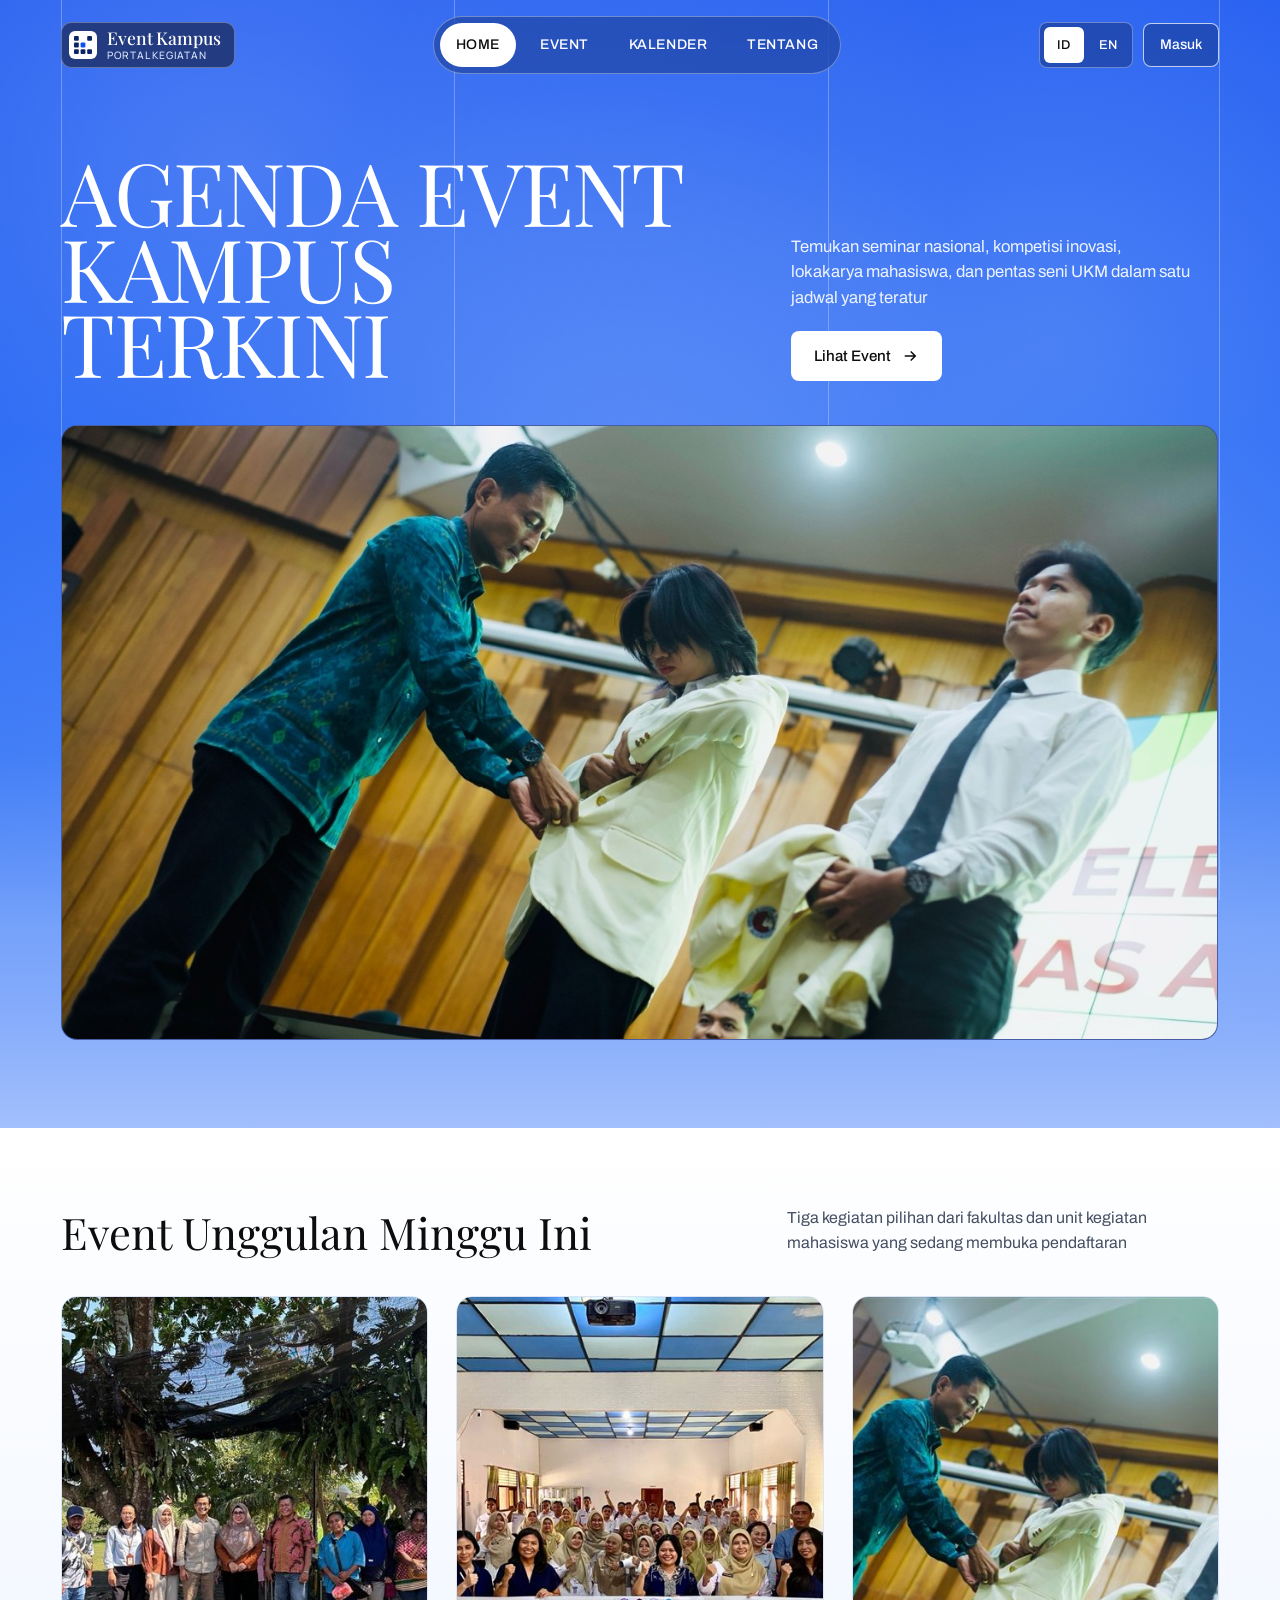
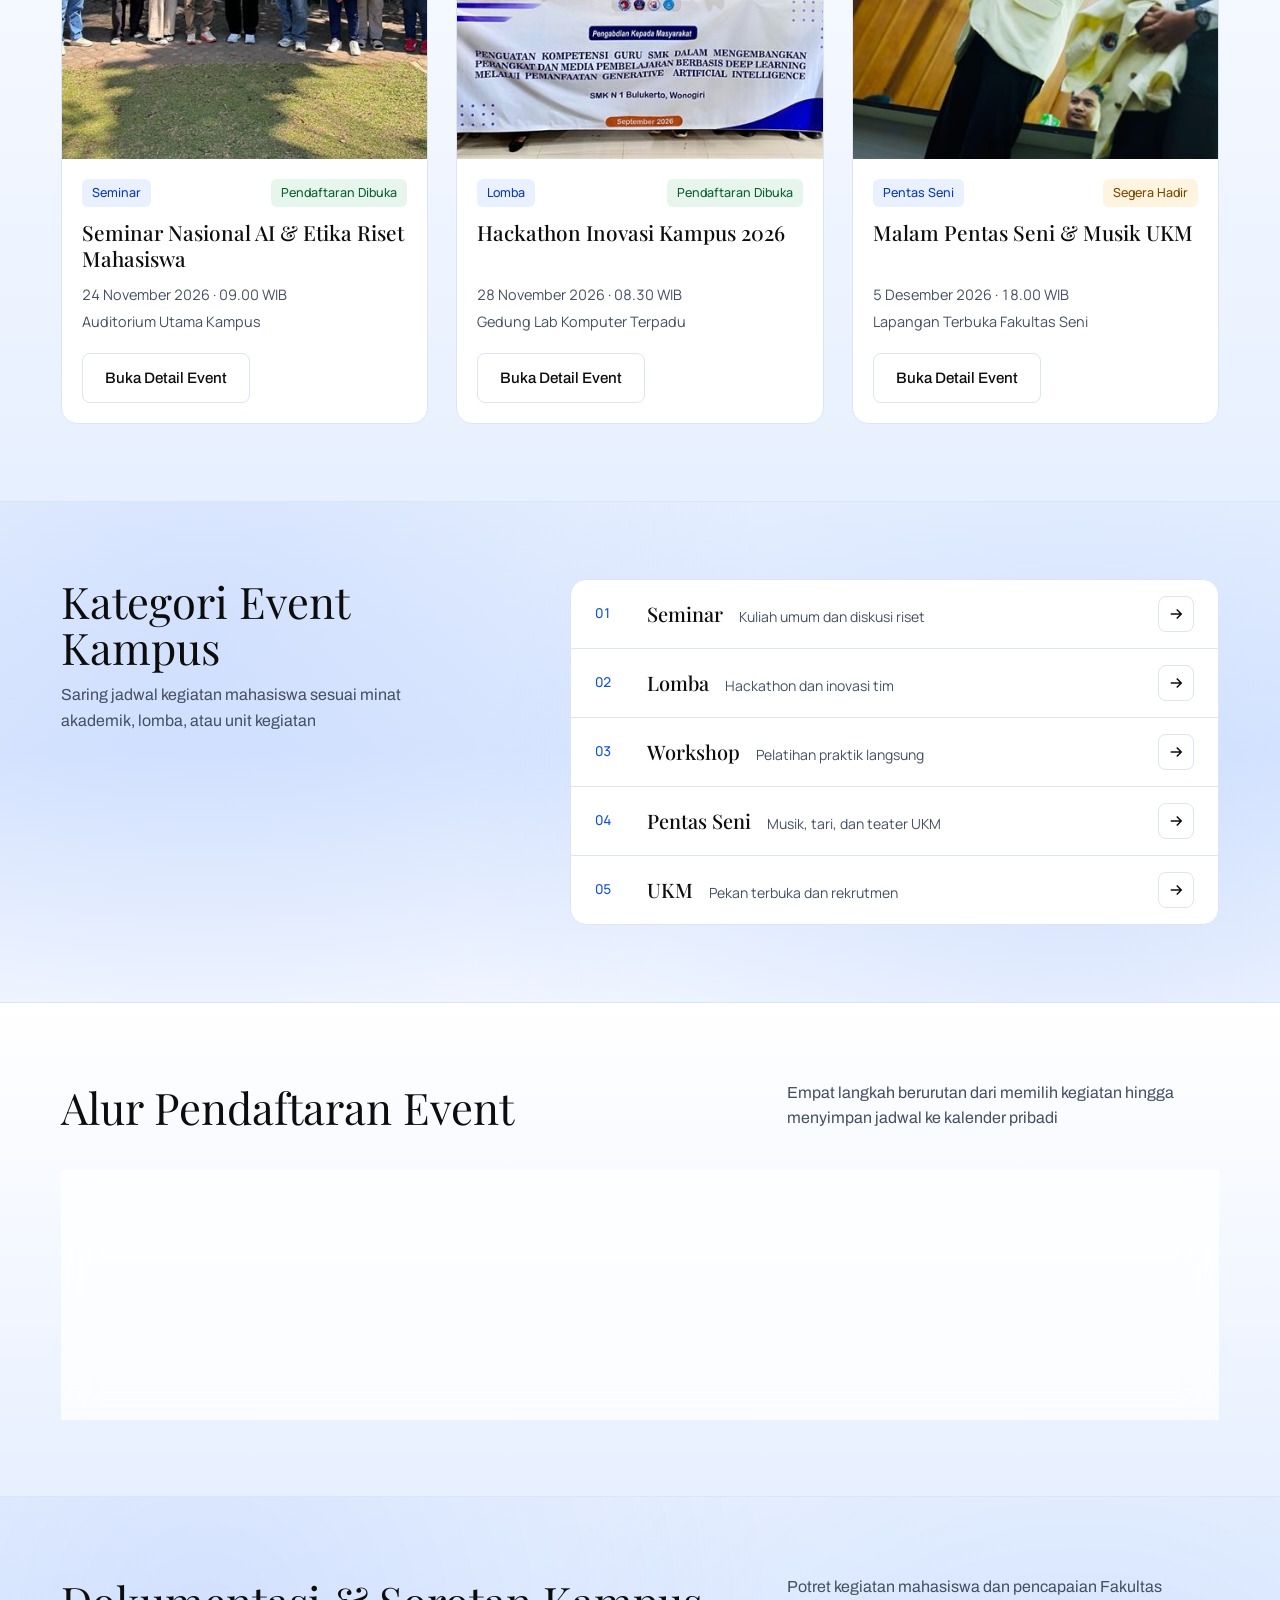
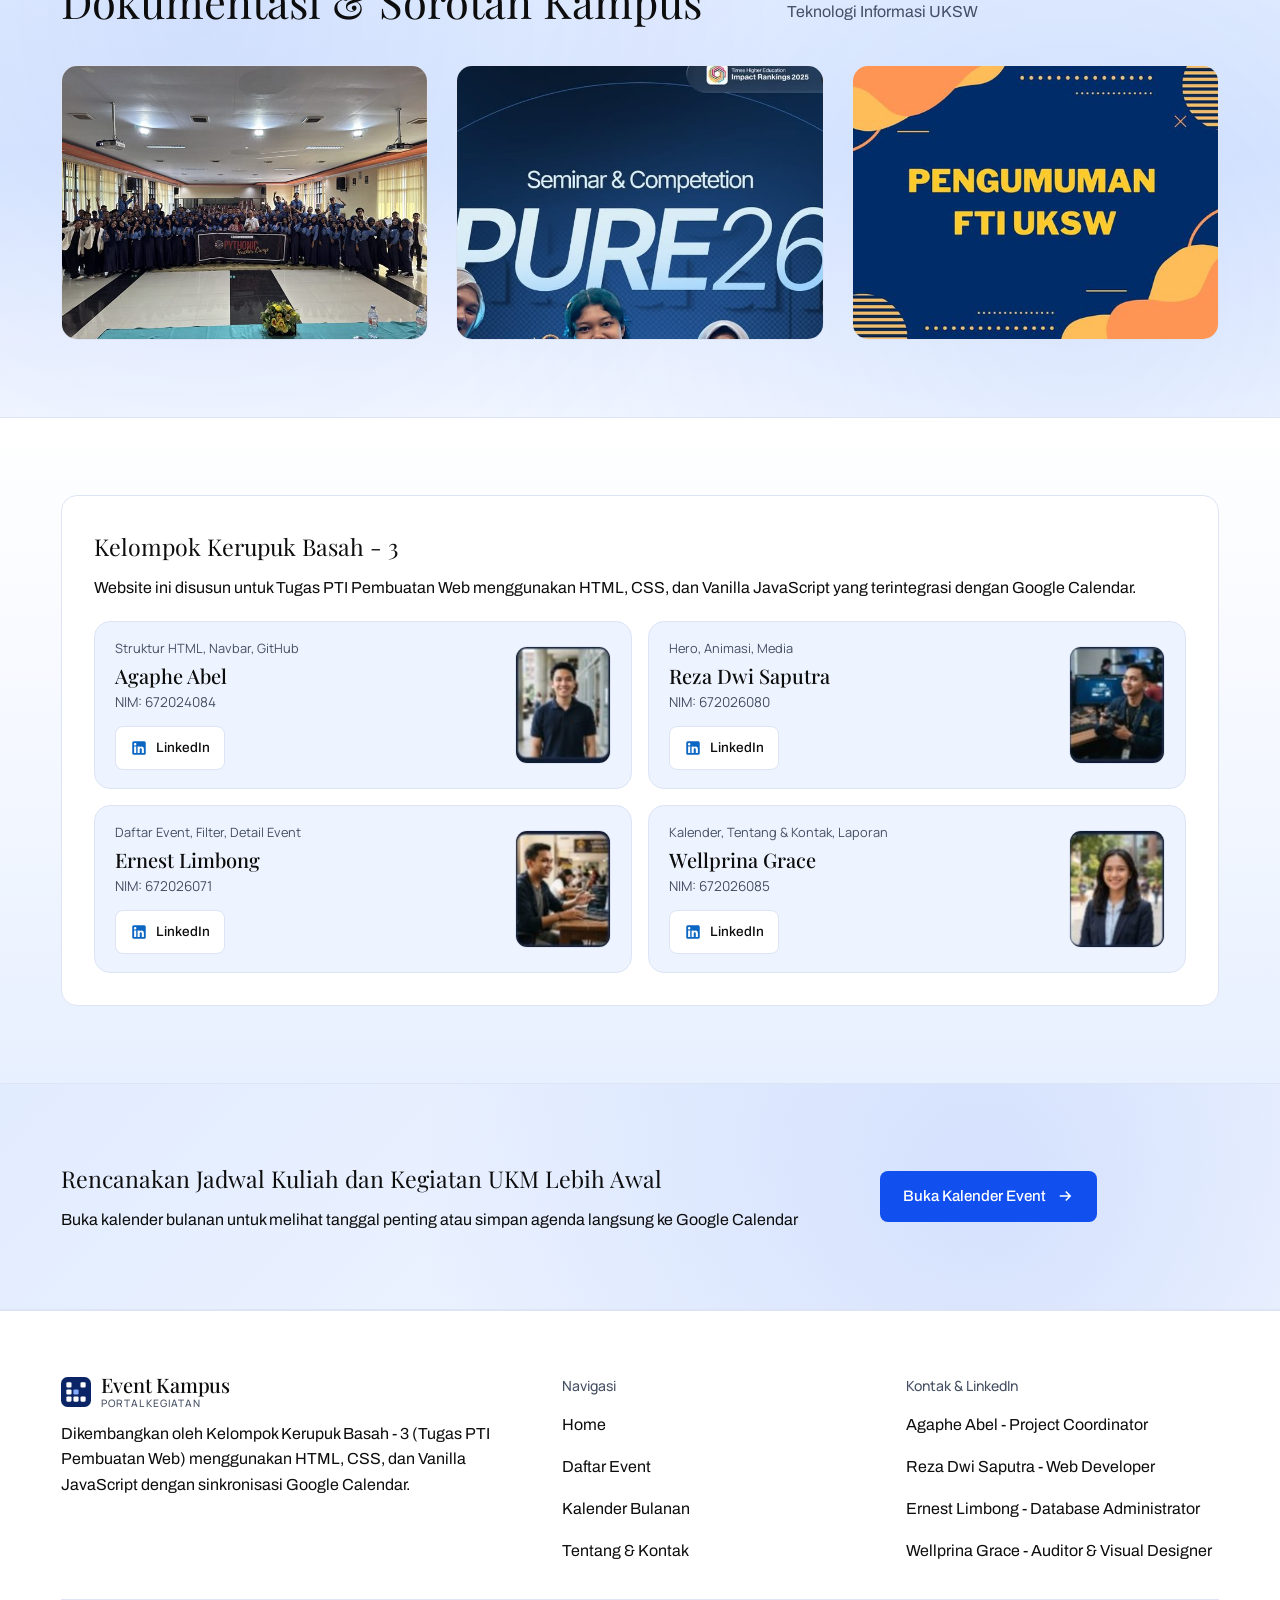
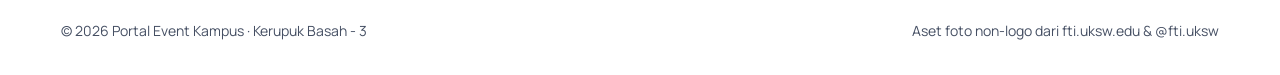
==== index.html @ 8a94d3e4 "feat(home): add team about section with member profile photos" ====
<!DOCTYPE html>
<html lang="id">
<head>
  <meta charset="UTF-8">
  <meta name="viewport" content="width=device-width, initial-scale=1.0">
  <title>Portal Event Kampus | Jadwal Seminar, Lomba, dan Kegiatan UKM</title>
  <meta name="description" content="Temukan seminar, lomba, workshop, pentas seni, dan agenda UKM kampus yang terhubung dengan Google Calendar.">
  <meta property="og:title" content="Portal Event Kampus">
  <meta property="og:description" content="Jadwal seminar, lomba, workshop, pentas seni, dan agenda UKM kampus.">
  <meta property="og:type" content="website">
  <link rel="icon" type="image/svg+xml" href="assets/img/favicon.svg">
  <link rel="preconnect" href="https://fonts.googleapis.com">
  <link rel="preconnect" href="https://fonts.gstatic.com" crossorigin>
  <link href="https://fonts.googleapis.com/css2?family=Archivo:wght@400;500&family=Manrope:wght@400;500&family=Playfair+Display:wght@400;500&display=swap" rel="stylesheet">
  <link rel="stylesheet" href="css/base.css">
  <link rel="stylesheet" href="css/layout.css">
  <link rel="stylesheet" href="css/components.css">
  <link rel="stylesheet" href="css/animation.css">
</head>
<body class="page-sky">
  <a class="skip-link" href="#main-content">
    <span class="lang-id">Lewati ke konten utama</span>
    <span class="lang-en">Skip to main content</span>
  </a>

  <!-- Input radio tersembunyi untuk pengalih bahasa ID / EN -->
  <input class="sr-only" type="radio" name="site-lang" id="lang-ba" checked>
  <input class="sr-only" type="radio" name="site-lang" id="lang-en">

  <!-- Empat garis grid vertikal latar belakang -->
  <div class="grid-lines" aria-hidden="true">
    <span class="grid-line grid-line--1"></span>
    <span class="grid-line grid-line--2"></span>
    <span class="grid-line grid-line--3"></span>
    <span class="grid-line grid-line--4"></span>
  </div>

  <header class="site-header">
    <div class="wrap">
      <div class="nav-shell">
        <a class="brand-mark nav-item-anim nav-delay-1" href="index.html">
          <svg class="brand-mark__icon" viewBox="0 0 28 28" fill="none" aria-hidden="true">
            <rect class="brand-tile" width="28" height="28" rx="6"/>
            <rect class="brand-sq" x="5" y="5" width="4.8" height="4.8" rx="1"/>
            <rect class="brand-sq" x="18.2" y="5" width="4.8" height="4.8" rx="1"/>
            <rect class="brand-sq" x="5" y="11.6" width="4.8" height="4.8" rx="1"/>
            <rect class="brand-sq-accent" x="11.6" y="11.6" width="4.8" height="4.8" rx="1"/>
            <rect class="brand-sq" x="5" y="18.2" width="4.8" height="4.8" rx="1"/>
            <rect class="brand-sq" x="11.6" y="18.2" width="4.8" height="4.8" rx="1"/>
            <rect class="brand-sq" x="18.2" y="18.2" width="4.8" height="4.8" rx="1"/>
          </svg>
          <span class="brand-mark__text">
            <span class="brand-mark__title">Event Kampus</span>
            <span class="brand-mark__sub">Portal Kegiatan</span>
          </span>
        </a>

        <nav class="nav-desktop" aria-label="Navigasi utama">
          <a class="nav-link nav-link--active nav-item-anim nav-delay-2" href="index.html" aria-current="page">HOME</a>
          <a class="nav-link nav-item-anim nav-delay-3" href="events.html">EVENT</a>
          <a class="nav-link nav-item-anim nav-delay-4" href="calendar.html">
            <span class="lang-id">KALENDER</span>
            <span class="lang-en">CALENDAR</span>
          </a>
          <a class="nav-link nav-item-anim nav-delay-5" href="about.html">
            <span class="lang-id">TENTANG</span>
            <span class="lang-en">ABOUT</span>
          </a>
        </nav>

        <div class="nav-actions nav-item-anim nav-delay-6">
          <div class="lang-switch" role="group" aria-label="Pilih bahasa">
            <label for="lang-ba">ID</label>
            <label for="lang-en">EN</label>
          </div>
          <a class="btn-portal" href="events.html">
            <span class="lang-id">Masuk</span>
            <span class="lang-en">Enter</span>
          </a>
          <label class="hamburger-btn" for="nav-drawer-toggle" aria-label="Buka menu navigasi">
            <svg width="20" height="20" viewBox="0 0 24 24" fill="none" stroke="currentColor" stroke-width="2" aria-hidden="true">
              <path d="M4 7h16M4 12h16M4 17h16"/>
            </svg>
          </label>
        </div>
      </div>

      <input class="nav-toggle-input" type="checkbox" id="nav-drawer-toggle" aria-label="Toggle menu">
      <nav class="mobile-drawer" aria-label="Navigasi seluler">
        <a class="nav-link--active" href="index.html" aria-current="page">HOME</a>
        <a href="events.html">EVENT</a>
        <a href="calendar.html">
          <span class="lang-id">KALENDER</span>
          <span class="lang-en">CALENDAR</span>
        </a>
        <a href="about.html">
          <span class="lang-id">TENTANG</span>
          <span class="lang-en">ABOUT</span>
        </a>
      </nav>
    </div>
  </header>

  <main id="main-content">
    <!-- Hero Beranda di area biru atas -->
    <section class="hero-section">
      <div class="wrap">
        <div class="hero-top">
          <h1 class="hero-title">
            <span class="word-anim word-d1">AGENDA</span>
            <span class="word-anim word-d2">EVENT</span>
            <span class="word-anim word-d3">KAMPUS</span>
            <span class="word-anim word-d4">TERKINI</span>
          </h1>
          <div class="hero-side">
            <p class="hero-tagline">
              <span class="lang-id">Temukan seminar nasional, kompetisi inovasi, lokakarya mahasiswa, dan pentas seni UKM dalam satu jadwal yang teratur</span>
              <span class="lang-en">Browse campus seminars, student competitions, hands-on workshops, and arts nights in one structured schedule</span>
            </p>
            <!-- R-08: Ikon panah menandakan navigasi langsung ke halaman daftar event -->
            <a class="btn btn-primary" href="events.html">
              <span class="lang-id">Lihat Event</span>
              <span class="lang-en">Browse Events</span>
              <svg viewBox="0 0 24 24" fill="none" stroke="currentColor" stroke-width="2" aria-hidden="true">
                <path d="M5 12h14M13 6l6 6-6 6"/>
              </svg>
            </a>
          </div>
        </div>

        <figure class="hero-visual hero-visual-anim">
          <img
            src="assets/img/fti-almamater.jpg"
            srcset="assets/img/fti-almamater.jpg 640w, assets/img/fti-almamater.jpg 1280w"
            sizes="(max-width: 639px) 100vw, 1142px"
            width="1280"
            height="960"
            alt="Gedung dan lingkungan Fakultas Teknologi Informasi UKSW"
            fetchpriority="high"
            decoding="async"
            data-source="client"
            data-subject="kampus-fti"
          >
        </figure>
      </div>
    </section>

    <!-- Event Unggulan & Terbaru (area putih dengan kartu solid agar kontras terjamin) -->
    <section class="content-section content-surface">
      <div class="wrap">
        <div class="section-head">
          <div>
            <h2>
              <span class="lang-id">Event Unggulan Minggu Ini</span>
              <span class="lang-en">Featured Events This Week</span>
            </h2>
          </div>
          <p>
            <span class="lang-id">Tiga kegiatan pilihan dari fakultas dan unit kegiatan mahasiswa yang sedang membuka pendaftaran</span>
            <span class="lang-en">Three selected campus activities currently open for student registration</span>
          </p>
        </div>

        <div id="home-source-notice"></div>
        <div id="home-events-state"></div>

        <div class="event-grid featured-snap" id="featured-events-grid">
          <article class="event-card card-anim card-d1">
            <div class="event-card__media">
              <img
                src="assets/img/fti-event-720.jpg"
                width="720"
                height="540"
                alt="Suasana seminar akademik dan diskusi mahasiswa di ruang kegiatan FTI UKSW"
                loading="lazy"
                decoding="async"
                data-source="client"
                data-subject="seminar"
              >
            </div>
            <div class="event-card__body">
              <div class="event-card__meta">
                <span class="badge badge--cat">Seminar</span>
                <span class="badge badge--open">
                  <span class="lang-id">Pendaftaran Dibuka</span>
                  <span class="lang-en">Open</span>
                </span>
              </div>
              <h3 class="event-card__title">Seminar Nasional AI &amp; Etika Riset Mahasiswa</h3>
              <div class="event-card__info">
                <span>24 November 2026 &middot; 09.00 WIB</span>
                <span>Auditorium Utama Kampus</span>
              </div>
              <div class="event-card__cta">
                <a class="btn btn-outline" href="event-seminar-ai.html">
                  <span class="lang-id">Buka Detail Event</span>
                  <span class="lang-en">View Details</span>
                </a>
              </div>
            </div>
          </article>

          <article class="event-card card-anim card-d2">
            <div class="event-card__media">
              <img
                src="assets/img/fti-workshop-ai-720.jpg"
                width="720"
                height="540"
                alt="Kegiatan kolaborasi dan workshop teknologi informasi FTI UKSW"
                loading="lazy"
                decoding="async"
                data-source="client"
                data-subject="hackathon"
              >
            </div>
            <div class="event-card__body">
              <div class="event-card__meta">
                <span class="badge badge--cat">Lomba</span>
                <span class="badge badge--open">
                  <span class="lang-id">Pendaftaran Dibuka</span>
                  <span class="lang-en">Open</span>
                </span>
              </div>
              <h3 class="event-card__title">Hackathon Inovasi Kampus 2026</h3>
              <div class="event-card__info">
                <span>28 November 2026 &middot; 08.30 WIB</span>
                <span>Gedung Lab Komputer Terpadu</span>
              </div>
              <div class="event-card__cta">
                <a class="btn btn-outline" href="event-hackathon-kampus.html">
                  <span class="lang-id">Buka Detail Event</span>
                  <span class="lang-en">View Details</span>
                </a>
              </div>
            </div>
          </article>

          <article class="event-card card-anim card-d3">
            <div class="event-card__media">
              <img
                src="assets/img/fti-almamater-720.jpg"
                width="720"
                height="480"
                alt="Kegiatan kemahasiswaan dan pelepasan jas almamater FTI UKSW"
                loading="lazy"
                decoding="async"
                data-source="client"
                data-subject="pentas-seni"
              >
            </div>
            <div class="event-card__body">
              <div class="event-card__meta">
                <span class="badge badge--cat">Pentas Seni</span>
                <span class="badge badge--soon">
                  <span class="lang-id">Segera Hadir</span>
                  <span class="lang-en">Coming Soon</span>
                </span>
              </div>
              <h3 class="event-card__title">Malam Pentas Seni &amp; Musik UKM</h3>
              <div class="event-card__info">
                <span>5 Desember 2026 &middot; 18.00 WIB</span>
                <span>Lapangan Terbuka Fakultas Seni</span>
              </div>
              <div class="event-card__cta">
                <a class="btn btn-outline" href="event-pentas-seni.html">
                  <span class="lang-id">Buka Detail Event</span>
                  <span class="lang-en">View Details</span>
                </a>
              </div>
            </div>
          </article>
        </div>
      </div>
    </section>

    <!-- Kategori event disusun split kiri-kanan dengan baris panah agar tidak mengulang grid kartu -->
    <section class="content-section content-muted">
      <div class="wrap category-split">
        <div class="category-intro">
          <h2>
            <span class="lang-id">Kategori Event Kampus</span>
            <span class="lang-en">Campus Event Categories</span>
          </h2>
          <p>
            <span class="lang-id">Saring jadwal kegiatan mahasiswa sesuai minat akademik, lomba, atau unit kegiatan</span>
            <span class="lang-en">Filter student activities by academic seminars, competitions, or campus clubs</span>
          </p>
        </div>

        <div class="category-list">
          <a class="category-row" href="events.html?cat=seminar">
            <span class="category-row__idx">01</span>
            <div class="category-row__main">
              <h3 class="category-row__title">Seminar</h3>
              <p class="category-row__desc">
                <span class="lang-id">Kuliah umum dan diskusi riset</span>
                <span class="lang-en">Public lectures and research talks</span>
              </p>
            </div>
            <span class="category-row__arrow" aria-hidden="true">
              <svg viewBox="0 0 24 24" fill="none" stroke="currentColor" stroke-width="2">
                <path d="M5 12h14M13 6l6 6-6 6"/>
              </svg>
            </span>
          </a>

          <a class="category-row" href="events.html?cat=lomba">
            <span class="category-row__idx">02</span>
            <div class="category-row__main">
              <h3 class="category-row__title">
                <span class="lang-id">Lomba</span>
                <span class="lang-en">Competitions</span>
              </h3>
              <p class="category-row__desc">
                <span class="lang-id">Hackathon dan inovasi tim</span>
                <span class="lang-en">Hackathons and team challenges</span>
              </p>
            </div>
            <span class="category-row__arrow" aria-hidden="true">
              <svg viewBox="0 0 24 24" fill="none" stroke="currentColor" stroke-width="2">
                <path d="M5 12h14M13 6l6 6-6 6"/>
              </svg>
            </span>
          </a>

          <a class="category-row" href="events.html?cat=workshop">
            <span class="category-row__idx">03</span>
            <div class="category-row__main">
              <h3 class="category-row__title">Workshop</h3>
              <p class="category-row__desc">
                <span class="lang-id">Pelatihan praktik langsung</span>
                <span class="lang-en">Hands-on technical sessions</span>
              </p>
            </div>
            <span class="category-row__arrow" aria-hidden="true">
              <svg viewBox="0 0 24 24" fill="none" stroke="currentColor" stroke-width="2">
                <path d="M5 12h14M13 6l6 6-6 6"/>
              </svg>
            </span>
          </a>

          <a class="category-row" href="events.html?cat=seni">
            <span class="category-row__idx">04</span>
            <div class="category-row__main">
              <h3 class="category-row__title">
                <span class="lang-id">Pentas Seni</span>
                <span class="lang-en">Arts Night</span>
              </h3>
              <p class="category-row__desc">
                <span class="lang-id">Musik, tari, dan teater UKM</span>
                <span class="lang-en">Student music, dance, and stage</span>
              </p>
            </div>
            <span class="category-row__arrow" aria-hidden="true">
              <svg viewBox="0 0 24 24" fill="none" stroke="currentColor" stroke-width="2">
                <path d="M5 12h14M13 6l6 6-6 6"/>
              </svg>
            </span>
          </a>

          <a class="category-row" href="events.html?cat=ukm">
            <span class="category-row__idx">05</span>
            <div class="category-row__main">
              <h3 class="category-row__title">UKM</h3>
              <p class="category-row__desc">
                <span class="lang-id">Pekan terbuka dan rekrutmen</span>
                <span class="lang-en">Open week and club recruitment</span>
              </p>
            </div>
            <span class="category-row__arrow" aria-hidden="true">
              <svg viewBox="0 0 24 24" fill="none" stroke="currentColor" stroke-width="2">
                <path d="M5 12h14M13 6l6 6-6 6"/>
              </svg>
            </span>
          </a>
        </div>
      </div>
    </section>

    <!-- Alur pendaftaran 4 langkah dalam panel glassmorphism dengan konektor panah -->
    <section class="content-section content-surface">
      <div class="wrap">
        <div class="section-head">
          <div>
            <h2>
              <span class="lang-id">Alur Pendaftaran Event</span>
              <span class="lang-en">How Registration Works</span>
            </h2>
          </div>
          <p>
            <span class="lang-id">Empat langkah berurutan dari memilih kegiatan hingga menyimpan jadwal ke kalender pribadi</span>
            <span class="lang-en">Four sequential steps from picking an event to saving its schedule on your calendar</span>
          </p>
        </div>

        <div class="flow-glass-panel">
          <div class="flow-timeline">
            <div class="flow-step">
              <div class="flow-step__head">
                <span class="flow-step__num">01</span>
              </div>
              <h3 class="flow-step__title">
                <span class="lang-id">Pilih Event</span>
                <span class="lang-en">Pick an Event</span>
              </h3>
              <p class="flow-step__desc">
                <span class="lang-id">Cari acara di halaman Event dan saring berdasarkan kategori</span>
                <span class="lang-en">Browse the Events directory and filter by category</span>
              </p>
            </div>

            <div class="flow-connector" aria-hidden="true">
              <svg viewBox="0 0 36 20" fill="none" stroke="currentColor" stroke-width="1.8">
                <path d="M2 10h28M23 4l7 6-7 6"/>
              </svg>
            </div>

            <div class="flow-step">
              <div class="flow-step__head">
                <span class="flow-step__num">02</span>
              </div>
              <h3 class="flow-step__title">
                <span class="lang-id">Isi Formulir</span>
                <span class="lang-en">Fill the Form</span>
              </h3>
              <p class="flow-step__desc">
                <span class="lang-id">Lengkapi nama, NIM, email kampus, dan nomor WhatsApp di halaman detail</span>
                <span class="lang-en">Complete your name, student ID, campus email, and WhatsApp</span>
              </p>
            </div>

            <div class="flow-connector" aria-hidden="true">
              <svg viewBox="0 0 36 20" fill="none" stroke="currentColor" stroke-width="1.8">
                <path d="M2 10h28M23 4l7 6-7 6"/>
              </svg>
            </div>

            <div class="flow-step">
              <div class="flow-step__head">
                <span class="flow-step__num">03</span>
              </div>
              <h3 class="flow-step__title">
                <span class="lang-id">Simpan Kalender</span>
                <span class="lang-en">Save Calendar</span>
              </h3>
              <p class="flow-step__desc">
                <span class="lang-id">Unduh file .ics atau tambahkan langsung ke Google Calendar</span>
                <span class="lang-en">Download the .ics file or add straight to Google Calendar</span>
              </p>
            </div>

            <div class="flow-connector" aria-hidden="true">
              <svg viewBox="0 0 36 20" fill="none" stroke="currentColor" stroke-width="1.8">
                <path d="M2 10h28M23 4l7 6-7 6"/>
              </svg>
            </div>

            <div class="flow-step">
              <div class="flow-step__head">
                <span class="flow-step__num">04</span>
              </div>
              <h3 class="flow-step__title">
                <span class="lang-id">Bagikan &amp; Hadir</span>
                <span class="lang-en">Share &amp; Attend</span>
              </h3>
              <p class="flow-step__desc">
                <span class="lang-id">Ajak rekan sekelas via WhatsApp dan datang sesuai jadwal rundown</span>
                <span class="lang-en">Invite classmates via WhatsApp and arrive on schedule</span>
              </p>
            </div>
          </div>
        </div>
      </div>
    </section>

    <!-- Galeri dokumentasi sejajar tanpa caption teks di bawah foto -->
    <section class="content-section content-muted">
      <div class="wrap">
        <div class="section-head">
          <div>
            <h2>
              <span class="lang-id">Dokumentasi &amp; Sorotan Kampus</span>
              <span class="lang-en">Campus Highlights &amp; Gallery</span>
            </h2>
          </div>
          <p>
            <span class="lang-id">Potret kegiatan mahasiswa dan pencapaian Fakultas Teknologi Informasi UKSW</span>
            <span class="lang-en">Snapshots of student activities and achievements at FTI UKSW</span>
          </p>
        </div>

        <div class="gallery-grid">
          <figure class="gallery-frame">
            <img
              src="assets/img/fti-campus-640.jpg"
              width="640"
              height="480"
              alt="Peserta kegiatan bersama dosen FTI UKSW di ruang aula"
              loading="lazy"
              decoding="async"
              data-source="client"
              data-subject="galeri-fti-1"
            >
          </figure>
          <figure class="gallery-frame">
            <img
              src="assets/img/ig-fti-1.jpg"
              width="640"
              height="640"
              alt="Mahasiswa FTI UKSW peraih penghargaan pada seminar dan kompetisi PURE 26"
              loading="lazy"
              decoding="async"
              data-source="client"
              data-subject="galeri-fti-2"
            >
          </figure>
          <figure class="gallery-frame">
            <img
              src="assets/img/fti-attention.jpg"
              width="600"
              height="400"
              alt="Aktivitas mahasiswa dan pembinaan di lingkungan kampus FTI UKSW"
              loading="lazy"
              decoding="async"
              data-source="client"
              data-subject="galeri-fti-3"
            >
          </figure>
        </div>
      </div>
    </section>

    <!-- Tentang Pengembang (Kelompok Kerupuk Basah - 3) -->
    <section class="content-section content-surface" id="tentang">
      <div class="wrap">
        <article class="detail-panel">
          <h2 class="footer-title">
            <span class="lang-id">Kelompok Kerupuk Basah - 3</span>
            <span class="lang-en">Kelompok Kerupuk Basah - 3</span>
          </h2>
          <p>
            <span class="lang-id">Website ini disusun untuk Tugas PTI Pembuatan Web menggunakan HTML, CSS, dan Vanilla JavaScript yang terintegrasi dengan Google Calendar.</span>
            <span class="lang-en">Website ini disusun untuk Tugas PTI Pembuatan Web menggunakan HTML, CSS, dan Vanilla JavaScript yang terintegrasi dengan Google Calendar.</span>
          </p>

          <div class="member-grid">
            <div class="member-card">
              <div class="member-card__body">
                <div class="member-card__info">
                  <p class="member-card__role">
                    <span class="lang-id">Struktur HTML, Navbar, GitHub</span>
                    <span class="lang-en">HTML Structure, Navbar, GitHub</span>
                  </p>
                  <h3 class="member-card__name">Agaphe Abel</h3>
                  <p class="member-card__nim">NIM: 672024084</p>
                </div>
                <a class="linkedin-link" href="https://www.linkedin.com/in/agaphe-abel?utm_source=share_via&amp;utm_content=profile&amp;utm_medium=member_android" target="_blank" rel="noopener" aria-label="Buka profil LinkedIn Agaphe Abel">
                  <svg viewBox="0 0 24 24" fill="currentColor" aria-hidden="true">
                    <path d="M19 3a2 2 0 0 1 2 2v14a2 2 0 0 1-2 2H5a2 2 0 0 1-2-2V5a2 2 0 0 1 2-2h14m-.5 15.5v-5.3a3.26 3.26 0 0 0-3.26-3.26c-.85 0-1.84.52-2.28 1.3v-1.11h-2.79v8.37h2.79v-4.93c0-.77.62-1.4 1.39-1.4a1.4 1.4 0 0 1 1.4 1.4v4.93h2.75M6.88 8.56a1.68 1.68 0 0 0 1.68-1.68c0-.93-.75-1.69-1.68-1.69a1.69 1.69 0 0 0-1.69 1.69c0 .93.76 1.68 1.69 1.68m1.39 9.94v-8.37H5.5v8.37h2.77Z"/>
                  </svg>
                  <span>LinkedIn</span>
                </a>
              </div>
              <div class="member-card__media">
                <img class="member-card__photo" src="assets/img/member-agaphe.jpg" alt="Foto profil Agaphe Abel" width="99" height="122" loading="lazy">
              </div>
            </div>

            <div class="member-card">
              <div class="member-card__body">
                <div class="member-card__info">
                  <p class="member-card__role">
                    <span class="lang-id">Hero, Animasi, Media</span>
                    <span class="lang-en">Hero, Animation, Media</span>
                  </p>
                  <h3 class="member-card__name">Reza Dwi Saputra</h3>
                  <p class="member-card__nim">NIM: 672026080</p>
                </div>
                <a class="linkedin-link" href="https://www.linkedin.com/in/reza-dwi-765418450" target="_blank" rel="noopener" aria-label="Buka profil LinkedIn Reza Dwi Saputra">
                  <svg viewBox="0 0 24 24" fill="currentColor" aria-hidden="true">
                    <path d="M19 3a2 2 0 0 1 2 2v14a2 2 0 0 1-2 2H5a2 2 0 0 1-2-2V5a2 2 0 0 1 2-2h14m-.5 15.5v-5.3a3.26 3.26 0 0 0-3.26-3.26c-.85 0-1.84.52-2.28 1.3v-1.11h-2.79v8.37h2.79v-4.93c0-.77.62-1.4 1.39-1.4a1.4 1.4 0 0 1 1.4 1.4v4.93h2.75M6.88 8.56a1.68 1.68 0 0 0 1.68-1.68c0-.93-.75-1.69-1.68-1.69a1.69 1.69 0 0 0-1.69 1.69c0 .93.76 1.68 1.69 1.68m1.39 9.94v-8.37H5.5v8.37h2.77Z"/>
                  </svg>
                  <span>LinkedIn</span>
                </a>
              </div>
              <div class="member-card__media">
                <img class="member-card__photo" src="assets/img/member-reza.jpg" alt="Foto profil Reza Dwi Saputra" width="100" height="120" loading="lazy">
              </div>
            </div>

            <div class="member-card">
              <div class="member-card__body">
                <div class="member-card__info">
                  <p class="member-card__role">
                    <span class="lang-id">Daftar Event, Filter, Detail Event</span>
                    <span class="lang-en">Events Directory, Filters, Event Detail</span>
                  </p>
                  <h3 class="member-card__name">Ernest Limbong</h3>
                  <p class="member-card__nim">NIM: 672026071</p>
                </div>
                <a class="linkedin-link" href="https://www.linkedin.com/in/ernest-viktor-syampe-limbong-958030378" target="_blank" rel="noopener" aria-label="Buka profil LinkedIn Ernest Limbong">
                  <svg viewBox="0 0 24 24" fill="currentColor" aria-hidden="true">
                    <path d="M19 3a2 2 0 0 1 2 2v14a2 2 0 0 1-2 2H5a2 2 0 0 1-2-2V5a2 2 0 0 1 2-2h14m-.5 15.5v-5.3a3.26 3.26 0 0 0-3.26-3.26c-.85 0-1.84.52-2.28 1.3v-1.11h-2.79v8.37h2.79v-4.93c0-.77.62-1.4 1.39-1.4a1.4 1.4 0 0 1 1.4 1.4v4.93h2.75M6.88 8.56a1.68 1.68 0 0 0 1.68-1.68c0-.93-.75-1.69-1.68-1.69a1.69 1.69 0 0 0-1.69 1.69c0 .93.76 1.68 1.69 1.68m1.39 9.94v-8.37H5.5v8.37h2.77Z"/>
                  </svg>
                  <span>LinkedIn</span>
                </a>
              </div>
              <div class="member-card__media">
                <img class="member-card__photo" src="assets/img/member-ernest.jpg" alt="Foto profil Ernest Limbong" width="100" height="120" loading="lazy">
              </div>
            </div>

            <div class="member-card">
              <div class="member-card__body">
                <div class="member-card__info">
                  <p class="member-card__role">
                    <span class="lang-id">Kalender, Tentang &amp; Kontak, Laporan</span>
                    <span class="lang-en">Calendar, About &amp; Contact, Report</span>
                  </p>
                  <h3 class="member-card__name">Wellprina Grace</h3>
                  <p class="member-card__nim">NIM: 672026085</p>
                </div>
                <a class="linkedin-link" href="https://www.linkedin.com/in/welprina-grace-modole-undefined-25691444a?utm_source=share_via&amp;utm_content=profile&amp;utm_medium=member_android" target="_blank" rel="noopener" aria-label="Buka profil LinkedIn Wellprina Grace">
                  <svg viewBox="0 0 24 24" fill="currentColor" aria-hidden="true">
                    <path d="M19 3a2 2 0 0 1 2 2v14a2 2 0 0 1-2 2H5a2 2 0 0 1-2-2V5a2 2 0 0 1 2-2h14m-.5 15.5v-5.3a3.26 3.26 0 0 0-3.26-3.26c-.85 0-1.84.52-2.28 1.3v-1.11h-2.79v8.37h2.79v-4.93c0-.77.62-1.4 1.39-1.4a1.4 1.4 0 0 1 1.4 1.4v4.93h2.75M6.88 8.56a1.68 1.68 0 0 0 1.68-1.68c0-.93-.75-1.69-1.68-1.69a1.69 1.69 0 0 0-1.69 1.69c0 .93.76 1.68 1.69 1.68m1.39 9.94v-8.37H5.5v8.37h2.77Z"/>
                  </svg>
                  <span>LinkedIn</span>
                </a>
              </div>
              <div class="member-card__media">
                <img class="member-card__photo" src="assets/img/member-wellprina.jpg" alt="Foto profil Wellprina Grace" width="100" height="120" loading="lazy">
              </div>
            </div>
          </div>
        </article>
      </div>
    </section>

    <!-- Ajakan Panitia & Akses Kalender -->
    <section class="cta-band">
      <div class="wrap">
        <div class="cta-grid">
          <div>
            <h2 class="footer-title">
              <span class="lang-id">Rencanakan Jadwal Kuliah dan Kegiatan UKM Lebih Awal</span>
              <span class="lang-en">Plan Your Academic and Student Club Schedule Ahead</span>
            </h2>
            <p>
              <span class="lang-id">Buka kalender bulanan untuk melihat tanggal penting atau simpan agenda langsung ke Google Calendar</span>
              <span class="lang-en">Check the monthly calendar for key dates or export any event straight to Google Calendar</span>
            </p>
          </div>
          <div>
            <a class="btn btn-accent" href="calendar.html">
              <span class="lang-id">Buka Kalender Event</span>
              <span class="lang-en">Open Event Calendar</span>
              <svg viewBox="0 0 24 24" fill="none" stroke="currentColor" stroke-width="2" aria-hidden="true">
                <path d="M5 12h14M13 6l6 6-6 6"/>
              </svg>
            </a>
          </div>
        </div>
      </div>
    </section>
  </main>

  <footer class="site-footer">
    <div class="wrap">
      <div class="footer-grid">
        <div>
          <div class="footer-brand">
            <svg class="brand-mark__icon" viewBox="0 0 28 28" fill="none" aria-hidden="true">
              <rect class="brand-tile" width="28" height="28" rx="6"/>
              <rect class="brand-sq" x="5" y="5" width="4.8" height="4.8" rx="1"/>
              <rect class="brand-sq" x="18.2" y="5" width="4.8" height="4.8" rx="1"/>
              <rect class="brand-sq" x="5" y="11.6" width="4.8" height="4.8" rx="1"/>
              <rect class="brand-sq-accent" x="11.6" y="11.6" width="4.8" height="4.8" rx="1"/>
              <rect class="brand-sq" x="5" y="18.2" width="4.8" height="4.8" rx="1"/>
              <rect class="brand-sq" x="11.6" y="18.2" width="4.8" height="4.8" rx="1"/>
              <rect class="brand-sq" x="18.2" y="18.2" width="4.8" height="4.8" rx="1"/>
            </svg>
            <div class="brand-mark__text">
              <span class="brand-mark__title">Event Kampus</span>
              <span class="brand-mark__sub">Portal Kegiatan</span>
            </div>
          </div>
          <p>
            <span class="lang-id">Dikembangkan oleh Kelompok Kerupuk Basah - 3 (Tugas PTI Pembuatan Web) menggunakan HTML, CSS, dan Vanilla JavaScript dengan sinkronisasi Google Calendar.</span>
            <span class="lang-en">Built by Kelompok Kerupuk Basah - 3 with HTML, CSS, and Vanilla JavaScript synced with Google Calendar.</span>
          </p>
        </div>
        <div>
          <p class="footer-heading">Navigasi</p>
          <ul class="footer-links">
            <li><a href="index.html">Home</a></li>
            <li><a href="events.html">Daftar Event</a></li>
            <li><a href="calendar.html">Kalender Bulanan</a></li>
            <li><a href="about.html">Tentang &amp; Kontak</a></li>
          </ul>
        </div>
        <div>
          <p class="footer-heading">Kontak &amp; LinkedIn</p>
          <ul class="footer-links">
            <li><a href="about.html#anggota">Agaphe Abel - Project Coordinator</a></li>
            <li><a href="about.html#anggota">Reza Dwi Saputra - Web Developer</a></li>
            <li><a href="about.html#anggota">Ernest Limbong - Database Administrator</a></li>
            <li><a href="about.html#anggota">Wellprina Grace - Auditor &amp; Visual Designer</a></li>
          </ul>
        </div>
      </div>
      <div class="footer-bottom">
        <span>&copy; 2026 Portal Event Kampus &middot; Kerupuk Basah - 3</span>
        <span>Aset foto non-logo dari <a href="https://fti.uksw.edu/" target="_blank" rel="noopener">fti.uksw.edu</a> &amp; <a href="https://www.instagram.com/fti.uksw/" target="_blank" rel="noopener">@fti.uksw</a></span>
      </div>
    </div>
  </footer>

  <script defer src="js/config.js"></script>
  <script defer src="js/fallback-events.js"></script>
  <script defer src="js/ics-helper.js"></script>
  <script defer src="js/calendar-service.js"></script>
  <script defer src="js/ui-common.js"></script>
  <script defer src="js/page-home.js"></script>
</body>
</html>
---- css/base.css ----
/* Base styles: reset, palet, tipografi, aksesibilitas, dan pengalih bahasa CSS.
   Design Read: Portal event kampus untuk mahasiswa & panitia UKM, gaya editorial biru-putih, dial ENERGY 2 / RHYTHM 2 / MOTION 2.
   R-01: Gradien langit biru ke putih memisahkan zona hero di atas dari zona kartu konten solid di bawah.
   R-06: Playfair Display memberi karakter editorial akademik pada judul; Archivo menjaga keterbacaan isi; Manrope untuk label/meta ringkas. */

:root {
  /* Pastikan kontrol form bawaan browser mengikuti tema terang secara eksplisit. */
  color-scheme: light;

  /* Palet utama sesuai arah desain PRD (gradien langit biru ke putih bersih) */
  --sky-gradient: linear-gradient(
    180deg,
    #1150ef 0%,
    #135af3 30%,
    #3c7af6 52%,
    #76a2fa 64%,
    #86acfb 70%,
    #b9cffd 84%,
    #ffffff 100%
  );
  --cloud-glow-1: radial-gradient(circle at 18% 12%, rgba(255, 255, 255, 0.24) 0%, rgba(255, 255, 255, 0) 44%);
  --cloud-glow-2: radial-gradient(circle at 82% 24%, rgba(226, 238, 255, 0.28) 0%, rgba(255, 255, 255, 0) 48%);
  --cloud-glow-3: radial-gradient(circle at 48% 38%, rgba(255, 255, 255, 0.18) 0%, rgba(255, 255, 255, 0) 42%);

  --blue-primary: #1150ef;
  --blue-deep: #0b39b8;
  --blue-soft: #e9f0ff;
  --accent-ui: #1150ef;
  --surface-white: #ffffff;
  --surface-card: #ffffff;
  --surface-muted: #eef4ff;
  --section-grad-surface: linear-gradient(180deg, #ffffff 0%, #f3f7ff 55%, #e7f0ff 100%);
  --section-grad-muted:
    radial-gradient(circle at 16% 24%, rgba(17, 80, 239, 0.08) 0%, rgba(17, 80, 239, 0) 50%),
    radial-gradient(circle at 84% 76%, rgba(60, 122, 246, 0.1) 0%, rgba(60, 122, 246, 0) 54%),
    linear-gradient(180deg, #e7f0ff 0%, #dde9ff 50%, #f3f7ff 100%);
  --section-grad-cta:
    radial-gradient(circle at 78% 50%, rgba(17, 80, 239, 0.12) 0%, rgba(17, 80, 239, 0) 58%),
    linear-gradient(135deg, #e2ecff 0%, #f4f8ff 100%);
  --glass-panel-bg: rgba(255, 255, 255, 0.76);
  --glass-panel-border: rgba(17, 80, 239, 0.22);
  --ink-light: #ffffff;
  --ink-dark: #0d0d0d;
  --ink-muted: #454f63;
  --border-light: rgba(255, 255, 255, 0.34);
  --border-dark: #dce4f5;
  --input-border: #7b89a4;
  --icon-calendar: url("data:image/svg+xml,%3Csvg xmlns='http://www.w3.org/2000/svg' viewBox='0 0 24 24' fill='none' stroke='%230d0d0d' stroke-width='2' stroke-linecap='round' stroke-linejoin='round'%3E%3Crect x='3' y='4' width='18' height='18' rx='2'/%3E%3Cpath d='M16 2v4M8 2v4M3 10h18'/%3E%3C/svg%3E");
  --icon-clock: url("data:image/svg+xml,%3Csvg xmlns='http://www.w3.org/2000/svg' viewBox='0 0 24 24' fill='none' stroke='%230d0d0d' stroke-width='2' stroke-linecap='round' stroke-linejoin='round'%3E%3Ccircle cx='12' cy='12' r='9'/%3E%3Cpath d='M12 7v5l3 2'/%3E%3C/svg%3E");
  --grid-line: rgba(255, 255, 255, 0.28);

  /* Status warna dengan kontras tinggi */
  --status-open-bg: #e6f6ec;
  --status-open-ink: #0e602e;
  --status-soon-bg: #fff4e0;
  --status-soon-ink: #7a4700;
  --status-closed-bg: #f1f3f7;
  --status-closed-ink: #475063;

  /* Warna kategori kalender (lolos WCAG AA untuk teks dan batas kartu) */
  --cat-seminar-bg: #e8f0fe;
  --cat-seminar-accent: #1150ef;
  --cat-lomba-bg: #e6f4ea;
  --cat-lomba-accent: #0e602e;
  --cat-workshop-bg: #e4f3f5;
  --cat-workshop-accent: #0b6477;
  --cat-seni-bg: #fef3e0;
  --cat-seni-accent: #9e5b00;
  --cat-ukm-bg: #eef0fb;
  --cat-ukm-accent: #43499e;
  --cat-umum-bg: #eef1f6;
  --cat-umum-accent: #454f63;
  --now-line: #d92d20;
  --drag-ghost-bg: rgba(17, 80, 239, 0.16);

  /* Tipografi */
  --font-display: 'Playfair Display', Georgia, serif;
  --font-sans: 'Archivo', system-ui, -apple-system, sans-serif;
  --font-caption: 'Manrope', system-ui, -apple-system, sans-serif;

  /* Skala radius terstruktur (nested radius) */
  --radius-pill: 999px;
  --radius-card: 16px;
  --radius-btn: 8px;
  --radius-badge: 6px;

  /* Tata letak */
  --wrap-max: 1280px;
  --gutter: clamp(20px, 4.8vw, 68px);
  --nav-height: 76px;
}

/* Mode gelap otomatis mengikuti preferensi sistem operasi */
@media (prefers-color-scheme: dark) {
  :root {
    /* Memberitahu browser untuk merender ikon picker tanggal/jam dan popup select dalam mode gelap. */
    color-scheme: dark;
    --sky-gradient: linear-gradient(
      180deg,
      #0a277a 0%,
      #0e37a3 28%,
      #1442b8 48%,
      #132a63 68%,
      #0d1424 85%,
      #0b101b 100%
    );
    --surface-white: #0b101b;
    --surface-card: #121c33;
    --surface-muted: #162340;
    --section-grad-surface:
      radial-gradient(circle at 82% 18%, rgba(60, 122, 246, 0.14) 0%, rgba(60, 122, 246, 0) 48%),
      linear-gradient(180deg, #0b101b 0%, #0f1b38 52%, #0b1328 100%);
    --section-grad-muted:
      radial-gradient(circle at 16% 24%, rgba(60, 122, 246, 0.2) 0%, rgba(60, 122, 246, 0) 52%),
      radial-gradient(circle at 86% 78%, rgba(17, 80, 239, 0.22) 0%, rgba(17, 80, 239, 0) 56%),
      linear-gradient(180deg, #0d1936 0%, #12244f 50%, #0b1328 100%);
    --section-grad-cta:
      radial-gradient(circle at 78% 50%, rgba(60, 122, 246, 0.25) 0%, rgba(60, 122, 246, 0) 60%),
      linear-gradient(135deg, #0f2252 0%, #0a142d 100%);
    --glass-panel-bg: rgba(18, 31, 66, 0.62);
    --glass-panel-border: rgba(134, 172, 251, 0.28);
    --ink-dark: #f4f6fb;
    --ink-muted: #b8c5de;
    --border-dark: #253554;
    --input-border: #526fa8;
    --icon-calendar: url("data:image/svg+xml,%3Csvg xmlns='http://www.w3.org/2000/svg' viewBox='0 0 24 24' fill='none' stroke='%23f4f6fb' stroke-width='2' stroke-linecap='round' stroke-linejoin='round'%3E%3Crect x='3' y='4' width='18' height='18' rx='2'/%3E%3Cpath d='M16 2v4M8 2v4M3 10h18'/%3E%3C/svg%3E");
    --icon-clock: url("data:image/svg+xml,%3Csvg xmlns='http://www.w3.org/2000/svg' viewBox='0 0 24 24' fill='none' stroke='%23f4f6fb' stroke-width='2' stroke-linecap='round' stroke-linejoin='round'%3E%3Ccircle cx='12' cy='12' r='9'/%3E%3Cpath d='M12 7v5l3 2'/%3E%3C/svg%3E");
    --blue-soft: #1b2a4a;
    --accent-ui: #6ea3ff;
    --status-open-bg: #113822;
    --status-open-ink: #8ce9ad;
    --status-soon-bg: #3b2808;
    --status-soon-ink: #ffd080;
    --status-closed-bg: #1e2638;
    --status-closed-ink: #b6c2d9;

    --cat-seminar-bg: #1a2f5c;
    --cat-seminar-accent: #6ea3ff;
    --cat-lomba-bg: #133624;
    --cat-lomba-accent: #5cd68d;
    --cat-workshop-bg: #13333d;
    --cat-workshop-accent: #5bc7d9;
    --cat-seni-bg: #3b2910;
    --cat-seni-accent: #f5b651;
    --cat-ukm-bg: #242852;
    --cat-ukm-accent: #9ea6ff;
    --cat-umum-bg: #212938;
    --cat-umum-accent: #9fb0cc;
    --now-line: #ff8a80;
    --drag-ghost-bg: rgba(110, 163, 255, 0.24);
  }
}

*,
*::before,
*::after {
  box-sizing: border-box;
}

html {
  scroll-behavior: smooth;
  -webkit-text-size-adjust: 100%;
}

body {
  margin: 0;
  min-height: 100vh;
  font-family: var(--font-sans);
  font-size: 16px;
  line-height: 1.6;
  color: var(--ink-dark);
  background-color: var(--surface-white);
  overflow-x: hidden;
  position: relative;
}

/* Latar halaman bergradien langit biru + efek awan halus */
.page-sky {
  background-image: var(--cloud-glow-1), var(--cloud-glow-2), var(--cloud-glow-3), var(--sky-gradient);
  background-repeat: no-repeat;
  background-size: 100% 1450px, 100% 1450px, 100% 1450px, 100% 1450px;
  background-position: top center;
}

img,
picture,
svg,
video {
  display: block;
  max-width: 100%;
}

img {
  height: auto;
}

h1,
h2,
h3,
h4,
p,
ul,
ol,
figure {
  margin: 0;
}

ul,
ol {
  padding: 0;
  list-style: none;
}

a {
  color: inherit;
  text-decoration: none;
}

/* Pastikan atribut hidden tetap menyembunyikan elemen flex/grid seperti .btn */
[hidden] {
  display: none !important;
}

/* Kursor penunjuk untuk semua elemen interaktif */
a[href],
button,
summary,
select,
label[for],
input[type='radio'],
input[type='checkbox'] {
  cursor: pointer;
}

button:disabled,
input:disabled,
select:disabled,
textarea:disabled,
[aria-disabled='true'] {
  cursor: not-allowed;
  opacity: 0.65;
}

/* Fokus keyboard yang jelas dan tidak tersembunyi */
:focus-visible {
  outline: 3px solid #ffbf47;
  outline-offset: 3px;
}

/* Tautan lompat ke konten utama untuk navigasi keyboard */
.skip-link {
  position: absolute;
  top: -120px;
  left: 16px;
  z-index: 2000;
  padding: 12px 18px;
  background: var(--ink-dark);
  color: var(--surface-white);
  font-weight: 500;
  border-radius: var(--radius-btn);
  transition: top 0.15s ease;
}

.skip-link:focus {
  top: 16px;
}

/* Kelas utilitas aksesibilitas */
.sr-only {
  position: absolute;
  width: 1px;
  height: 1px;
  padding: 0;
  margin: -1px;
  overflow: hidden;
  clip: rect(0, 0, 0, 0);
  white-space: nowrap;
  border: 0;
}

/* Pengalih bahasa ID / EN murni CSS */
.lang-en {
  display: none;
}

body:has(#lang-en:checked) .lang-id {
  display: none;
}

body:has(#lang-en:checked) .lang-en {
  display: inline;
}

body:has(#lang-en:checked) .lang-block.lang-en {
  display: block;
}

.lang-block.lang-en {
  display: none;
}
---- css/layout.css ----
/* Layout: garis grid vertikal, navbar pill, hamburger, hero, dan footer.
   R-07: Empat garis grid vertikal (4.8%, 35.45%, 64.7%, 95.2%) menjadi penanda struktur kolom dari hero hingga footer.
   R-10: Efek blur (backdrop-filter) dibatasi pada 2 elemen utama (.nav-desktop di hero dan .flow-glass-panel di alur pendaftaran). */

/* Empat garis grid vertikal 1px di latar belakang (4.8%, 35.45%, 64.7%, 95.2%) */
.grid-lines {
  position: fixed;
  inset: 0;
  pointer-events: none;
  z-index: 0;
}

.grid-line {
  position: absolute;
  top: 0;
  bottom: 0;
  width: 1px;
  background-color: var(--grid-line);
}

.grid-line--1 { left: 4.8%; }
.grid-line--2 { left: 35.45%; }
.grid-line--3 { left: 64.7%; }
.grid-line--4 { left: 95.2%; }

/* Kontainer utama sejajar dengan garis luar */
.wrap {
  width: 100%;
  max-width: var(--wrap-max);
  margin-inline: auto;
  padding-inline: var(--gutter);
  position: relative;
  z-index: 2;
}

/* Header & Navbar Pill (mengalir alami di atas halaman agar tidak menutupi konten saat digulir) */
.site-header {
  position: relative;
  z-index: 100;
  padding-block: 16px;
}

.nav-shell {
  display: flex;
  align-items: center;
  justify-content: space-between;
  gap: 16px;
}

.brand-mark {
  position: relative;
  display: inline-flex;
  align-items: center;
  gap: 10px;
  padding: 6px 14px 6px 7px;
  min-height: 44px;
  border-radius: 10px;
  background: rgb(35 59 129);
  border: 1px solid rgba(255, 255, 255, 0.3);
  color: var(--ink-light);
  white-space: nowrap;
  flex-shrink: 0;
  user-select: none;
  -webkit-user-select: none;
  -webkit-touch-callout: none;
  transition: background-color 0.2s ease, border-color 0.2s ease, transform 0.15s ease;
}

.brand-mark:hover {
  background-color: rgba(11, 30, 84, 0.92);
  border-color: rgba(255, 255, 255, 0.56);
}

/* Indikator loading border saat logo ditahan untuk masuk panel admin */
.brand-hold-ring {
  position: absolute;
  inset: -1px;
  width: calc(100% + 2px);
  height: calc(100% + 2px);
  display: block;
  pointer-events: none;
  opacity: 0;
  transition: opacity 0.14s ease;
}

.brand-mark.is-holding .brand-hold-ring,
.brand-mark.is-hold-complete .brand-hold-ring {
  opacity: 1;
}

.brand-mark.is-holding,
.brand-mark.is-holding:hover {
  background: rgb(35 59 129);
  border-color: transparent;
}

.brand-mark.is-hold-complete {
  background: rgb(35 59 129);
  border-color: transparent;
}

.brand-hold-ring__track {
  fill: none;
  stroke: rgba(255, 255, 255, 0.28);
  stroke-width: 2px;
}

.brand-hold-ring__progress {
  fill: none;
  stroke: #ffffff;
  stroke-width: 3px;
  stroke-linecap: round;
  stroke-dasharray: 100;
  stroke-dashoffset: 100;
}

.brand-mark__icon {
  width: 28px;
  height: 28px;
  flex-shrink: 0;
}

.brand-mark__text {
  display: flex;
  flex-direction: column;
  gap: 2px;
  text-align: left;
}

.brand-mark__title {
  font-family: var(--font-display);
  font-weight: 500;
  font-size: clamp(0.95rem, 1.9vw, 1.1rem);
  line-height: 1.04;
  letter-spacing: -0.01em;
}

.brand-mark__sub {
  font-family: var(--font-caption);
  font-weight: 500;
  font-size: 0.64rem;
  line-height: 1.1;
  letter-spacing: 0.08em;
  text-transform: uppercase;
  color: #dce7ff;
}

/* Di navbar, ubin logo memakai putih editorial agar kontras terhadap pil biru tua. */
.brand-mark .brand-tile { fill: #ffffff; }
.brand-mark .brand-sq { fill: #0b2466; }
.brand-mark .brand-sq-accent { fill: #1150ef; }

/* Grup pill navbar desktop */
.nav-desktop {
  display: flex;
  align-items: center;
  gap: 8px;
  padding: 6px;
  border-radius: var(--radius-pill);
  background: rgba(13, 35, 98, 0.38);
  backdrop-filter: blur(14px);
  -webkit-backdrop-filter: blur(14px);
  border: 1px solid var(--border-light);
}

.nav-link {
  display: inline-flex;
  align-items: center;
  gap: 8px;
  min-height: 44px;
  padding: 8px 16px;
  border-radius: var(--radius-pill);
  color: var(--ink-light);
  font-size: 0.875rem;
  font-weight: 500;
  letter-spacing: 0.04em;
  transition: background-color 0.2s ease, color 0.2s ease, transform 0.15s ease;
}

.nav-link:hover {
  background-color: rgba(255, 255, 255, 0.18);
}

.nav-link--active {
  background-color: #ffffff;
  color: #0d0d0d;
}

.nav-link--active:hover {
  background-color: #f0f4ff;
}

.nav-actions {
  display: flex;
  align-items: center;
  gap: 10px;
}

/* Pengalih bahasa ID / EN dengan radius kontrol */
.lang-switch {
  display: inline-flex;
  align-items: center;
  gap: 4px;
  padding: 4px;
  border-radius: var(--radius-btn);
  background: rgba(13, 35, 98, 0.42);
  border: 1px solid var(--border-light);
}

.lang-switch label {
  display: inline-flex;
  align-items: center;
  justify-content: center;
  min-width: 40px;
  min-height: 36px;
  padding: 0 8px;
  border-radius: 6px;
  font-size: 0.8rem;
  font-weight: 500;
  color: var(--ink-light);
  cursor: pointer;
  transition: background-color 0.2s ease, color 0.2s ease;
}

.lang-switch label:hover {
  background-color: rgba(255, 255, 255, 0.18);
}

body:has(#lang-ba:checked) .lang-switch label[for='lang-ba'],
body:has(#lang-en:checked) .lang-switch label[for='lang-en'] {
  background-color: #ffffff;
  color: #0d0d0d;
}

/* Samakan hover pill aktif dengan .nav-link--active:hover agar kontras teks tetap tajam */
body:has(#lang-ba:checked) .lang-switch label[for='lang-ba']:hover,
body:has(#lang-en:checked) .lang-switch label[for='lang-en']:hover {
  background-color: #f0f4ff;
}

.btn-portal {
  display: inline-flex;
  align-items: center;
  justify-content: center;
  min-height: 44px;
  padding: 8px 16px;
  border-radius: var(--radius-btn);
  border: 1px solid rgba(255, 255, 255, 0.72);
  background: rgba(13, 35, 98, 0.38);
  color: var(--ink-light);
  font-size: 0.875rem;
  font-weight: 500;
  transition: background-color 0.2s ease, color 0.2s ease, transform 0.15s ease;
}

.btn-portal:hover {
  background-color: #ffffff;
  color: #0d0d0d;
}

/* Hamburger menu murni CSS (layar <= 860px) */
.nav-toggle-input {
  position: absolute;
  opacity: 0;
  width: 1px;
  height: 1px;
}

.hamburger-btn {
  display: none;
  align-items: center;
  justify-content: center;
  width: 44px;
  height: 44px;
  border-radius: var(--radius-pill);
  background: rgba(13, 35, 98, 0.55);
  border: 1px solid var(--border-light);
  color: var(--ink-light);
}

.mobile-drawer {
  display: none;
  margin-top: 12px;
  padding: 16px;
  border-radius: var(--radius-card);
  background: #0d2261;
  border: 1px solid var(--border-light);
  color: var(--ink-light);
}

.mobile-drawer a {
  display: flex;
  align-items: center;
  min-height: 48px;
  padding: 10px 14px;
  border-radius: var(--radius-btn);
  font-weight: 500;
}

.mobile-drawer a:hover,
.mobile-drawer a.nav-link--active {
  background-color: #ffffff;
  color: #0d0d0d;
}

/* Hero Beranda (area biru atas) */
.hero-section {
  padding-top: clamp(28px, 5vw, 64px);
  padding-bottom: clamp(48px, 7vw, 88px);
  color: var(--ink-light);
}

.hero-top {
  display: grid;
  grid-template-columns: 1.35fr 0.85fr;
  gap: clamp(24px, 4vw, 56px);
  align-items: end;
}

.hero-title {
  font-family: var(--font-display);
  font-weight: 400;
  font-size: clamp(2.85rem, 6.8vw, 6.2rem);
  line-height: 0.87;
  text-transform: uppercase;
  letter-spacing: -0.02em;
  color: var(--ink-light);
}

.hero-side {
  display: flex;
  flex-direction: column;
  gap: 20px;
  align-items: flex-start;
}

.hero-tagline {
  font-family: var(--font-sans);
  font-size: clamp(1rem, 1.3vw, 1.15rem);
  line-height: 1.55;
  color: #eef4ff;
  max-width: 40ch;
}

.hero-visual {
  margin-top: clamp(28px, 4vw, 44px);
  border-radius: var(--radius-card);
  overflow: hidden;
  background-color: #0d2b8a;
  border: 1px solid rgba(255, 255, 255, 0.24);
  aspect-ratio: 16 / 8.5;
}

.hero-visual img {
  width: 100%;
  height: 100%;
  object-fit: cover;
}

/* Header sub-halaman (Event, Kalender, Tentang, Detail) */
.page-banner {
  padding-top: clamp(24px, 4vw, 48px);
  padding-bottom: clamp(32px, 5vw, 56px);
  color: var(--ink-light);
}

.page-banner h1 {
  font-family: var(--font-display);
  font-weight: 400;
  font-size: clamp(2.4rem, 5.4vw, 4.6rem);
  line-height: 0.92;
  text-transform: uppercase;
  margin-bottom: 14px;
}

.page-banner p {
  max-width: 56ch;
  color: #eef4ff;
  font-size: 1.05rem;
}

/* Bagian konten di bawah hero memakai gradien atmosferik terstruktur */
.content-section {
  padding-block: clamp(48px, 6vw, 84px);
  color: var(--ink-dark);
}

.content-surface {
  background-image: var(--section-grad-surface);
  background-color: var(--surface-white);
  color: var(--ink-dark);
}

.content-muted {
  background-image: var(--section-grad-muted);
  background-color: var(--surface-muted);
  color: var(--ink-dark);
  border-top: 1px solid var(--border-dark);
  border-bottom: 1px solid var(--border-dark);
}

.section-head {
  display: flex;
  align-items: flex-end;
  justify-content: space-between;
  gap: 20px;
  margin-bottom: clamp(24px, 3.5vw, 40px);
  flex-wrap: wrap;
}

.section-head h2 {
  font-family: var(--font-display);
  font-weight: 400;
  font-size: clamp(1.9rem, 3.4vw, 3rem);
  line-height: 1.05;
  color: var(--ink-dark);
}

.section-head p {
  color: var(--ink-muted);
  max-width: 48ch;
}

/* Grid kartu event dengan lebar kolom sama agar tepi bawah foto sejajar */
.event-grid {
  display: grid;
  grid-template-columns: repeat(3, minmax(0, 1fr));
  gap: clamp(16px, 2.5vw, 28px);
}

/* Tata letak split kiri-kanan untuk Kategori Event agar berbeda dari grid kartu */
.category-split {
  display: grid;
  grid-template-columns: 0.82fr 1.18fr;
  gap: clamp(24px, 4.5vw, 64px);
  align-items: start;
}

.category-intro h2 {
  font-family: var(--font-display);
  font-weight: 400;
  font-size: clamp(1.9rem, 3.4vw, 3rem);
  line-height: 1.05;
  color: var(--ink-dark);
  margin-bottom: 12px;
}

.category-intro p {
  color: var(--ink-muted);
  max-width: 38ch;
}

/* Galeri dokumentasi 3 kolom sejajar */
.gallery-grid {
  display: grid;
  grid-template-columns: repeat(3, minmax(0, 1fr));
  gap: clamp(16px, 2.5vw, 28px);
}

/* Bagian ajakan (CTA) di bawah */
.cta-band {
  background-image: var(--section-grad-cta);
  background-color: var(--surface-muted);
  border-top: 1px solid var(--border-dark);
  border-bottom: 1px solid var(--border-dark);
  padding-block: clamp(44px, 6vw, 76px);
}

.cta-grid {
  display: grid;
  grid-template-columns: 1.4fr 0.6fr;
  gap: 28px;
  align-items: center;
}

/* Footer */
.site-footer {
  background-color: var(--surface-white);
  color: var(--ink-dark);
  padding-block: clamp(40px, 5vw, 64px) 32px;
  border-top: 1px solid var(--border-dark);
  position: relative;
  z-index: 2;
}

.footer-grid {
  display: grid;
  grid-template-columns: 1.5fr 1fr 1fr;
  gap: 32px;
  margin-bottom: 32px;
}

.footer-title {
  font-family: var(--font-display);
  font-size: 1.45rem;
  font-weight: 400;
  margin-bottom: 10px;
}

.footer-brand {
  display: inline-flex;
  align-items: center;
  gap: 10px;
  margin-bottom: 12px;
}

.footer-brand .brand-mark__icon {
  width: 30px;
  height: 30px;
}

.footer-brand .brand-mark__title {
  font-size: 1.25rem;
  color: var(--ink-dark);
}

.footer-brand .brand-mark__sub {
  color: var(--ink-muted);
}

/* Di footer terang, ubin logo memakai tinta biru tua di atas kertas putih. */
.footer-brand .brand-tile { fill: #0b2466; }
.footer-brand .brand-sq { fill: #ffffff; }
.footer-brand .brand-sq-accent { fill: #86acfb; }

@media (prefers-color-scheme: dark) {
  .footer-brand .brand-tile { fill: #ffffff; }
  .footer-brand .brand-sq { fill: #0b2466; }
  .footer-brand .brand-sq-accent { fill: #1150ef; }
}

.footer-heading {
  font-family: var(--font-caption);
  font-size: 0.875rem;
  font-weight: 500;
  color: var(--ink-muted);
  margin-bottom: 12px;
}

.footer-links {
  display: flex;
  flex-direction: column;
  gap: 10px;
}

.footer-links a {
  display: inline-flex;
  align-items: center;
  min-height: 32px;
  color: var(--ink-dark);
}

.footer-links a:hover {
  color: var(--blue-primary);
  text-decoration: underline;
}

.footer-bottom {
  padding-top: 20px;
  border-top: 1px solid var(--border-dark);
  display: flex;
  flex-wrap: wrap;
  justify-content: space-between;
  gap: 12px;
  font-family: var(--font-caption);
  font-size: 0.875rem;
  color: var(--ink-muted);
}

/* Responsif <= 860px sesuai PRD */
@media (max-width: 860px) {
  .nav-desktop,
  .nav-actions .btn-portal {
    display: none;
  }

  .hamburger-btn {
    display: inline-flex;
  }

  .nav-toggle-input:checked ~ .mobile-drawer {
    display: block;
  }

  .hero-top,
  .cta-grid,
  .footer-grid {
    grid-template-columns: 1fr;
  }

  /* Galeri unggulan menjadi baris geser horizontal dengan snap */
  .featured-snap {
    display: flex;
    overflow-x: auto;
    scroll-snap-type: x mandatory;
    gap: 16px;
    padding-bottom: 12px;
  }

  .featured-snap > .event-card {
    flex: 0 0 82%;
    scroll-snap-align: start;
  }

  .event-grid:not(.featured-snap) {
    grid-template-columns: repeat(2, minmax(0, 1fr));
  }

  .category-split,
  .gallery-grid {
    grid-template-columns: 1fr;
  }
}

@media (max-width: 580px) {
  .brand-mark {
    padding: 5px 10px 5px 6px;
    gap: 8px;
  }

  .brand-mark__icon {
    width: 24px;
    height: 24px;
  }

  .brand-mark__sub {
    font-size: 0.58rem;
  }

  .event-grid:not(.featured-snap) {
    grid-template-columns: 1fr;
  }

  .hero-visual {
    aspect-ratio: 4 / 3;
  }
}
---- css/components.css ----
/* Components: kartu event (rasio 0.79), lencana, tombol, filter :has(), kalender, dan formulir. */

/* Tombol utama & sekunder (minimal tap target 44px) */
.btn {
  display: inline-flex;
  align-items: center;
  justify-content: center;
  gap: 10px;
  min-height: 44px;
  padding: 12px 22px;
  border-radius: var(--radius-btn);
  font-family: var(--font-sans);
  font-size: 0.95rem;
  font-weight: 500;
  border: 1px solid transparent;
  transition: background-color 0.2s ease, transform 0.15s ease, border-color 0.2s ease;
}

.btn:active {
  transform: scale(0.98);
}

.btn-primary {
  background-color: #ffffff;
  color: #0d0d0d;
}

.btn-primary:hover {
  background-color: #e9f0ff;
}

.btn-accent {
  background-color: var(--blue-primary);
  color: #ffffff;
}

.btn-accent:hover {
  background-color: var(--blue-deep);
}

.btn-outline {
  background-color: var(--surface-card);
  color: var(--ink-dark);
  border-color: var(--border-dark);
}

.btn-outline:hover {
  border-color: var(--blue-primary);
  color: var(--blue-primary);
}

.btn svg {
  width: 18px;
  height: 18px;
  flex-shrink: 0;
}

/* Kartu Event dengan background solid agar kontras terjamin */
.event-card {
  display: flex;
  flex-direction: column;
  background-color: var(--surface-card);
  border: 1px solid var(--border-dark);
  border-radius: var(--radius-card);
  overflow: hidden;
  transition: transform 0.22s ease, border-color 0.22s ease;
}

.event-card:hover {
  transform: translateY(-2px);
  border-color: var(--blue-primary);
}

/* Poster rasio 0.79 sesuai PRD (79:100) */
.event-card__media {
  position: relative;
  aspect-ratio: 79 / 100;
  overflow: hidden;
  background-color: var(--blue-soft);
}

.event-card__media img {
  width: 100%;
  height: 100%;
  object-fit: cover;
  transition: transform 0.35s ease;
}

.event-card:hover .event-card__media img {
  transform: scale(1.03);
}

.event-card__body {
  display: flex;
  flex-direction: column;
  gap: 12px;
  padding: 20px;
  flex: 1;
}

.event-card__meta {
  display: flex;
  align-items: center;
  justify-content: space-between;
  gap: 8px;
  flex-wrap: wrap;
}

.badge {
  display: inline-flex;
  align-items: center;
  padding: 4px 10px;
  border-radius: var(--radius-badge);
  font-family: var(--font-caption);
  font-size: 0.78rem;
  font-weight: 500;
}

.badge--cat {
  background-color: var(--blue-soft);
  color: var(--blue-deep);
}

@media (prefers-color-scheme: dark) {
  .badge--cat {
    color: #b9cffd;
  }
}

.badge--open {
  background-color: var(--status-open-bg);
  color: var(--status-open-ink);
}

.badge--soon {
  background-color: var(--status-soon-bg);
  color: var(--status-soon-ink);
}

.badge--closed {
  background-color: var(--status-closed-bg);
  color: var(--status-closed-ink);
}

.event-card__title {
  font-family: var(--font-display);
  font-size: 1.3rem;
  font-weight: 500;
  line-height: 1.25;
  min-height: 2.5em;
  color: var(--ink-dark);
}

.event-card__info {
  font-family: var(--font-caption);
  font-size: 0.9rem;
  font-variant-numeric: tabular-nums;
  color: var(--ink-muted);
  display: flex;
  flex-direction: column;
  gap: 4px;
}

.event-card__cta {
  margin-top: auto;
  padding-top: 8px;
}

/* Filter Kategori murni CSS dengan radio button + :has() */
.filter-bar {
  display: flex;
  flex-wrap: wrap;
  gap: 10px;
  margin-bottom: 28px;
}

.filter-input {
  position: absolute;
  opacity: 0;
  width: 1px;
  height: 1px;
}

.filter-chip {
  display: inline-flex;
  align-items: center;
  min-height: 44px;
  padding: 8px 18px;
  border-radius: var(--radius-pill);
  background-color: var(--surface-card);
  border: 1px solid var(--border-dark);
  color: var(--ink-dark);
  font-size: 0.9rem;
  font-weight: 500;
  transition: background-color 0.2s ease, color 0.2s ease, border-color 0.2s ease;
}

.filter-chip:hover {
  border-color: var(--blue-primary);
}

/* Status aktif chip filter (baik CSS :has maupun tombol JS) */
.filter-chip.is-active,
.events-scope:has(#cat-all:checked) label[for='cat-all'],
.events-scope:has(#cat-seminar:checked) label[for='cat-seminar'],
.events-scope:has(#cat-lomba:checked) label[for='cat-lomba'],
.events-scope:has(#cat-workshop:checked) label[for='cat-workshop'],
.events-scope:has(#cat-seni:checked) label[for='cat-seni'],
.events-scope:has(#cat-ukm:checked) label[for='cat-ukm'] {
  background-color: var(--blue-primary);
  border-color: var(--blue-primary);
  color: #ffffff;
}

/* Sembunyikan kartu yang tidak sesuai kategori terpilih */
.events-scope:has(#cat-seminar:checked) .event-card:not([data-cat='seminar']),
.events-scope:has(#cat-lomba:checked) .event-card:not([data-cat='lomba']),
.events-scope:has(#cat-workshop:checked) .event-card:not([data-cat='workshop']),
.events-scope:has(#cat-seni:checked) .event-card:not([data-cat='seni']),
.events-scope:has(#cat-ukm:checked) .event-card:not([data-cat='ukm']) {
  display: none;
}

/* Detail Event */
.detail-layout {
  display: grid;
  grid-template-columns: 1.25fr 0.75fr;
  gap: clamp(24px, 4vw, 48px);
  align-items: start;
}

.detail-panel {
  background-color: var(--surface-card);
  border: 1px solid var(--border-dark);
  border-radius: var(--radius-card);
  padding: clamp(20px, 3vw, 32px);
}

.detail-poster {
  border-radius: var(--radius-card);
  overflow: hidden;
  aspect-ratio: 16 / 10;
  margin-bottom: 24px;
  background-color: var(--blue-soft);
}

.detail-poster img {
  width: 100%;
  height: 100%;
  object-fit: cover;
}

.rundown-list {
  display: flex;
  flex-direction: column;
  gap: 12px;
  margin-top: 16px;
}

.rundown-item {
  display: grid;
  grid-template-columns: 130px 1fr;
  gap: 12px;
  padding: 12px 14px;
  border-radius: var(--radius-btn);
  background-color: var(--surface-muted);
}

.rundown-time {
  font-family: var(--font-caption);
  font-weight: 500;
  color: var(--blue-deep);
}

@media (prefers-color-scheme: dark) {
  .rundown-time {
    color: #9dc0ff;
  }
}

.action-stack {
  display: flex;
  flex-direction: column;
  gap: 12px;
  margin-top: 20px;
}

.placeholder-note {
  margin-top: 14px;
  padding: 10px 12px;
  border-radius: var(--radius-badge);
  background-color: var(--surface-muted);
  border: 1px solid var(--border-dark);
  font-family: var(--font-caption);
  font-size: 0.82rem;
  color: var(--ink-muted);
}

/* Formulir pendaftaran bawaan (HTML + CSS murni tanpa JavaScript) */
.reg-form {
  display: flex;
  flex-direction: column;
  gap: 14px;
  margin-top: 18px;
}

.form-field {
  display: flex;
  flex-direction: column;
  gap: 6px;
}

.form-field label {
  font-family: var(--font-caption);
  font-size: 0.875rem;
  font-weight: 500;
  color: var(--ink-dark);
}

.form-field input,
.form-field select,
.form-field textarea {
  width: 100%;
  min-height: 44px;
  padding: 10px 12px;
  border-radius: var(--radius-btn);
  border: 1px solid var(--input-border);
  background-color: var(--surface-white);
  color: var(--ink-dark);
  font-family: var(--font-sans);
  font-size: 0.95rem;
}

.form-field input::placeholder,
.form-field textarea::placeholder {
  color: var(--ink-muted);
  opacity: 1;
}

.form-field input:hover,
.form-field select:hover,
.form-field textarea:hover {
  border-color: var(--blue-primary);
}

.form-field input[type='date'],
.form-field input[type='time'] {
  background-repeat: no-repeat;
  background-position: right 14px center;
  background-size: 18px 18px;
}

.form-field input[type='date'] {
  background-image: var(--icon-calendar);
}

.form-field input[type='time'] {
  background-image: var(--icon-clock);
}

/* Sembunyikan gambar indikator bawaan Chromium tanpa mematikan klik picker di atas ikon SVG kita. */
.form-field input[type='date']::-webkit-calendar-picker-indicator,
.form-field input[type='time']::-webkit-calendar-picker-indicator {
  box-sizing: content-box;
  width: 24px;
  height: 24px;
  opacity: 0;
  cursor: pointer;
}

/* Firefox sudah merender ikon picker mengikuti color-scheme: dark secara native. */
@supports (-moz-appearance: none) {
  .form-field input[type='date'],
  .form-field input[type='time'] {
    background-image: none;
  }
}

.form-field input:focus-visible,
.form-field select:focus-visible,
.form-field textarea:focus-visible {
  border-color: var(--blue-primary);
}

.form-field input:user-invalid,
.form-field select:user-invalid {
  border-color: #b42318;
}

.form-status {
  display: none;
  margin-top: 14px;
  padding: 12px 14px;
  border-radius: var(--radius-btn);
  background-color: var(--status-open-bg);
  color: var(--status-open-ink);
  font-size: 0.9rem;
  font-weight: 500;
}

.form-status:target {
  display: block;
}

/* Kartu anggota per-container di halaman Tentang & Beranda */
.member-grid {
  display: grid;
  grid-template-columns: repeat(2, minmax(0, 1fr));
  gap: 16px;
  margin-top: 20px;
}

.member-card {
  display: flex;
  flex-direction: row;
  justify-content: space-between;
  align-items: stretch;
  gap: 16px;
  padding: 18px 20px;
  border-radius: var(--radius-card);
  background-color: var(--surface-muted);
  border: 1px solid var(--border-dark);
  transition: transform 0.25s ease, box-shadow 0.25s ease, border-color 0.25s ease;
}

.member-card:hover {
  transform: translateY(-2px);
  border-color: rgba(17, 80, 239, 0.35);
  box-shadow: 0 8px 20px rgba(11, 57, 184, 0.08);
}

.member-card__body {
  display: flex;
  flex-direction: column;
  justify-content: space-between;
  gap: 14px;
  flex: 1 1 auto;
  min-width: 0;
}

.member-card__info {
  display: flex;
  flex-direction: column;
  gap: 4px;
}

.member-card__role {
  font-family: var(--font-caption);
  font-size: 0.8rem;
  color: var(--ink-muted);
  line-height: 1.35;
}

.member-card__name {
  font-family: var(--font-display);
  font-size: 1.25rem;
  font-weight: 500;
  color: var(--ink-dark);
  line-height: 1.3;
  margin: 2px 0 0 0;
}

.member-card__nim {
  font-family: var(--font-caption);
  font-size: 0.85rem;
  color: var(--ink-muted);
  line-height: 1.4;
  margin: 0;
}

.member-card__media {
  flex: 0 0 auto;
  width: 96px;
  height: 118px;
  border-radius: 12px;
  overflow: hidden;
  background-color: var(--surface-card);
  border: 1px solid var(--border-dark);
  align-self: center;
}

.member-card__photo {
  width: 100%;
  height: 100%;
  object-fit: cover;
  object-position: center top;
  display: block;
  transition: transform 0.35s ease;
}

.member-card:hover .member-card__photo {
  transform: scale(1.03);
}

.linkedin-link {
  display: inline-flex;
  align-items: center;
  gap: 8px;
  min-height: 44px;
  padding: 8px 14px;
  border-radius: var(--radius-btn);
  background-color: var(--surface-card);
  border: 1px solid var(--border-dark);
  color: var(--ink-dark);
  font-size: 0.85rem;
  font-weight: 500;
  align-self: flex-start;
  transition: border-color 0.2s ease, color 0.2s ease, transform 0.2s ease;
}

.linkedin-link:hover {
  border-color: #0a66c2;
  color: #0a66c2;
  transform: translateY(-1px);
}

.linkedin-link svg {
  width: 18px;
  height: 18px;
  flex-shrink: 0;
  color: #0a66c2;
}

@media (max-width: 680px) {
  .member-grid {
    grid-template-columns: 1fr;
  }
}

@media (max-width: 480px) {
  .member-card {
    flex-direction: column-reverse;
    align-items: flex-start;
    gap: 14px;
  }
  .member-card__media {
    width: 84px;
    height: 104px;
    align-self: flex-start;
  }
}

/* Daftar baris interaktif Kategori Event dengan indikator panah saat hover */
.category-list {
  display: flex;
  flex-direction: column;
  border-radius: var(--radius-card);
  background-color: var(--surface-card);
  border: 1px solid var(--border-dark);
  overflow: hidden;
}

.category-row {
  display: grid;
  grid-template-columns: 36px 1fr auto;
  align-items: center;
  gap: 16px;
  min-height: 68px;
  padding: 16px 24px;
  border-bottom: 1px solid var(--border-dark);
  transition: background-color 0.2s ease;
}

.category-row:last-child {
  border-bottom: 0;
}

.category-row:hover {
  background-color: var(--blue-soft);
}

.category-row__idx {
  font-family: var(--font-caption);
  font-size: 0.85rem;
  font-weight: 500;
  font-variant-numeric: tabular-nums;
  color: var(--blue-primary);
}

@media (prefers-color-scheme: dark) {
  .category-row__idx {
    color: #9dc0ff;
  }
}

.category-row__main {
  display: flex;
  flex-wrap: wrap;
  align-items: baseline;
  gap: 8px 16px;
}

.category-row__title {
  font-family: var(--font-display);
  font-size: 1.25rem;
  font-weight: 500;
  color: var(--ink-dark);
}

.category-row__desc {
  font-family: var(--font-caption);
  font-size: 0.875rem;
  color: var(--ink-muted);
}

.category-row__arrow {
  display: inline-flex;
  align-items: center;
  justify-content: center;
  width: 36px;
  height: 36px;
  border-radius: var(--radius-btn);
  border: 1px solid var(--border-dark);
  color: var(--ink-dark);
  transition: transform 0.2s ease, background-color 0.2s ease, color 0.2s ease, border-color 0.2s ease;
}

.category-row:hover .category-row__arrow {
  transform: translateX(4px);
  background-color: var(--blue-primary);
  border-color: var(--blue-primary);
  color: #ffffff;
}

.category-row__arrow svg {
  width: 18px;
  height: 18px;
}

/* Panel glassmorphism untuk Alur Pendaftaran dengan konektor panah */
.flow-glass-panel {
  padding: clamp(24px, 3.5vw, 36px);
  border-radius: var(--radius-card);
  background: var(--glass-panel-bg);
  border: 1px solid var(--glass-panel-border);
  backdrop-filter: blur(14px);
  -webkit-backdrop-filter: blur(14px);
}

.flow-timeline {
  display: grid;
  grid-template-columns: 1fr auto 1fr auto 1fr auto 1fr;
  align-items: center;
  gap: 12px;
}

.flow-step {
  display: flex;
  flex-direction: column;
  gap: 8px;
  padding: 16px;
  border-radius: var(--radius-btn);
  background-color: var(--surface-card);
  border: 1px solid var(--border-dark);
  height: 100%;
}

.flow-step__head {
  display: flex;
  align-items: center;
  justify-content: space-between;
  gap: 8px;
}

.flow-step__num {
  display: inline-flex;
  align-items: center;
  justify-content: center;
  min-width: 32px;
  height: 28px;
  padding: 0 8px;
  border-radius: var(--radius-badge);
  background-color: var(--blue-soft);
  font-family: var(--font-caption);
  font-size: 0.8rem;
  font-weight: 500;
  font-variant-numeric: tabular-nums;
  color: var(--blue-primary);
}

@media (prefers-color-scheme: dark) {
  .flow-step__num {
    color: #b9cffd;
  }
}

.flow-step__title {
  font-family: var(--font-display);
  font-size: 1.15rem;
  font-weight: 500;
  color: var(--ink-dark);
}

.flow-step__desc {
  font-family: var(--font-caption);
  font-size: 0.875rem;
  color: var(--ink-muted);
}

.flow-connector {
  display: flex;
  align-items: center;
  justify-content: center;
  color: var(--blue-primary);
  padding-inline: 4px;
}

@media (prefers-color-scheme: dark) {
  .flow-connector {
    color: #86acfb;
  }
}

.flow-connector svg {
  width: 36px;
  height: 20px;
}

@media (max-width: 920px) {
  .flow-timeline {
    grid-template-columns: 1fr;
  }

  .flow-connector {
    padding-block: 4px;
  }

  .flow-connector svg {
    transform: rotate(90deg);
  }
}

/* Bingkai galeri dokumentasi sejajar tanpa caption teks */
.gallery-frame {
  border-radius: var(--radius-card);
  overflow: hidden;
  border: 1px solid var(--border-dark);
  background-color: var(--blue-soft);
  aspect-ratio: 4 / 3;
}

.gallery-frame img {
  width: 100%;
  height: 100%;
  object-fit: cover;
  transition: transform 0.35s ease;
}

.gallery-frame:hover img {
  transform: scale(1.03);
}

.info-dl {
  display: flex;
  flex-direction: column;
  gap: 14px;
}

.info-dl dt {
  font-family: var(--font-caption);
  font-size: 0.82rem;
  color: var(--ink-muted);
}

.info-dl dd {
  margin: 2px 0 0;
  font-weight: 500;
}

/* Tabel Kalender Bulanan */
.calendar-wrap {
  overflow-x: auto;
  background-color: var(--surface-card);
  border: 1px solid var(--border-dark);
  border-radius: var(--radius-card);
}

.calendar-table {
  width: 100%;
  min-width: 640px;
  border-collapse: collapse;
}

.calendar-table th,
.calendar-table td {
  border: 1px solid var(--border-dark);
  padding: 12px;
  vertical-align: top;
  width: 14.28%;
}

.calendar-table th {
  background-color: var(--surface-muted);
  font-family: var(--font-caption);
  font-size: 0.85rem;
  font-weight: 500;
  text-align: left;
}

.calendar-table td {
  height: 108px;
}

.cal-day {
  display: block;
  font-weight: 500;
  margin-bottom: 6px;
}

.cal-has-event {
  background-color: var(--blue-soft);
}

.cal-event-link {
  display: block;
  padding: 6px 8px;
  border-radius: var(--radius-badge);
  background-color: var(--blue-primary);
  color: #ffffff;
  font-size: 0.78rem;
  line-height: 1.3;
}

.cal-event-link:hover {
  background-color: var(--blue-deep);
}

/* Halaman Tentang & Kontak */
.about-grid {
  display: grid;
  grid-template-columns: 1fr 1fr;
  gap: clamp(20px, 3vw, 36px);
}

.map-frame {
  width: 100%;
  height: 320px;
  border: 0;
  border-radius: var(--radius-card);
}

@media (max-width: 860px) {
  .detail-layout,
  .about-grid {
    grid-template-columns: 1fr;
  }

  .rundown-item {
    grid-template-columns: 1fr;
  }
}

/* Tombol ukuran ringkas dengan target sentuh tetap minimal 44px */
.btn-compact {
  min-height: 44px;
  padding: 8px 14px;
  font-size: 0.86rem;
}

.inline-link {
  color: var(--blue-deep);
  text-decoration: underline;
  font-weight: 500;
}

/* Toolbar pencarian & filter status di Daftar Event */
.events-toolbar {
  display: grid;
  grid-template-columns: 1.4fr 0.6fr auto;
  gap: 14px;
  align-items: end;
  margin-bottom: 18px;
}

.events-count {
  font-family: var(--font-caption);
  font-size: 0.88rem;
  color: var(--ink-muted);
  padding-bottom: 10px;
  white-space: nowrap;
}

/* Banner status sumber data (Google Calendar Live vs Mode Lokal) */
.mode-banner {
  display: flex;
  align-items: center;
  justify-content: space-between;
  flex-wrap: wrap;
  gap: 12px;
  padding: 12px 16px;
  margin-bottom: 22px;
  border-radius: var(--radius-btn);
  border: 1px solid var(--border-dark);
  background-color: var(--surface-card);
  color: var(--ink-dark);
  font-family: var(--font-caption);
  font-size: 0.88rem;
}

.mode-banner--live {
  background-color: var(--status-open-bg);
  color: var(--status-open-ink);
  border-color: transparent;
}

.mode-banner--warn {
  background-color: var(--status-soon-bg);
  color: var(--status-soon-ink);
  border-color: transparent;
}

.mode-banner__actions {
  display: flex;
  flex-wrap: wrap;
  gap: 8px;
}

/* Status UI wajib: Loading, Empty, dan Error */
.ui-state {
  padding: 28px 24px;
  border-radius: var(--radius-card);
  border: 1px solid var(--border-dark);
  background-color: var(--surface-card);
  color: var(--ink-dark);
  text-align: center;
  display: flex;
  flex-direction: column;
  align-items: center;
  gap: 10px;
}

.ui-state__title {
  font-family: var(--font-display);
  font-size: 1.25rem;
  font-weight: 500;
}

.ui-state__desc {
  font-size: 0.94rem;
  color: var(--ink-muted);
  max-width: 52ch;
}

.ui-state--error {
  border-color: #b42318;
}

/* Kontrol Kalender Bulanan & Panel Agenda Terpilih */
.calendar-toolbar {
  display: flex;
  align-items: center;
  justify-content: space-between;
  flex-wrap: wrap;
  gap: 14px;
  margin-bottom: 20px;
}

.calendar-nav-group,
.calendar-action-group {
  display: flex;
  align-items: center;
  flex-wrap: wrap;
  gap: 8px;
}

.view-toggle {
  display: inline-flex;
  padding: 4px;
  border-radius: var(--radius-btn);
  background-color: var(--surface-muted);
  border: 1px solid var(--border-dark);
  gap: 4px;
}

.view-toggle .btn-compact {
  border-color: transparent;
  background-color: transparent;
  color: var(--ink-dark);
}

.view-toggle .btn-compact.is-active {
  background-color: var(--blue-primary);
  color: #ffffff;
}

.cal-outside {
  background-color: var(--surface-muted);
}

.cal-day-btn {
  display: block;
  width: 100%;
  min-height: 44px;
  padding: 4px 0;
  border: 0;
  background: transparent;
  color: inherit;
  font: inherit;
  text-align: left;
}

.cal-today .cal-day {
  display: inline-block;
  padding: 2px 8px;
  border-radius: var(--radius-badge);
  background-color: var(--blue-primary);
  color: #ffffff;
}

.cal-selected {
  outline: 2px solid var(--blue-primary);
  outline-offset: -2px;
}

.cal-cell-events {
  display: flex;
  flex-direction: column;
  gap: 4px;
}

.cal-event-btn {
  border: 0;
  width: 100%;
  text-align: left;
  font: inherit;
  font-size: 0.78rem;
  min-height: 44px;
  padding: 8px 10px;
}

.agenda-panel {
  margin-top: 24px;
  padding: clamp(18px, 3vw, 26px);
  border-radius: var(--radius-card);
  border: 1px solid var(--border-dark);
  background-color: var(--surface-card);
}

.agenda-panel__head {
  display: flex;
  align-items: center;
  justify-content: space-between;
  flex-wrap: wrap;
  gap: 8px;
  margin-bottom: 16px;
}

.agenda-panel__head h3,
.agenda-panel__empty h3 {
  font-family: var(--font-display);
  font-size: 1.3rem;
  font-weight: 500;
}

.agenda-panel__empty {
  display: flex;
  flex-direction: column;
  align-items: flex-start;
  gap: 10px;
}

.agenda-panel__empty p {
  color: var(--ink-muted);
}

.agenda-items,
.agenda-list-view {
  display: flex;
  flex-direction: column;
  gap: 12px;
}

.agenda-item,
.agenda-list-row {
  padding: 16px;
  border-radius: var(--radius-btn);
  border: 1px solid var(--border-dark);
  background-color: var(--surface-muted);
  display: flex;
  flex-direction: column;
  gap: 8px;
}

.agenda-list-row {
  flex-direction: row;
  align-items: center;
  justify-content: space-between;
  flex-wrap: wrap;
  gap: 14px;
}

.agenda-item__head {
  display: flex;
  align-items: center;
  flex-wrap: wrap;
  gap: 8px;
}

.agenda-item__time,
.agenda-item__meta {
  font-family: var(--font-caption);
  font-size: 0.86rem;
  color: var(--ink-muted);
}

.agenda-item__title {
  font-family: var(--font-display);
  font-size: 1.15rem;
  font-weight: 500;
  color: var(--ink-dark);
}

.agenda-item__actions {
  display: flex;
  flex-wrap: wrap;
  gap: 8px;
  margin-top: 4px;
}

.detail-divider {
  margin: 22px 0;
  border: 0;
  border-top: 1px solid var(--border-dark);
}

/* Ruang Kerja Halaman Admin (admin.html) */
.admin-status-card {
  padding: clamp(18px, 2.5vw, 24px);
  border-radius: var(--radius-card);
  border: 1px solid var(--border-dark);
  background-color: var(--surface-card);
  margin-bottom: 24px;
}

.admin-status-row {
  display: flex;
  align-items: center;
  justify-content: space-between;
  flex-wrap: wrap;
  gap: 14px;
}

.admin-status-title {
  font-family: var(--font-display);
  font-size: 1.2rem;
  font-weight: 500;
}

.admin-status-meta {
  font-family: var(--font-caption);
  font-size: 0.9rem;
  color: var(--ink-muted);
  margin-top: 4px;
}

.admin-status-actions {
  display: flex;
  flex-wrap: wrap;
  gap: 10px;
}

.admin-workspace {
  display: grid;
  grid-template-columns: 1.15fr 0.85fr;
  gap: clamp(20px, 3vw, 34px);
  align-items: start;
}

.admin-form-grid {
  display: grid;
  grid-template-columns: 1fr 1fr;
  gap: 14px;
}

.admin-check-row {
  display: flex;
  align-items: center;
  gap: 10px;
  min-height: 44px;
}

.admin-check-row input[type='checkbox'] {
  width: 20px;
  height: 20px;
  accent-color: var(--blue-primary);
}

.admin-actions-row {
  display: flex;
  flex-wrap: wrap;
  gap: 10px;
  margin-top: 6px;
}

.admin-feedback {
  margin-top: 12px;
  padding: 12px 14px;
  border-radius: var(--radius-btn);
  font-size: 0.9rem;
  font-weight: 500;
  display: none;
}

.admin-feedback--ok {
  display: block;
  background-color: var(--status-open-bg);
  color: var(--status-open-ink);
}

.admin-feedback--error {
  display: block;
  background-color: #fdeceb;
  color: #8c1d18;
}

.code-preview {
  width: 100%;
  min-height: 180px;
  padding: 12px;
  border-radius: var(--radius-btn);
  border: 1px solid var(--border-dark);
  background-color: var(--surface-muted);
  color: var(--ink-dark);
  font-family: ui-monospace, SFMono-Regular, Consolas, monospace;
  font-size: 0.84rem;
  line-height: 1.5;
  resize: vertical;
}

.admin-preview-card-wrap {
  max-width: 340px;
}

.admin-event-table-wrap {
  overflow-x: auto;
  border: 1px solid var(--border-dark);
  border-radius: var(--radius-card);
  background-color: var(--surface-card);
}

.admin-event-table {
  width: 100%;
  min-width: 640px;
  border-collapse: collapse;
}

.admin-event-table th,
.admin-event-table td {
  padding: 12px 14px;
  border-bottom: 1px solid var(--border-dark);
  text-align: left;
  vertical-align: middle;
}

.admin-event-table th {
  background-color: var(--surface-muted);
  font-family: var(--font-caption);
  font-size: 0.84rem;
  font-weight: 500;
}

.admin-event-table tbody tr:last-child td {
  border-bottom: 0;
}

.table-sub {
  font-size: 0.85rem;
  color: var(--ink-muted);
}

/* Terapkan pada pembungkus di dalam <td> agar cell tabel tetap sejajar penuh */
.table-actions {
  display: flex;
  flex-wrap: wrap;
  align-items: center;
  gap: 8px;
}

.setup-steps {
  display: grid;
  grid-template-columns: repeat(2, minmax(0, 1fr));
  gap: 16px;
  margin-top: 18px;
}

.setup-step {
  padding: 18px;
  border-radius: var(--radius-btn);
  border: 1px solid var(--border-dark);
  background-color: var(--surface-muted);
  display: flex;
  flex-direction: column;
  gap: 8px;
}

.setup-step h3 {
  font-family: var(--font-display);
  font-size: 1.1rem;
  font-weight: 500;
}

.setup-step code {
  padding: 2px 6px;
  border-radius: 4px;
  background-color: var(--surface-card);
  border: 1px solid var(--border-dark);
  font-size: 0.84rem;
}

@media (prefers-color-scheme: dark) {
  .inline-link {
    color: #9dc0ff;
  }

  .admin-feedback--error {
    background-color: #4b1818;
    color: #ffc7c4;
  }
}

@media (max-width: 900px) {
  .events-toolbar,
  .admin-workspace,
  .setup-steps {
    grid-template-columns: 1fr;
  }
}

@media (max-width: 580px) {
  .admin-form-grid {
    grid-template-columns: 1fr;
  }
}

/* Tambahan kontrol Edit, Hapus, & Deteksi Overlap pada Panel Admin */
.admin-edit-banner {
  display: none;
  align-items: center;
  justify-content: space-between;
  flex-wrap: wrap;
  gap: 10px;
  padding: 12px 14px;
  margin-top: 14px;
  border-radius: var(--radius-btn);
  background-color: var(--blue-soft);
  border: 1px solid var(--blue-primary);
  color: var(--ink-dark);
  font-size: 0.9rem;
}

.admin-edit-banner.is-visible {
  display: flex;
}

.admin-overlap-warn {
  display: none;
  padding: 12px 14px;
  border-radius: var(--radius-btn);
  background-color: var(--status-soon-bg);
  color: var(--status-soon-ink);
  border: 1px solid #d9822b;
  font-size: 0.9rem;
}

.admin-overlap-warn.is-visible {
  display: block;
}

.btn-danger-outline {
  border-color: #b42318;
  color: #8c1d18;
}

.btn-danger-outline:hover {
  background-color: #b42318;
  border-color: #b42318;
  color: #ffffff;
}

/* Komponen Kalender Timeline Minggu/Hari ala Google Calendar */
.timeline-shell {
  display: grid;
  grid-template-columns: 268px minmax(0, 1fr);
  gap: 20px;
  align-items: start;
}

.timeline-sidebar {
  display: flex;
  flex-direction: column;
  gap: 14px;
}

.tl-create-btn {
  width: 100%;
  justify-content: center;
  font-weight: 500;
}

.tl-sidebar-toggle {
  display: none;
  width: 100%;
  justify-content: center;
}

.tl-sidebar-panels {
  display: flex;
  flex-direction: column;
  gap: 14px;
}

.tl-mini-cal,
.tl-legend-box,
.timeline-board {
  background-color: var(--surface-card);
  border: 1px solid var(--border-dark);
  border-radius: var(--radius-card);
}

.tl-mini-cal,
.tl-legend-box {
  padding: 16px;
}

.tl-mini-cal__head {
  display: flex;
  align-items: center;
  justify-content: space-between;
  gap: 8px;
  margin-bottom: 12px;
}

.tl-mini-cal__title {
  font-family: var(--font-display);
  font-size: 1.05rem;
  font-weight: 500;
}

.tl-mini-cal__nav {
  display: flex;
  gap: 6px;
}

.tl-icon-btn {
  display: inline-flex;
  align-items: center;
  justify-content: center;
  min-width: 44px;
  min-height: 44px;
  border-radius: var(--radius-btn);
  border: 1px solid var(--border-dark);
  background-color: var(--surface-white);
  color: var(--ink-dark);
  font-size: 1.15rem;
  line-height: 1;
}

.tl-icon-btn:hover {
  border-color: var(--accent-ui);
  color: var(--accent-ui);
}

.tl-mini-cal__weekdays,
.tl-mini-cal__grid {
  display: grid;
  grid-template-columns: repeat(7, minmax(0, 1fr));
  gap: 3px;
  text-align: center;
}

.tl-mini-cal__weekdays {
  font-family: var(--font-caption);
  font-size: 0.78rem;
  font-weight: 500;
  color: var(--ink-muted);
  margin-bottom: 6px;
}

.mini-cal-day {
  position: relative;
  display: flex;
  flex-direction: column;
  align-items: center;
  justify-content: center;
  min-height: 44px;
  padding: 4px 2px;
  border: 1px solid transparent;
  border-radius: var(--radius-btn);
  background: transparent;
  color: var(--ink-dark);
  font-family: var(--font-caption);
  font-size: 0.84rem;
  font-variant-numeric: tabular-nums;
}

.mini-cal-day.is-in-week {
  background-color: var(--surface-muted);
}

.mini-cal-day:hover {
  background-color: var(--blue-soft);
  border-color: var(--border-dark);
}

.mini-cal-day.is-today {
  border-color: var(--accent-ui);
  font-weight: 500;
}

.mini-cal-day.is-selected {
  background-color: var(--blue-primary);
  border-color: var(--blue-primary);
  color: #ffffff;
}

.mini-cal-dot {
  width: 5px;
  height: 5px;
  border-radius: 50%;
  background-color: var(--accent-ui);
  margin-top: 2px;
}

.mini-cal-day.is-selected .mini-cal-dot {
  background-color: #ffffff;
}

.tl-legend-title {
  font-family: var(--font-display);
  font-size: 1.05rem;
  font-weight: 500;
  margin-bottom: 10px;
}

.tl-legend-list {
  display: flex;
  flex-direction: column;
  gap: 6px;
}

.tl-legend-item {
  display: flex;
  align-items: center;
  gap: 10px;
  min-height: 44px;
  padding: 6px 10px;
  border-radius: var(--radius-btn);
  border: 1px solid var(--border-dark);
  background-color: var(--surface-muted);
  font-family: var(--font-caption);
  font-size: 0.88rem;
}

.tl-legend-item input[type='checkbox'] {
  width: 18px;
  height: 18px;
  accent-color: var(--blue-primary);
  flex-shrink: 0;
}

.tl-legend-swatch {
  width: 11px;
  height: 11px;
  border-radius: 3px;
  flex-shrink: 0;
}

.tl-legend-label {
  flex: 1;
}

.tl-legend-count {
  font-variant-numeric: tabular-nums;
  color: var(--ink-muted);
  font-size: 0.82rem;
}

.tl-overlap-legend {
  margin-top: 10px;
  padding: 10px 12px;
  border-radius: var(--radius-btn);
  border: 1px solid var(--border-dark);
  background-color: var(--surface-white);
  display: flex;
  align-items: center;
  gap: 10px;
  font-family: var(--font-caption);
  font-size: 0.84rem;
  color: var(--ink-muted);
}

.tl-overlap-legend.is-alert {
  background-color: #fdeceb;
  border-color: #b42318;
  color: #8c1d18;
  font-weight: 500;
}

.tl-swatch--seminar { background-color: var(--cat-seminar-accent); }
.tl-swatch--lomba { background-color: var(--cat-lomba-accent); }
.tl-swatch--workshop { background-color: var(--cat-workshop-accent); }
.tl-swatch--seni { background-color: var(--cat-seni-accent); }
.tl-swatch--ukm { background-color: var(--cat-ukm-accent); }
.tl-swatch--umum { background-color: var(--cat-umum-accent); }
.tl-swatch--overlap { background-color: #b42318; }

/* Papan Kalender Utama */
.timeline-board {
  overflow: hidden;
  min-width: 0;
}

.tl-board-header {
  display: flex;
  align-items: center;
  justify-content: space-between;
  flex-wrap: wrap;
  gap: 12px;
  padding: 12px 16px;
  background-color: var(--surface-muted);
  border-bottom: 1px solid var(--border-dark);
}

.tl-day-nav {
  display: flex;
  align-items: center;
  flex-wrap: wrap;
  gap: 8px;
}

.tl-range-heading {
  font-family: var(--font-display);
  font-size: 1.15rem;
  font-weight: 500;
  color: var(--ink-dark);
  margin-left: 4px;
}

.tl-view-switch {
  display: inline-flex;
  padding: 3px;
  border-radius: var(--radius-btn);
  background-color: var(--surface-white);
  border: 1px solid var(--border-dark);
  gap: 4px;
}

.tl-view-switch .btn-compact {
  border-color: transparent;
  background-color: transparent;
  color: var(--ink-dark);
}

.tl-view-switch .btn-compact.is-active {
  background-color: var(--blue-primary);
  color: #ffffff;
}

.tl-board-subbar {
  padding: 8px 16px;
  border-bottom: 1px solid var(--border-dark);
  background-color: var(--surface-card);
}

.tl-board-hint {
  font-family: var(--font-caption);
  font-size: 0.84rem;
  color: var(--ink-muted);
}

.tl-empty-bar {
  padding: 10px 16px;
  border-bottom: 1px solid var(--border-dark);
  background-color: var(--surface-muted);
  color: var(--ink-dark);
  font-family: var(--font-caption);
  font-size: 0.86rem;
}

.tl-grid-scroll {
  overflow: auto;
  max-height: 620px;
  position: relative;
  background-color: var(--surface-card);
}

.tl-grid-canvas {
  width: 100%;
  user-select: none;
}

.tl-canvas--week {
  min-width: 840px;
}

.tl-canvas--day {
  min-width: 100%;
}

.tl-sticky-top {
  position: sticky;
  top: 0;
  z-index: 8;
  background-color: var(--surface-card);
  border-bottom: 1px solid var(--border-dark);
}

.tl-header-row,
.tl-allday-row,
.tl-grid-body {
  display: grid;
  grid-template-columns: 64px minmax(0, 1fr);
}

.tl-gutter-corner {
  position: sticky;
  left: 0;
  z-index: 9;
  display: flex;
  align-items: center;
  justify-content: center;
  background-color: var(--surface-muted);
  border-right: 1px solid var(--border-dark);
  font-family: var(--font-caption);
  font-size: 0.76rem;
  color: var(--ink-muted);
}

.tl-col-headers,
.tl-allday-cols,
.tl-day-columns {
  display: grid;
}

.tl-cols--week {
  grid-template-columns: repeat(7, minmax(0, 1fr));
}

.tl-cols--day {
  grid-template-columns: minmax(0, 1fr);
}

.tl-col-head {
  display: flex;
  align-items: center;
  justify-content: space-between;
  gap: 2px;
  padding: 6px;
  border-right: 1px solid var(--border-dark);
  background-color: var(--surface-card);
}

.tl-col-head:last-child {
  border-right: 0;
}

.tl-col-head.is-today {
  background-color: var(--surface-muted);
}

.tl-col-head__date {
  flex: 1;
  min-width: 0;
  min-height: 44px;
  display: flex;
  flex-direction: column;
  align-items: center;
  justify-content: center;
  gap: 2px;
  padding: 4px;
  border: 0;
  border-radius: var(--radius-btn);
  background: transparent;
  color: var(--ink-dark);
}

.tl-col-head__date:hover {
  background-color: var(--blue-soft);
}

.tl-day-weekday {
  font-family: var(--font-caption);
  font-size: 0.72rem;
  font-weight: 500;
  color: var(--ink-muted);
}

.tl-col-head__num {
  display: inline-flex;
  align-items: center;
  justify-content: center;
  min-width: 28px;
  height: 28px;
  padding: 0 6px;
  border-radius: 50%;
  font-family: var(--font-caption);
  font-size: 0.92rem;
  font-weight: 500;
  font-variant-numeric: tabular-nums;
}

.tl-col-head.is-today .tl-col-head__num {
  background-color: var(--blue-primary);
  color: #ffffff;
}

.tl-col-head.is-selected:not(.is-today) .tl-col-head__num {
  border: 2px solid var(--accent-ui);
}

.tl-col-head__add {
  display: inline-flex;
  align-items: center;
  justify-content: center;
  min-width: 34px;
  min-height: 44px;
  border: 1px solid transparent;
  border-radius: var(--radius-btn);
  background: transparent;
  color: var(--ink-muted);
  font-size: 1.05rem;
  font-weight: 500;
  flex-shrink: 0;
}

.tl-col-head__add:hover {
  border-color: var(--accent-ui);
  background-color: var(--blue-soft);
  color: var(--ink-dark);
}

.tl-allday-row {
  border-top: 1px solid var(--border-dark);
}

.tl-allday-label {
  padding: 6px 4px;
  text-align: center;
  font-size: 0.72rem;
}

.tl-allday-cell {
  display: flex;
  flex-direction: column;
  gap: 4px;
  padding: 4px;
  min-height: 46px;
  border-right: 1px solid var(--border-dark);
  background-color: var(--surface-card);
}

.tl-allday-cell:last-child {
  border-right: 0;
}

.tl-allday-add-btn {
  width: 100%;
  min-height: 44px;
  border: 1px dashed transparent;
  border-radius: var(--radius-badge);
  background: transparent;
  color: transparent;
  font-size: 0.95rem;
}

.tl-allday-add-btn:hover,
.tl-allday-add-btn:focus-visible {
  border-color: var(--accent-ui);
  background-color: var(--blue-soft);
  color: var(--ink-dark);
}

.tl-allday-pill {
  min-height: 44px;
  padding: 6px 8px;
  border-radius: var(--radius-badge);
  border: 1px solid var(--border-dark);
  border-left-width: 4px;
  color: var(--ink-dark);
  font: inherit;
  font-size: 0.78rem;
  font-weight: 500;
  text-align: left;
  overflow: hidden;
  text-overflow: ellipsis;
  white-space: nowrap;
}

.tl-allday-pill.is-draft {
  border-style: dashed;
}

.tl-time-gutter {
  position: sticky;
  left: 0;
  z-index: 5;
  background-color: var(--surface-card);
  border-right: 1px solid var(--border-dark);
}

.tl-time-label {
  display: flex;
  align-items: flex-start;
  justify-content: flex-end;
  padding: 4px 8px;
  border-bottom: 1px solid var(--border-dark);
  font-family: var(--font-caption);
  font-size: 0.76rem;
  font-variant-numeric: tabular-nums;
  color: var(--ink-muted);
}

.tl-time-label:last-child {
  border-bottom: 0;
}

.tl-day-col {
  position: relative;
  border-right: 1px solid var(--border-dark);
  user-select: none;
}

.tl-day-col:last-child {
  border-right: 0;
}

.tl-day-col.is-today {
  background-color: rgba(17, 80, 239, 0.04);
}

.tl-day-col.is-interactive {
  cursor: crosshair;
}

.tl-day-guides {
  position: absolute;
  inset: 0;
  pointer-events: none;
}

.tl-hour-guide {
  position: relative;
  border-bottom: 1px solid var(--border-dark);
}

.tl-hour-guide::after {
  content: '';
  position: absolute;
  left: 0;
  right: 0;
  top: 50%;
  border-top: 1px dashed var(--border-dark);
  opacity: 0.55;
}

.tl-hour-guide:last-child {
  border-bottom: 0;
}

.tl-day-events {
  position: relative;
  height: 100%;
  pointer-events: none;
  z-index: 2;
}

.tl-now-line {
  position: absolute;
  left: 0;
  right: 0;
  height: 2px;
  background-color: var(--now-line);
  z-index: 4;
  pointer-events: none;
}

.tl-now-dot {
  position: absolute;
  left: -5px;
  top: -4px;
  width: 10px;
  height: 10px;
  border-radius: 50%;
  background-color: var(--now-line);
}

.tl-event-wrap {
  position: absolute;
  pointer-events: auto;
  z-index: 3;
}

.tl-event-wrap.is-dragging-source {
  opacity: 0.35;
}

.tl-event-card {
  width: 100%;
  height: 100%;
  display: flex;
  flex-direction: column;
  justify-content: flex-start;
  gap: 2px;
  padding: 5px 8px 10px;
  border-radius: var(--radius-btn);
  border: 1px solid var(--border-dark);
  border-left-width: 4px;
  color: var(--ink-dark);
  font: inherit;
  text-align: left;
  overflow: hidden;
  transition: border-color 0.15s ease;
}

.tl-day-col.is-interactive .tl-event-card {
  cursor: grab;
}

body.tl-is-dragging,
body.tl-is-dragging .tl-event-card {
  cursor: grabbing !important;
  user-select: none;
}

.tl-event-card:hover {
  border-color: var(--accent-ui);
}

.tl-event-card.is-compact {
  padding: 3px 6px;
  gap: 0;
}

.tl-cat--seminar {
  background-color: var(--cat-seminar-bg);
  border-left-color: var(--cat-seminar-accent);
}
.tl-cat--lomba {
  background-color: var(--cat-lomba-bg);
  border-left-color: var(--cat-lomba-accent);
}
.tl-cat--workshop {
  background-color: var(--cat-workshop-bg);
  border-left-color: var(--cat-workshop-accent);
}
.tl-cat--seni {
  background-color: var(--cat-seni-bg);
  border-left-color: var(--cat-seni-accent);
}
.tl-cat--ukm {
  background-color: var(--cat-ukm-bg);
  border-left-color: var(--cat-ukm-accent);
}
.tl-cat--umum {
  background-color: var(--cat-umum-bg);
  border-left-color: var(--cat-umum-accent);
}

.tl-event-card.is-overlap {
  border-color: #b42318;
  border-left-color: #b42318;
}

.tl-event-card.is-draft {
  border-style: dashed;
}

.tl-event-card__title {
  font-size: 0.82rem;
  font-weight: 500;
  line-height: 1.2;
  color: var(--ink-dark);
  overflow: hidden;
  text-overflow: ellipsis;
  display: -webkit-box;
  -webkit-line-clamp: 2;
  -webkit-box-orient: vertical;
}

.tl-event-card__badges {
  display: flex;
  align-items: center;
  flex-wrap: wrap;
  gap: 4px;
  margin-top: 2px;
}

.tl-tag {
  padding: 1px 6px;
  border-radius: 4px;
  background-color: var(--surface-card);
  border: 1px solid var(--border-dark);
  color: var(--ink-dark);
  font-family: var(--font-caption);
  font-size: 0.66rem;
  font-weight: 500;
  line-height: 1.3;
}

.tl-tag--overlap {
  background-color: #fdeceb;
  border-color: #b42318;
  color: #8c1d18;
}

.tl-tag--draft {
  background-color: var(--status-soon-bg);
  border-color: #9e5b00;
  color: var(--status-soon-ink);
}

.tl-event-card__meta {
  font-family: var(--font-caption);
  font-size: 0.74rem;
  color: var(--ink-muted);
  white-space: nowrap;
  overflow: hidden;
  text-overflow: ellipsis;
}

/* Pegangan ubah durasi di tepi bawah kartu (desktop & sentuh) */
.tl-event-resize {
  position: absolute;
  left: 6px;
  right: 6px;
  bottom: 0;
  height: 12px;
  cursor: ns-resize;
  touch-action: none;
  display: flex;
  align-items: center;
  justify-content: center;
}

.tl-event-resize::after {
  content: '';
  width: 26px;
  height: 3px;
  border-radius: 2px;
  background-color: var(--accent-ui);
  opacity: 0.35;
  transition: opacity 0.15s ease;
}

.tl-event-wrap:hover .tl-event-resize::after,
.tl-event-wrap:focus-within .tl-event-resize::after {
  opacity: 0.85;
}

/* Pratinjau bayangan saat menarik slot baru atau memindahkan event */
.tl-drag-ghost {
  position: absolute;
  left: 3px;
  right: 3px;
  z-index: 6;
  pointer-events: none;
  padding: 5px 8px;
  border-radius: var(--radius-btn);
  border: 2px solid var(--accent-ui);
  background-color: var(--drag-ghost-bg);
  color: var(--ink-dark);
  display: flex;
  flex-direction: column;
  gap: 2px;
  box-shadow: 0 6px 18px rgba(13, 25, 54, 0.18);
}

.tl-drag-ghost__title {
  font-size: 0.82rem;
  font-weight: 500;
  line-height: 1.2;
}

.tl-drag-ghost__time {
  font-family: var(--font-caption);
  font-size: 0.74rem;
  font-variant-numeric: tabular-nums;
}

/* Notifikasi toast + tombol Urungkan (Undo) */
.admin-toast {
  display: flex;
  align-items: center;
  justify-content: space-between;
  flex-wrap: wrap;
  gap: 10px;
  padding: 10px 14px;
  margin-bottom: 14px;
  border-radius: var(--radius-btn);
  border: 1px solid var(--accent-ui);
  background-color: var(--surface-card);
  color: var(--ink-dark);
  font-family: var(--font-caption);
  font-size: 0.9rem;
}

.admin-toast[hidden] {
  display: none;
}

.admin-toast.is-error {
  border-color: #b42318;
  background-color: #fdeceb;
  color: #8c1d18;
}

.admin-toast__actions {
  display: flex;
  align-items: center;
  flex-wrap: wrap;
  gap: 8px;
}

/* Dialog cepat ala Google Calendar untuk membuat & mengedit jadwal di tempat */
.tl-quick-dialog {
  margin: auto;
  width: min(580px, calc(100vw - 24px));
  max-height: calc(100dvh - 32px);
  padding: 0;
  border: 1px solid var(--border-dark);
  border-radius: var(--radius-card);
  background-color: var(--surface-card);
  color: var(--ink-dark);
  box-shadow: 0 22px 54px rgba(8, 17, 42, 0.34);
  overflow: auto;
}

.tl-quick-dialog::backdrop {
  background-color: rgba(8, 15, 36, 0.55);
}

.qm-card {
  padding: 16px 20px 0;
}

.qm-head {
  display: flex;
  align-items: center;
  justify-content: space-between;
  gap: 12px;
  margin-bottom: 10px;
}

.qm-title-group {
  display: flex;
  align-items: center;
  flex-wrap: wrap;
  gap: 8px;
}

.qm-title {
  font-family: var(--font-display);
  font-size: 1.25rem;
  font-weight: 500;
}

.qm-form {
  display: flex;
  flex-direction: column;
  gap: 10px;
}

.qm-form .admin-form-grid {
  grid-template-columns: repeat(2, minmax(0, 1fr));
  gap: 10px;
}

.qm-form .admin-check-row {
  min-height: 36px;
}

.qm-form textarea {
  min-height: 54px;
}

.qm-form .placeholder-note {
  margin-top: 2px;
}

.qm-group-label {
  font-family: var(--font-caption);
  font-size: 0.84rem;
  font-weight: 500;
  color: var(--ink-dark);
}

.qm-cat-chips {
  display: flex;
  flex-wrap: wrap;
  gap: 6px;
}

.qm-cat-chip {
  display: inline-flex;
  align-items: center;
  gap: 6px;
  min-height: 44px;
  padding: 6px 11px;
  border-radius: var(--radius-btn);
  border: 1px solid var(--border-dark);
  background-color: var(--surface-muted);
  color: var(--ink-dark);
  font-family: var(--font-caption);
  font-size: 0.82rem;
  font-weight: 500;
}

.qm-cat-chip.is-active {
  border-color: var(--accent-ui);
  background-color: var(--blue-soft);
  box-shadow: inset 0 0 0 1px var(--accent-ui);
}

.qm-duration-bar {
  display: flex;
  align-items: center;
  justify-content: space-between;
  flex-wrap: wrap;
  gap: 8px;
}

.qm-duration-bar[hidden] {
  display: none;
}

.qm-duration-btns {
  display: flex;
  flex-wrap: wrap;
  gap: 6px;
}

.qm-actions {
  position: sticky;
  bottom: 0;
  z-index: 2;
  display: flex;
  flex-wrap: wrap;
  gap: 8px;
  margin-top: 4px;
  padding: 12px 0 16px;
  background-color: var(--surface-card);
  border-top: 1px solid var(--border-dark);
}

/* Gerbang login Google SSO sebelum ruang kerja panel admin terbuka */
.admin-auth-gate {
  padding: clamp(44px, 8vw, 88px) 0;
}

.admin-auth-card {
  max-width: 500px;
  margin: 0 auto;
  display: flex;
  flex-direction: column;
  gap: 14px;
}

.admin-auth-card .badge {
  align-self: flex-start;
}

.admin-auth-card__title {
  margin: 4px 0 0;
  font-family: var(--font-display);
  font-size: clamp(1.7rem, 3vw, 2.2rem);
  font-weight: 500;
  line-height: 1.15;
}

/* Daftar akun Google admin yang diizinkan mengakses panel */
.admin-accounts-list {
  display: flex;
  flex-direction: column;
  gap: 10px;
  margin-top: 14px;
}

.admin-account-item {
  display: flex;
  align-items: center;
  justify-content: space-between;
  flex-wrap: wrap;
  gap: 10px;
  padding: 12px 14px;
  border-radius: var(--radius-btn);
  border: 1px solid var(--border-dark);
  background-color: var(--surface-muted);
}

.admin-account-item__info {
  display: flex;
  flex-direction: column;
  gap: 4px;
  min-width: 0;
}

.admin-account-item__email {
  font-weight: 500;
  color: var(--ink-dark);
  word-break: break-all;
}

.admin-account-item__badges {
  display: flex;
  flex-wrap: wrap;
  gap: 6px;
}

/* Indikator sisa sesi OAuth pada panel admin */
.admin-session-badge {
  display: inline-flex;
  align-items: center;
  margin-left: 6px;
  padding: 2px 9px;
  border-radius: var(--radius-pill);
  border: 1px solid var(--accent-ui);
  background-color: var(--blue-soft);
  color: var(--ink-dark);
  font-size: 0.78rem;
  font-weight: 500;
  font-variant-numeric: tabular-nums;
}

/* Pemilih thumbnail visual & pratinjau foto event pada form admin & modal cepat */
.admin-poster-box {
  padding: 14px;
  border-radius: var(--radius-btn);
  border: 1px solid var(--border-dark);
  background-color: var(--surface-muted);
}

.admin-poster-current {
  display: flex;
  align-items: center;
  flex-wrap: wrap;
  gap: 12px;
  padding: 10px 12px;
  border-radius: var(--radius-btn);
  border: 1px solid var(--border-dark);
  background-color: var(--surface-card);
}

.admin-poster-current__img {
  width: 76px;
  height: 54px;
  border-radius: 6px;
  object-fit: cover;
  flex-shrink: 0;
  border: 1px solid var(--border-dark);
  background-color: var(--surface-muted);
}

.admin-poster-current__info {
  display: flex;
  flex-direction: column;
  gap: 2px;
  min-width: 0;
  flex: 1 1 160px;
}

.admin-poster-current__label {
  font-size: 0.88rem;
  font-weight: 500;
  color: var(--ink-dark);
}

.poster-gallery-grid {
  display: grid;
  grid-template-columns: repeat(auto-fill, minmax(112px, 1fr));
  gap: 8px;
  max-height: 236px;
  overflow-y: auto;
  padding: 2px;
}

.poster-gallery-grid--compact {
  max-height: 184px;
}

.poster-thumb-btn {
  display: flex;
  flex-direction: column;
  gap: 6px;
  min-height: 44px;
  padding: 6px;
  border-radius: var(--radius-btn);
  border: 1px solid var(--border-dark);
  background-color: var(--surface-card);
  color: var(--ink-dark);
  text-align: left;
  transition: border-color 0.15s ease, background-color 0.15s ease;
}

.poster-thumb-btn:hover {
  border-color: var(--accent-ui);
}

.poster-thumb-btn.is-active {
  border-color: var(--accent-ui);
  background-color: var(--blue-soft);
  box-shadow: inset 0 0 0 1px var(--accent-ui);
}

.poster-thumb-btn__img {
  width: 100%;
  aspect-ratio: 16 / 10;
  border-radius: 5px;
  object-fit: cover;
  background-color: var(--surface-muted);
}

.poster-thumb-btn__label {
  font-family: var(--font-caption);
  font-size: 0.74rem;
  line-height: 1.25;
  color: var(--ink-dark);
  display: -webkit-box;
  -webkit-line-clamp: 2;
  -webkit-box-orient: vertical;
  overflow: hidden;
}

.qm-poster-box {
  padding: 10px 12px;
  border-radius: var(--radius-btn);
  border: 1px solid var(--border-dark);
  background-color: var(--surface-muted);
}

.qm-poster-bar {
  display: flex;
  align-items: center;
  flex-wrap: wrap;
  gap: 10px;
}

.qm-poster-bar__actions {
  display: flex;
  align-items: center;
  gap: 6px;
}

.qm-poster-drawer {
  display: flex;
  flex-direction: column;
  gap: 8px;
  margin-top: 10px;
  padding-top: 10px;
  border-top: 1px solid var(--border-dark);
}

.admin-table-event {
  display: flex;
  align-items: center;
  gap: 12px;
}

.admin-table-thumb-btn {
  display: inline-flex;
  align-items: center;
  justify-content: center;
  width: 58px;
  height: 44px;
  padding: 0;
  border: 1px solid var(--border-dark);
  border-radius: 6px;
  background-color: var(--surface-muted);
  overflow: hidden;
  flex-shrink: 0;
  transition: border-color 0.15s ease;
}

.admin-table-thumb-btn:hover {
  border-color: var(--accent-ui);
}

.admin-table-thumb {
  width: 100%;
  height: 100%;
  object-fit: cover;
  display: block;
}

.admin-table-thumb-tag {
  display: inline-block;
  margin-left: 6px;
  padding: 1px 7px;
  border-radius: var(--radius-pill);
  border: 1px solid var(--border-dark);
  background-color: var(--blue-soft);
  color: var(--ink-dark);
  font-family: var(--font-caption);
  font-size: 0.72rem;
  font-weight: 500;
}

@media (prefers-color-scheme: dark) {
  .btn-danger-outline {
    border-color: #ff8a80;
    color: #ffc7c4;
  }

  .tl-overlap-legend.is-alert,
  .tl-tag--overlap {
    background-color: #4b1818;
    border-color: #ff8a80;
    color: #ffc7c4;
  }

  .tl-event-card.is-overlap {
    border-color: #ff8a80;
    border-left-color: #ff8a80;
  }

  .tl-day-col.is-today {
    background-color: rgba(110, 163, 255, 0.08);
  }

  .admin-toast.is-error {
    background-color: #4b1818;
    border-color: #ff8a80;
    color: #ffc7c4;
  }
}

@media (max-width: 1024px) {
  .timeline-shell {
    grid-template-columns: 240px minmax(0, 1fr);
  }
}

@media (max-width: 900px) {
  .timeline-shell {
    grid-template-columns: 1fr;
  }

  .tl-sidebar-toggle {
    display: inline-flex;
  }

  .tl-sidebar-panels {
    display: none;
  }

  .tl-sidebar-panels.is-open {
    display: flex;
  }

  .tl-col-head__add {
    min-width: 44px;
  }

  .tl-canvas--week {
    min-width: 930px;
  }
}

@media (max-width: 580px) {
  .poster-gallery-grid {
    grid-template-columns: repeat(2, minmax(0, 1fr));
  }
}
---- css/animation.css ----
/* Animations: keyframes CSS murni untuk garis grid, navbar, judul, hero, dan kartu. */

/* Garis grid vertikal tumbuh dari atas (1.6 detik) */
@keyframes gridGrow {
  0% {
    transform: scaleY(0);
    opacity: 0;
  }
  100% {
    transform: scaleY(1);
    opacity: 1;
  }
}

/* Navbar turun bertahap saat halaman dimuat */
@keyframes navFadeDown {
  0% {
    opacity: 0;
    transform: translateY(-14px);
  }
  100% {
    opacity: 1;
    transform: translateY(0);
  }
}

/* Judul muncul kata demi kata: blur 10px ke tajam */
@keyframes wordReveal {
  0% {
    opacity: 0;
    filter: blur(10px);
    transform: translateY(14px);
  }
  100% {
    opacity: 1;
    filter: blur(0);
    transform: translateY(0);
  }
}

/* Gambar hero naik perlahan dari bawah dalam 4.2 detik */
@keyframes heroRise {
  0% {
    opacity: 0;
    transform: translateY(48px) scale(0.98);
  }
  25% {
    opacity: 1;
  }
  100% {
    opacity: 1;
    transform: translateY(0) scale(1);
  }
}

/* Kartu naik bertahap (0.2s, 0.35s, 0.5s) */
@keyframes cardRise {
  0% {
    opacity: 0;
    transform: translateY(22px);
  }
  100% {
    opacity: 1;
    transform: translateY(0);
  }
}

.grid-lines .grid-line {
  transform-origin: top center;
  animation: gridGrow 1.6s cubic-bezier(0.22, 1, 0.36, 1) both;
}

.nav-item-anim {
  animation: navFadeDown 0.55s cubic-bezier(0.22, 1, 0.36, 1) both;
}

.nav-delay-1 { animation-delay: 0.1s; }
.nav-delay-2 { animation-delay: 0.22s; }
.nav-delay-3 { animation-delay: 0.34s; }
.nav-delay-4 { animation-delay: 0.46s; }
.nav-delay-5 { animation-delay: 0.58s; }
.nav-delay-6 { animation-delay: 0.65s; }

.word-anim {
  display: inline-block;
  animation: wordReveal 0.85s cubic-bezier(0.22, 1, 0.36, 1) both;
}

.word-d1 { animation-delay: 0.15s; }
.word-d2 { animation-delay: 0.28s; }
.word-d3 { animation-delay: 0.41s; }
.word-d4 { animation-delay: 0.54s; }
.word-d5 { animation-delay: 0.67s; }

.hero-visual-anim {
  animation: heroRise 4.2s cubic-bezier(0.16, 1, 0.3, 1) both;
}

.card-anim {
  animation: cardRise 0.7s cubic-bezier(0.22, 1, 0.36, 1) both;
}

.card-d1 { animation-delay: 0.2s; }
.card-d2 { animation-delay: 0.35s; }
.card-d3 { animation-delay: 0.5s; }

/* Animasi saat scroll memakai animation-timeline bila didukung browser */
@supports (animation-timeline: view()) {
  .scroll-reveal {
    animation: cardRise linear both;
    animation-timeline: view();
    animation-range: entry 0% cover 26%;
  }
}

/* Hormati preferensi pengurangan gerak pengguna */
@media (prefers-reduced-motion: reduce) {
  *,
  *::before,
  *::after {
    animation-duration: 0.01ms !important;
    animation-iteration-count: 1 !important;
    transition-duration: 0.01ms !important;
    scroll-behavior: auto !important;
  }
}
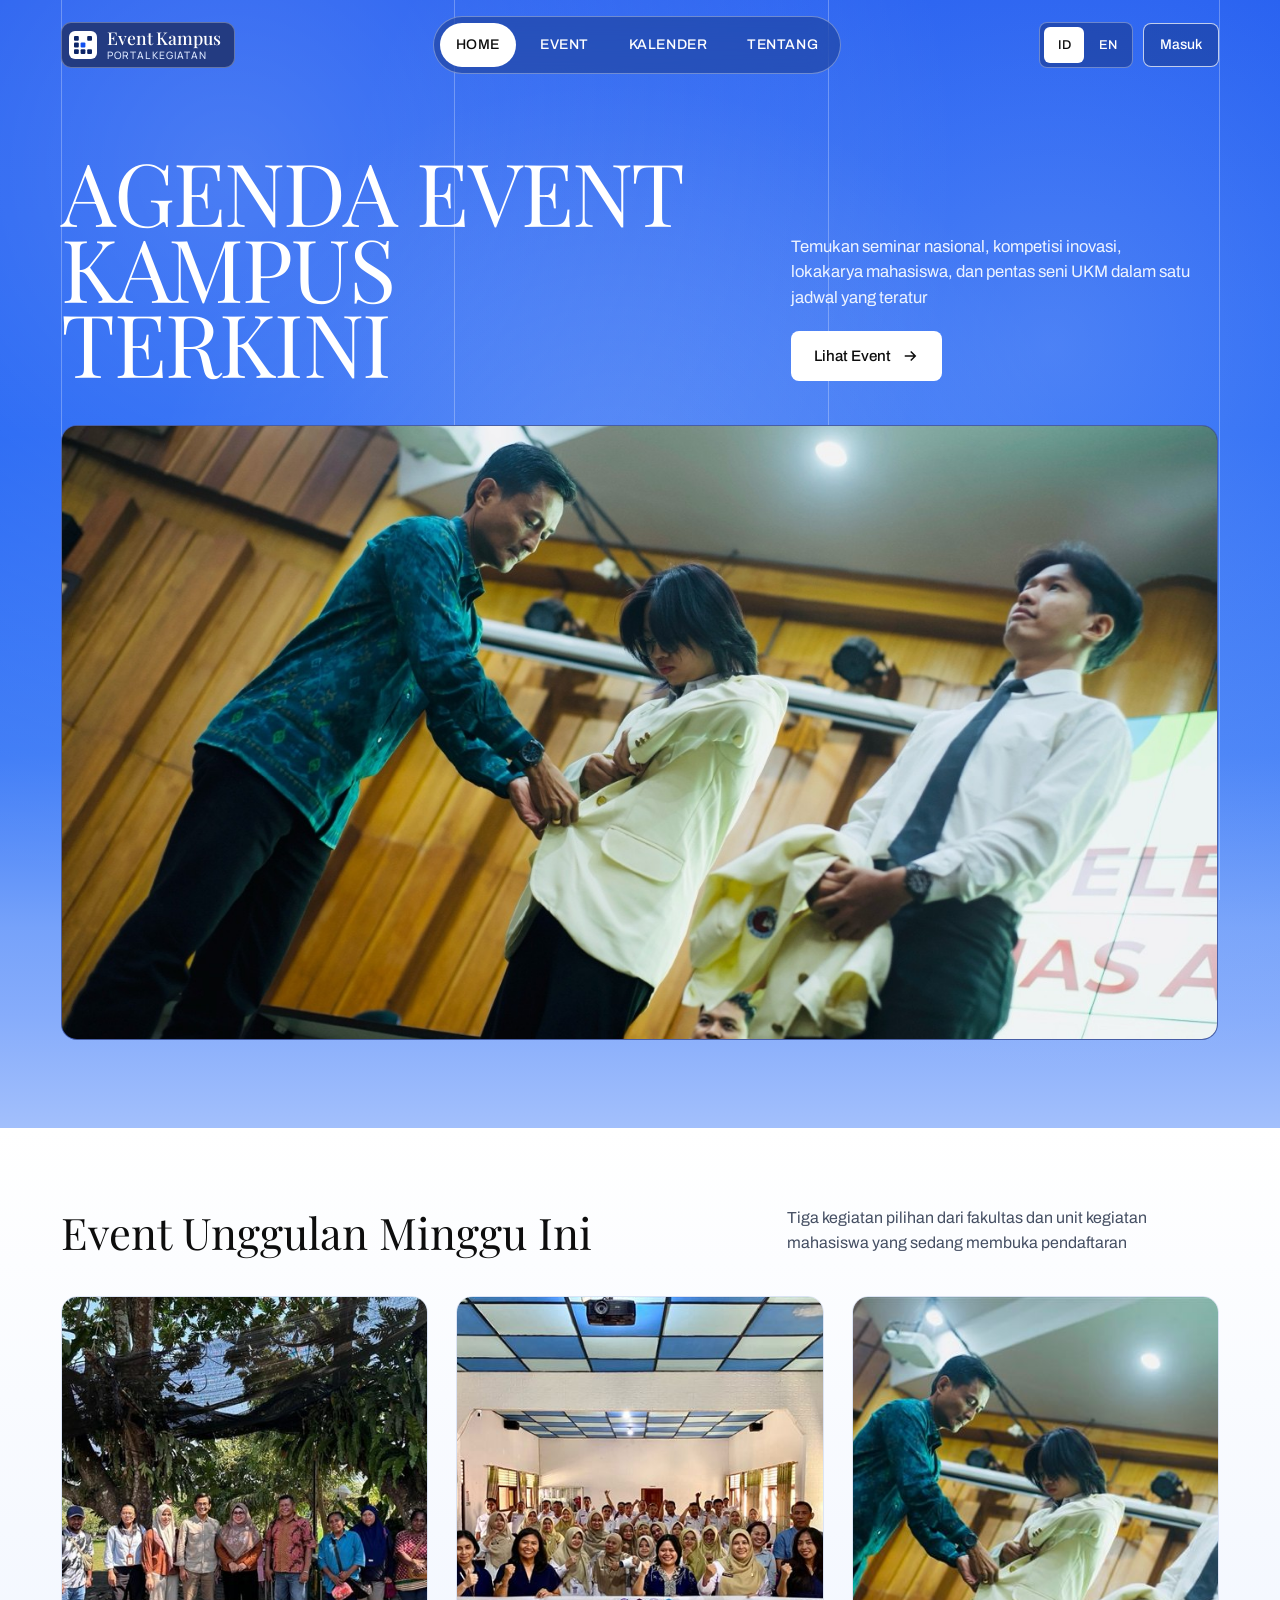
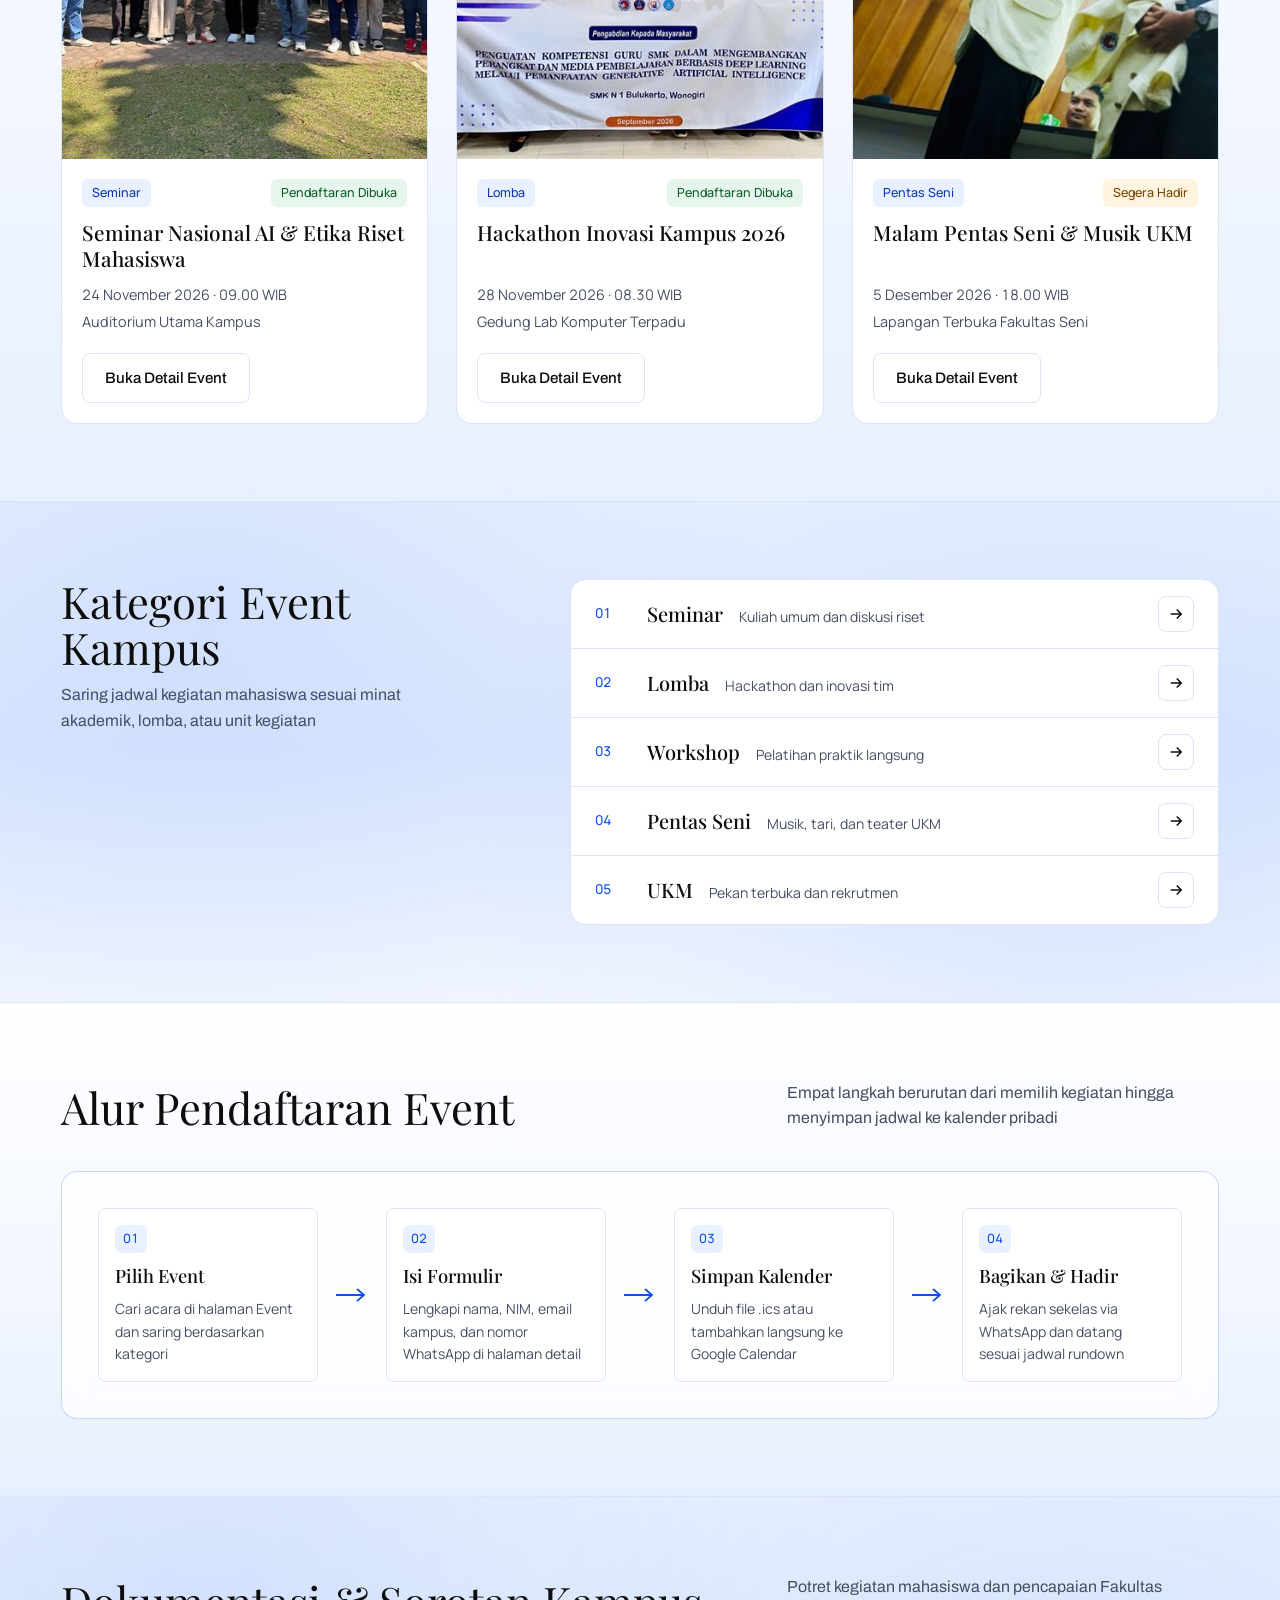
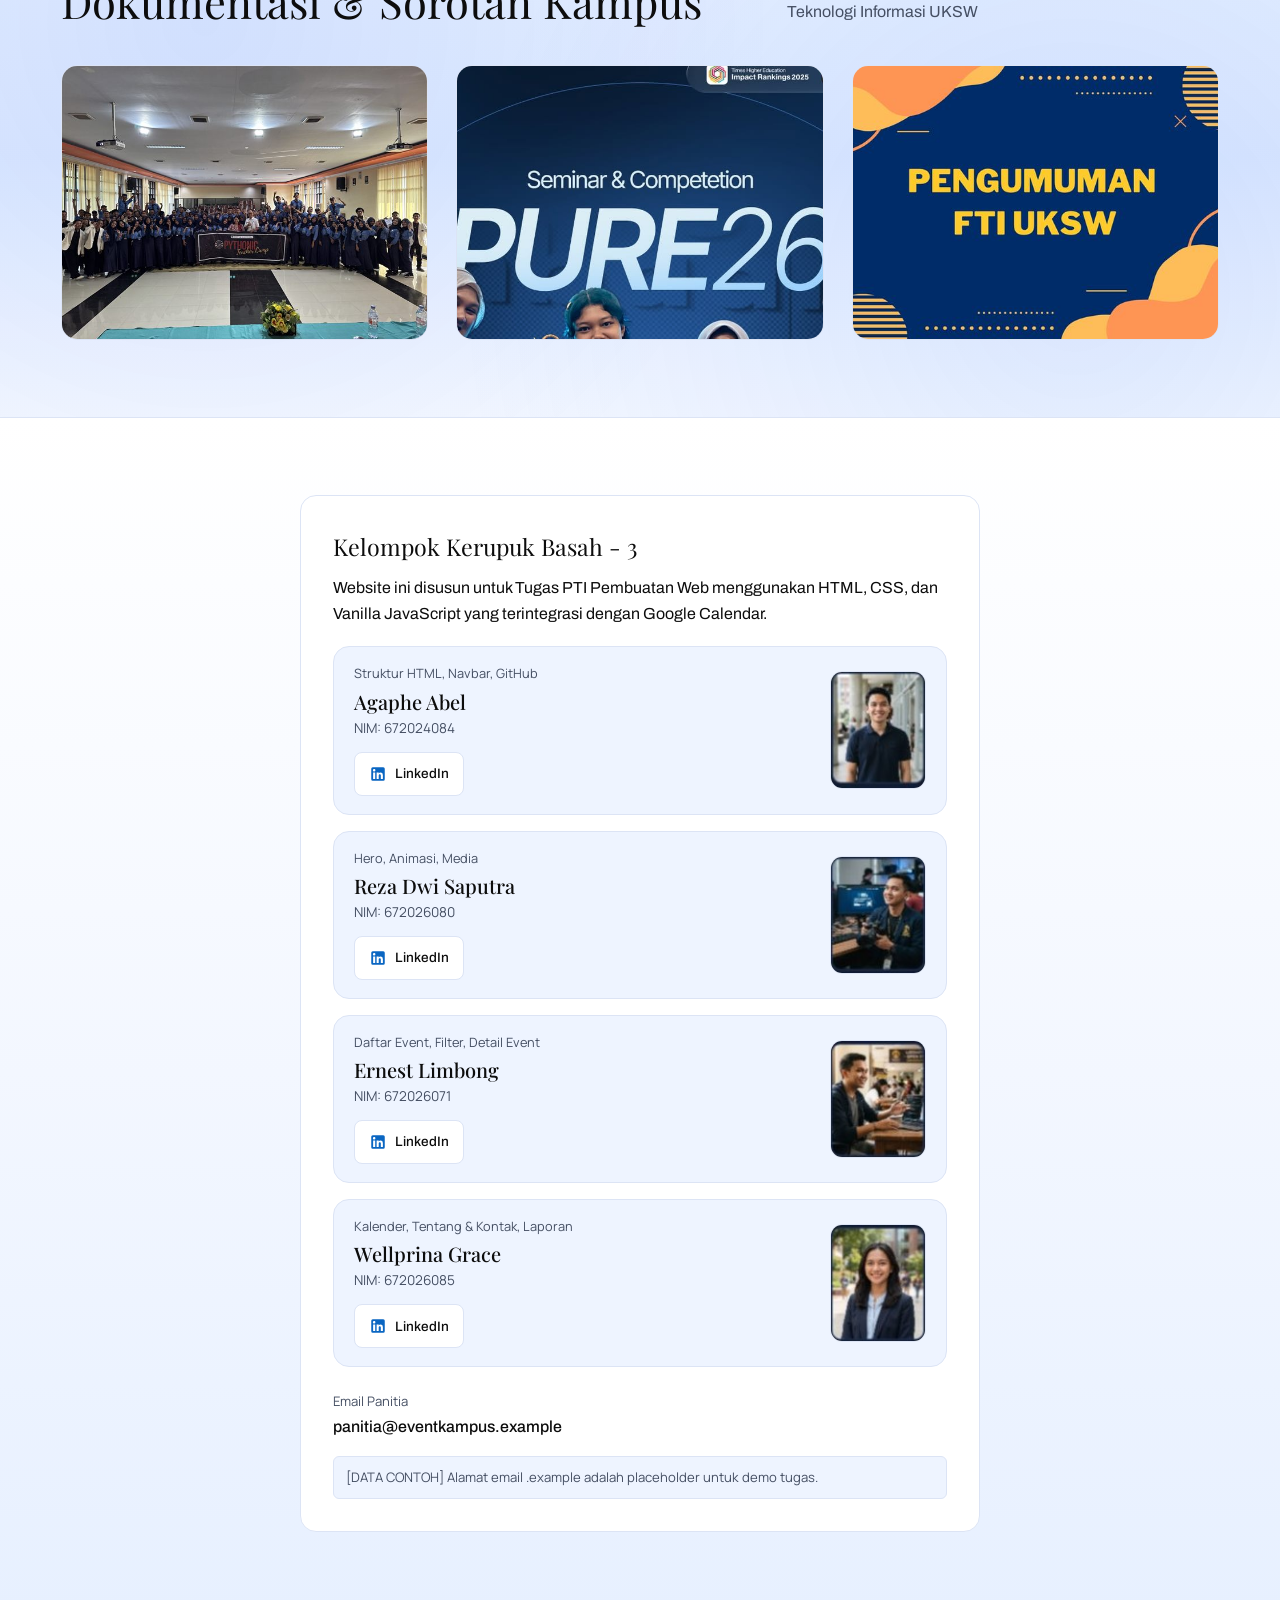
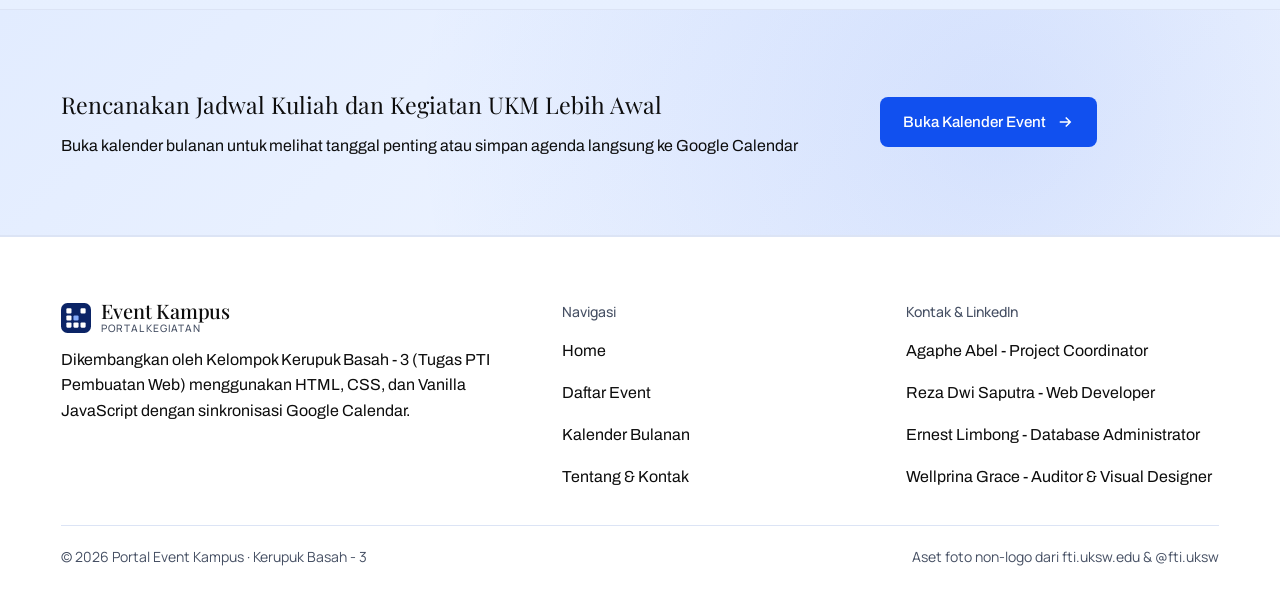
==== commit 80aca262: "style(home): update team section to 1-column vertical stack with contact details" ====
--- a/index.html
+++ b/index.html
@@ -533,7 +533,7 @@
     <!-- Tentang Pengembang (Kelompok Kerupuk Basah - 3) -->
     <section class="content-section content-surface" id="tentang">
       <div class="wrap">
-        <article class="detail-panel">
+        <article class="detail-panel team-panel">
           <h2 class="footer-title">
             <span class="lang-id">Kelompok Kerupuk Basah - 3</span>
             <span class="lang-en">Kelompok Kerupuk Basah - 3</span>
@@ -543,7 +543,7 @@
             <span class="lang-en">Website ini disusun untuk Tugas PTI Pembuatan Web menggunakan HTML, CSS, dan Vanilla JavaScript yang terintegrasi dengan Google Calendar.</span>
           </p>
 
-          <div class="member-grid">
+          <div class="member-grid member-grid--stack">
             <div class="member-card">
               <div class="member-card__body">
                 <div class="member-card__info">
@@ -632,7 +632,23 @@
               </div>
             </div>
           </div>
+
+          <dl class="info-dl" style="margin-top: 24px;">
+            <div>
+              <dt>
+                <span class="lang-id">Email Panitia</span>
+                <span class="lang-en">Committee Email</span>
+              </dt>
+              <dd><a href="mailto:panitia@eventkampus.example">panitia@eventkampus.example</a></dd>
+            </div>
+          </dl>
+          <p class="placeholder-note">
+            <span class="lang-id">[DATA CONTOH] Alamat email .example adalah placeholder untuk demo tugas.</span>
+            <span class="lang-en">[SAMPLE DATA] The .example email address is a placeholder for project demo.</span>
+          </p>
         </article>
+      </div>
+    </section>
       </div>
     </section>
 
--- a/css/components.css
+++ b/css/components.css
@@ -403,11 +403,23 @@
 }
 
 /* Kartu anggota per-container di halaman Tentang & Beranda */
+.team-panel {
+  max-width: 680px;
+  margin-inline: auto;
+}
+
 .member-grid {
   display: grid;
   grid-template-columns: repeat(2, minmax(0, 1fr));
   gap: 16px;
   margin-top: 20px;
+}
+
+.member-grid--stack,
+.about-grid .member-grid {
+  display: flex;
+  flex-direction: column;
+  gap: 16px;
 }
 
 .member-card {
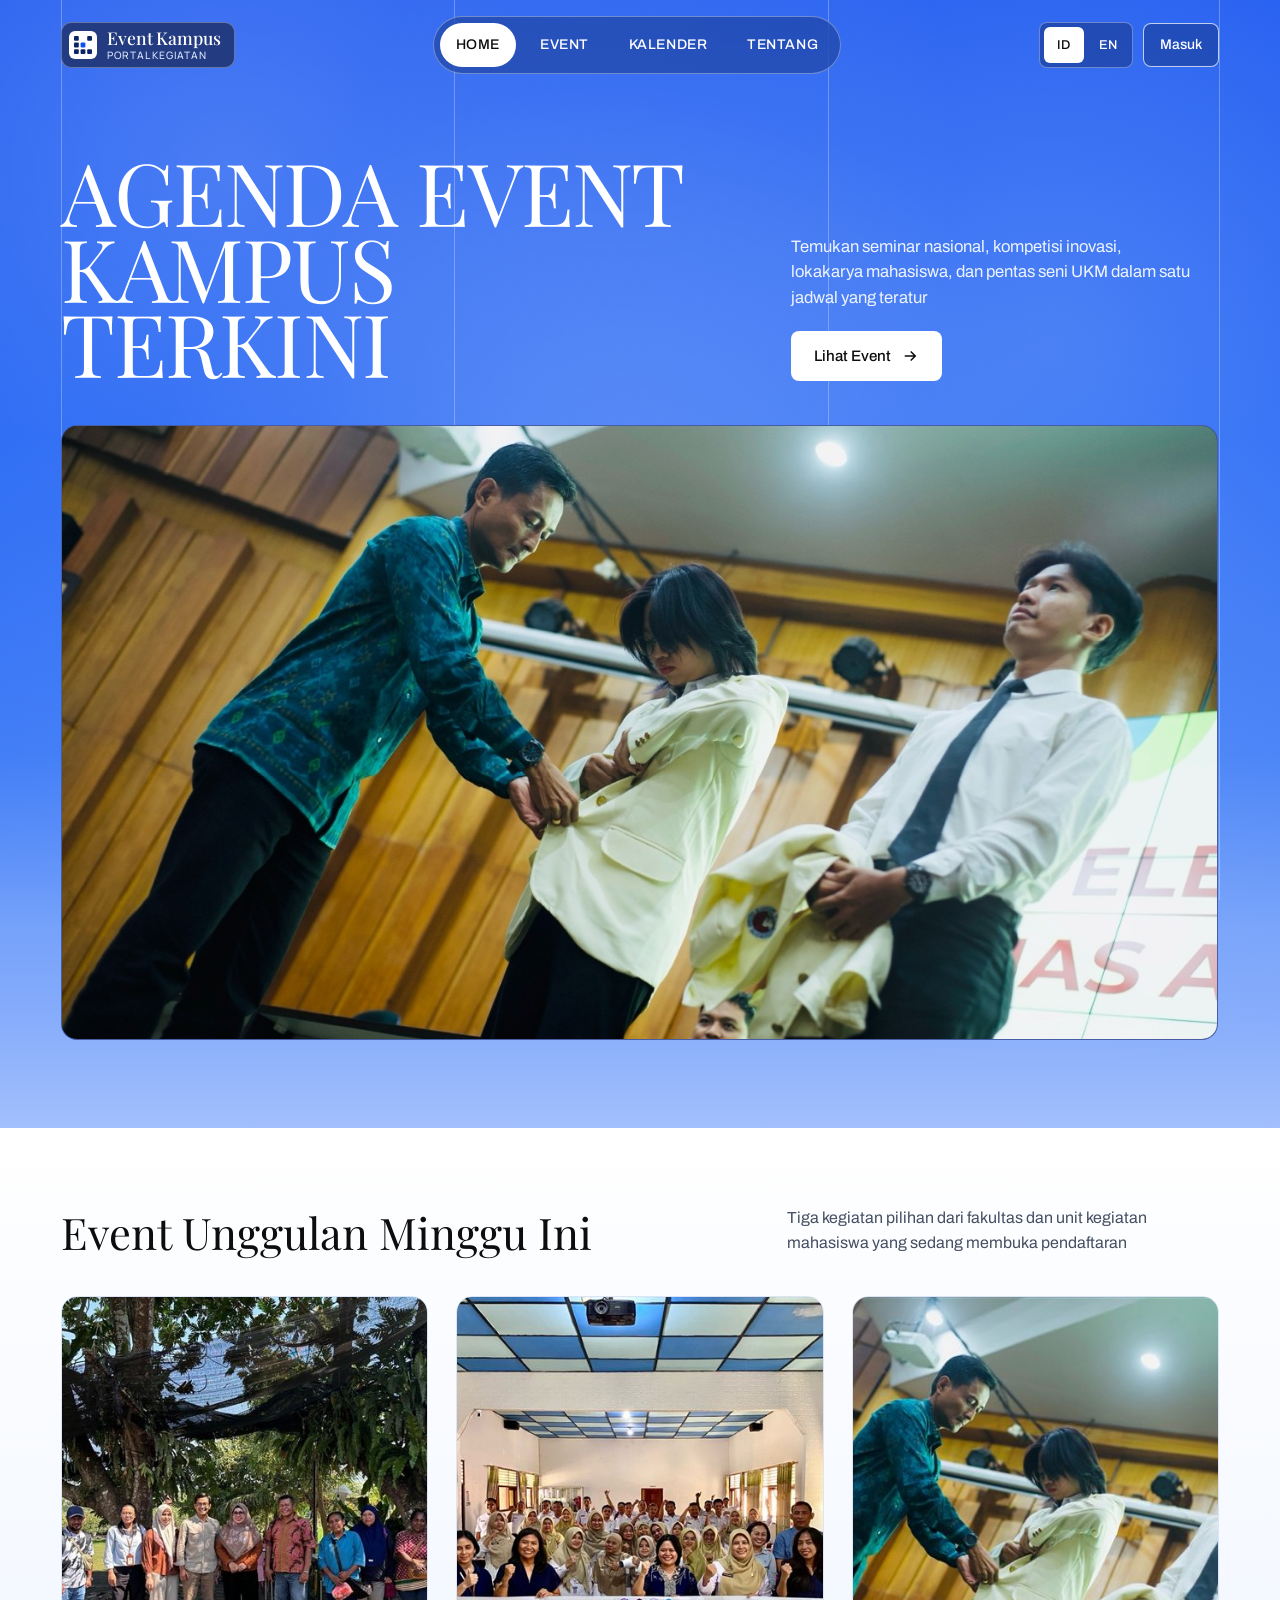
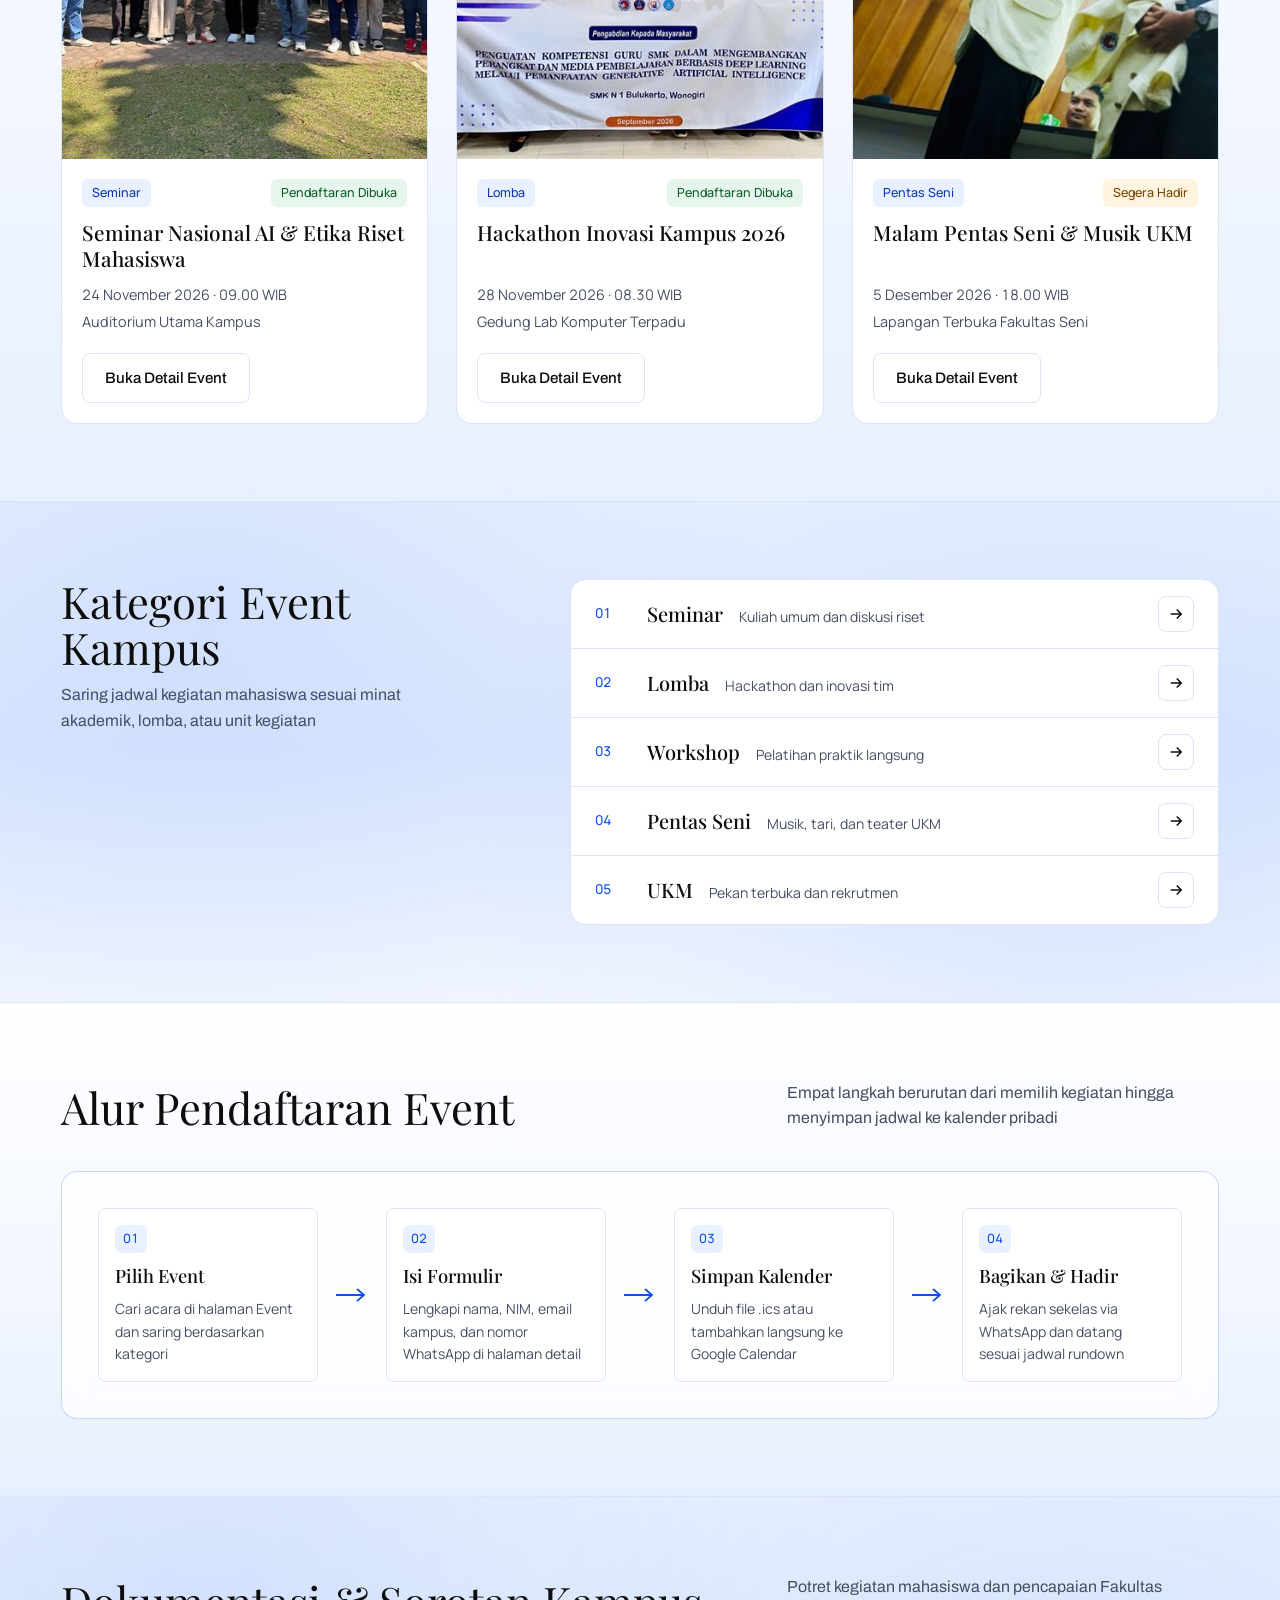
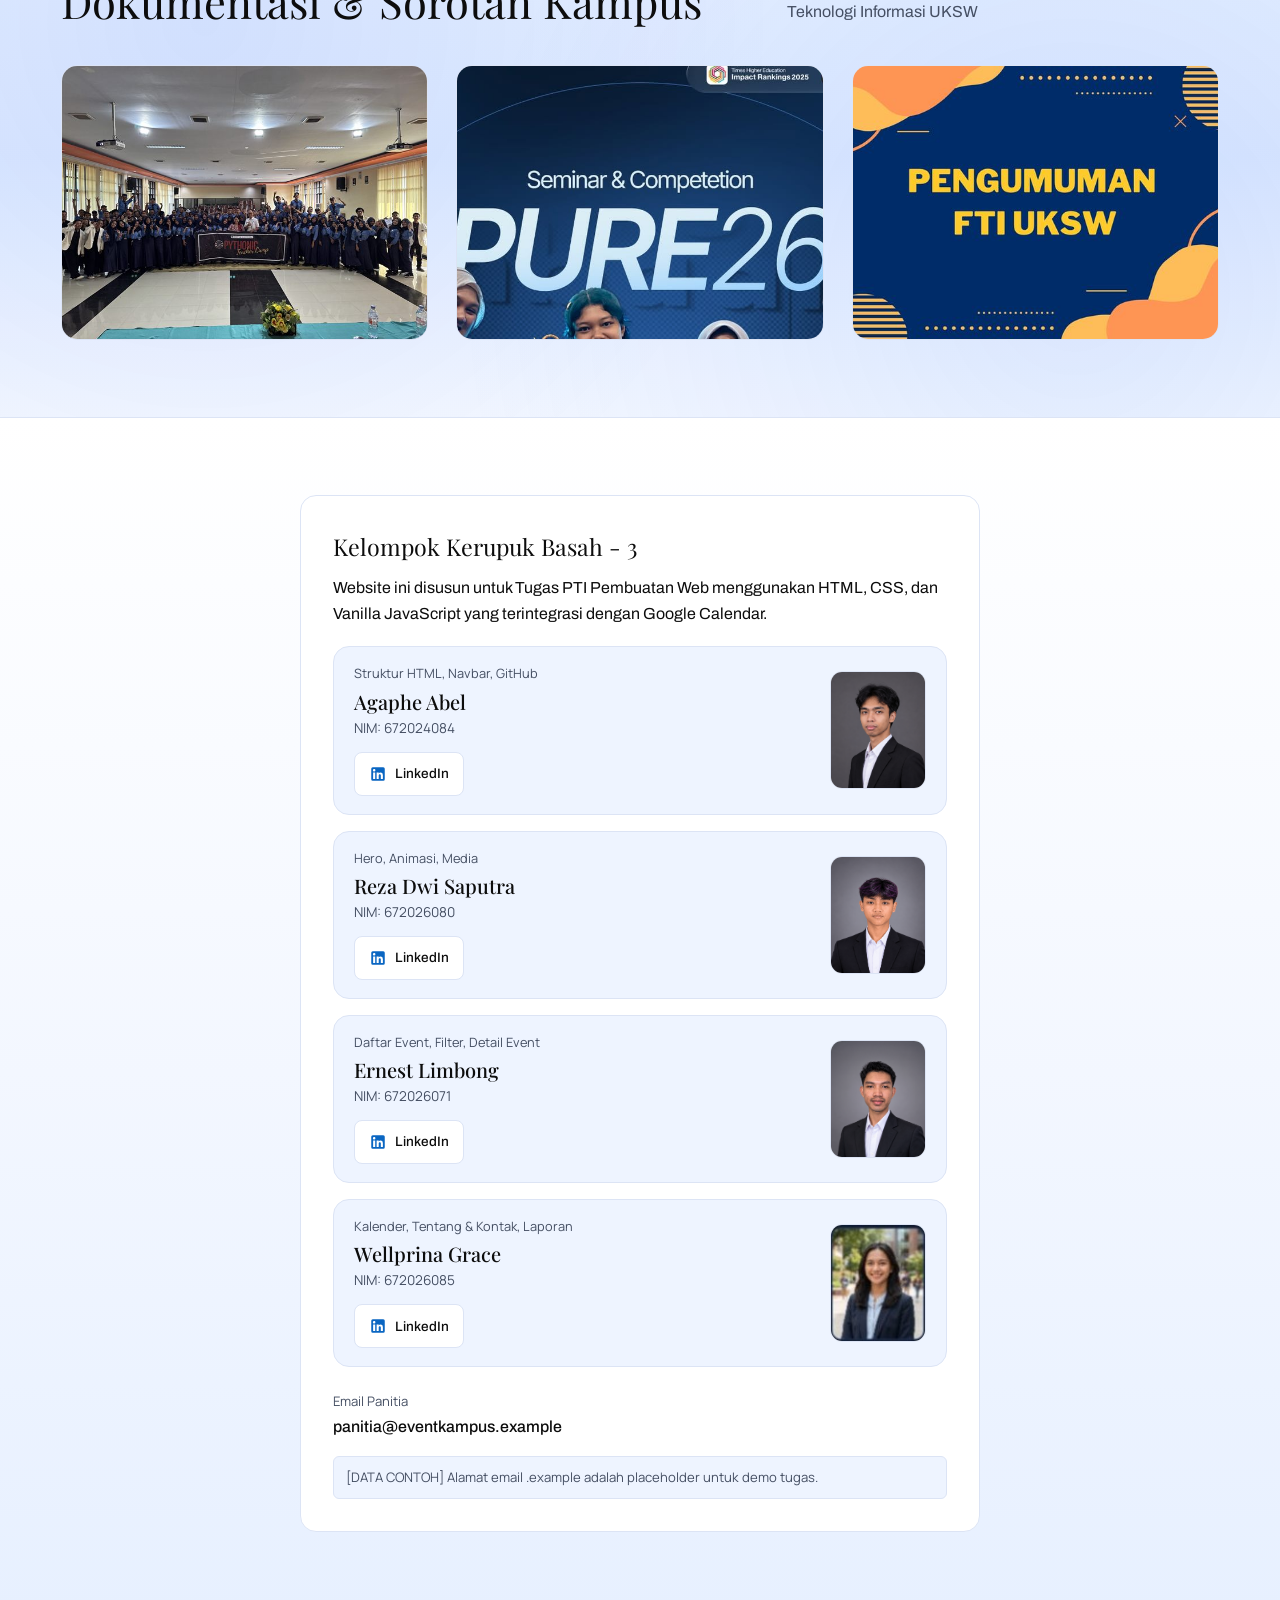
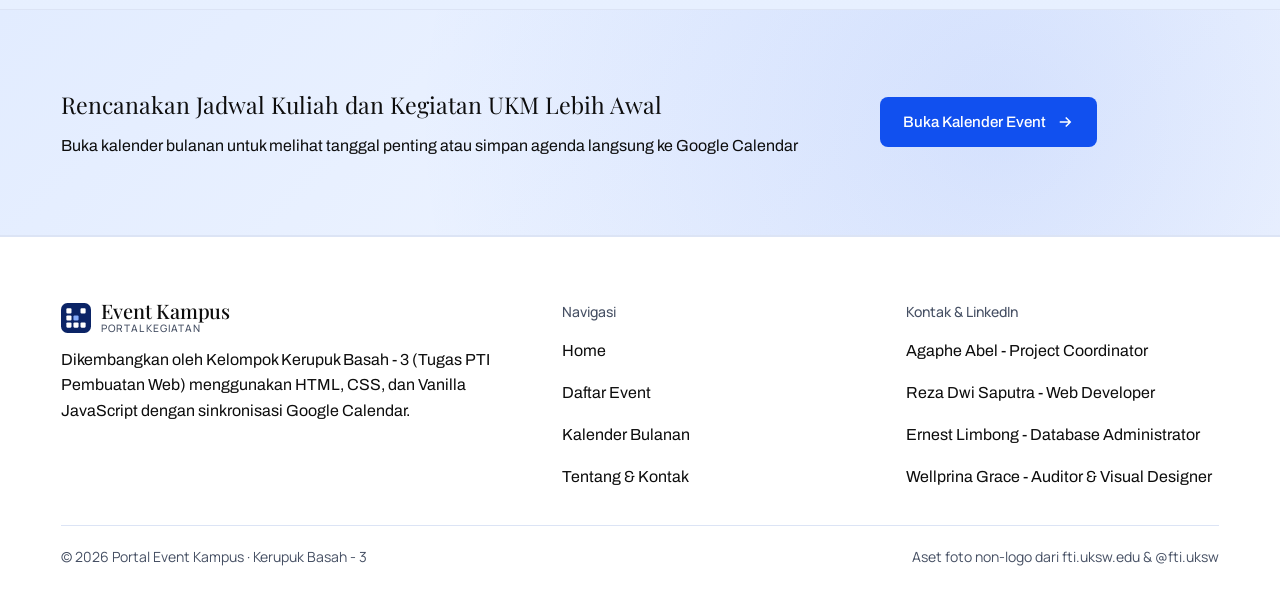
==== commit 0fc46d75: "feat(team): update member avatars to high-res photos and refine 1-column responsive layout" ====
--- a/index.html
+++ b/index.html
@@ -562,7 +562,7 @@
                 </a>
               </div>
               <div class="member-card__media">
-                <img class="member-card__photo" src="assets/img/member-agaphe.jpg" alt="Foto profil Agaphe Abel" width="99" height="122" loading="lazy">
+                <img class="member-card__photo" src="assets/img/Abel.png" alt="Foto profil Agaphe Abel" width="96" height="118" loading="lazy">
               </div>
             </div>
 
@@ -584,7 +584,7 @@
                 </a>
               </div>
               <div class="member-card__media">
-                <img class="member-card__photo" src="assets/img/member-reza.jpg" alt="Foto profil Reza Dwi Saputra" width="100" height="120" loading="lazy">
+                <img class="member-card__photo" src="assets/img/Reza.png" alt="Foto profil Reza Dwi Saputra" width="96" height="118" loading="lazy">
               </div>
             </div>
 
@@ -606,7 +606,7 @@
                 </a>
               </div>
               <div class="member-card__media">
-                <img class="member-card__photo" src="assets/img/member-ernest.jpg" alt="Foto profil Ernest Limbong" width="100" height="120" loading="lazy">
+                <img class="member-card__photo" src="assets/img/Ernest.jpg.jpeg" alt="Foto profil Ernest Limbong" width="96" height="118" loading="lazy">
               </div>
             </div>
 
@@ -628,7 +628,7 @@
                 </a>
               </div>
               <div class="member-card__media">
-                <img class="member-card__photo" src="assets/img/member-wellprina.jpg" alt="Foto profil Wellprina Grace" width="100" height="120" loading="lazy">
+                <img class="member-card__photo" src="assets/img/member-wellprina.jpg" alt="Foto profil Wellprina Grace" width="96" height="118" loading="lazy">
               </div>
             </div>
           </div>
@@ -647,8 +647,6 @@
             <span class="lang-en">[SAMPLE DATA] The .example email address is a placeholder for project demo.</span>
           </p>
         </article>
-      </div>
-    </section>
       </div>
     </section>
 
--- a/css/components.css
+++ b/css/components.css
@@ -541,14 +541,16 @@
 
 @media (max-width: 480px) {
   .member-card {
-    flex-direction: column-reverse;
-    align-items: flex-start;
-    gap: 14px;
+    padding: 14px;
+    gap: 12px;
   }
   .member-card__media {
-    width: 84px;
-    height: 104px;
-    align-self: flex-start;
+    width: 80px;
+    height: 100px;
+    border-radius: 10px;
+  }
+  .member-card__name {
+    font-size: 1.1rem;
   }
 }
 
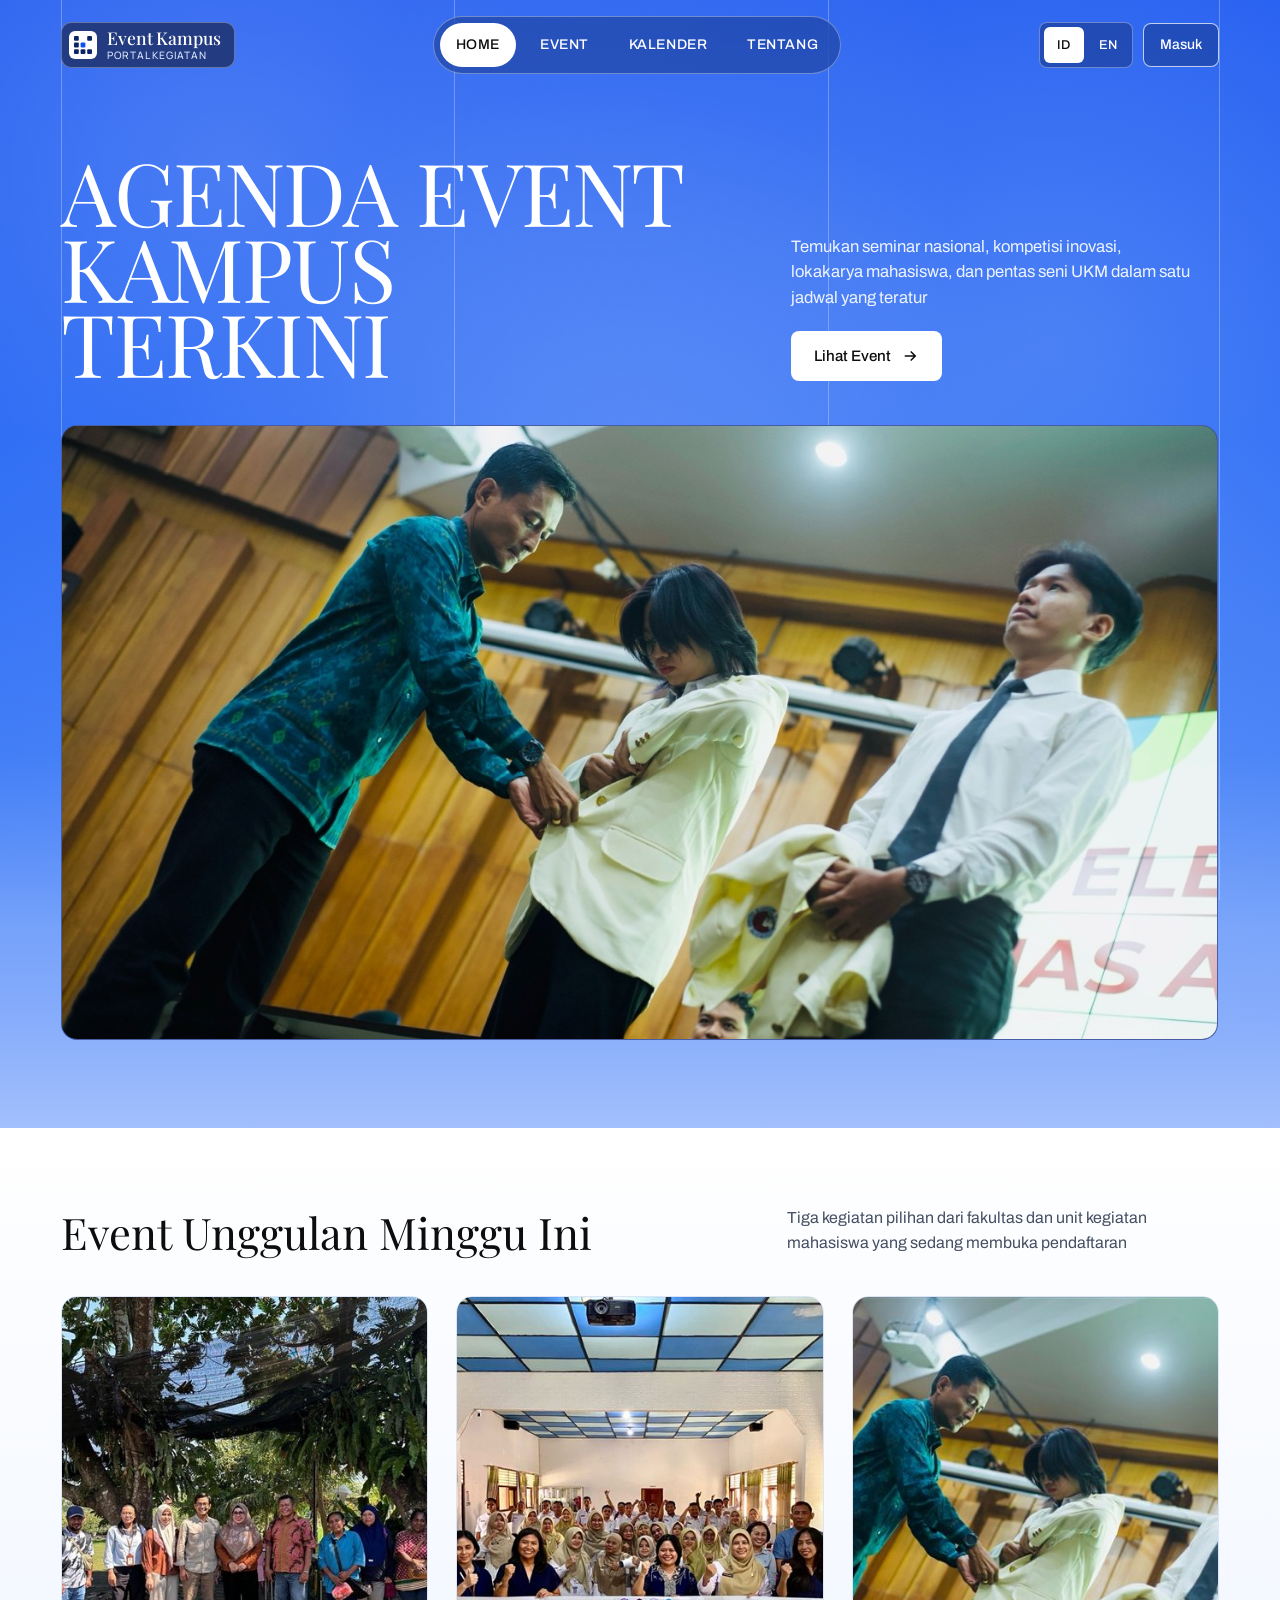
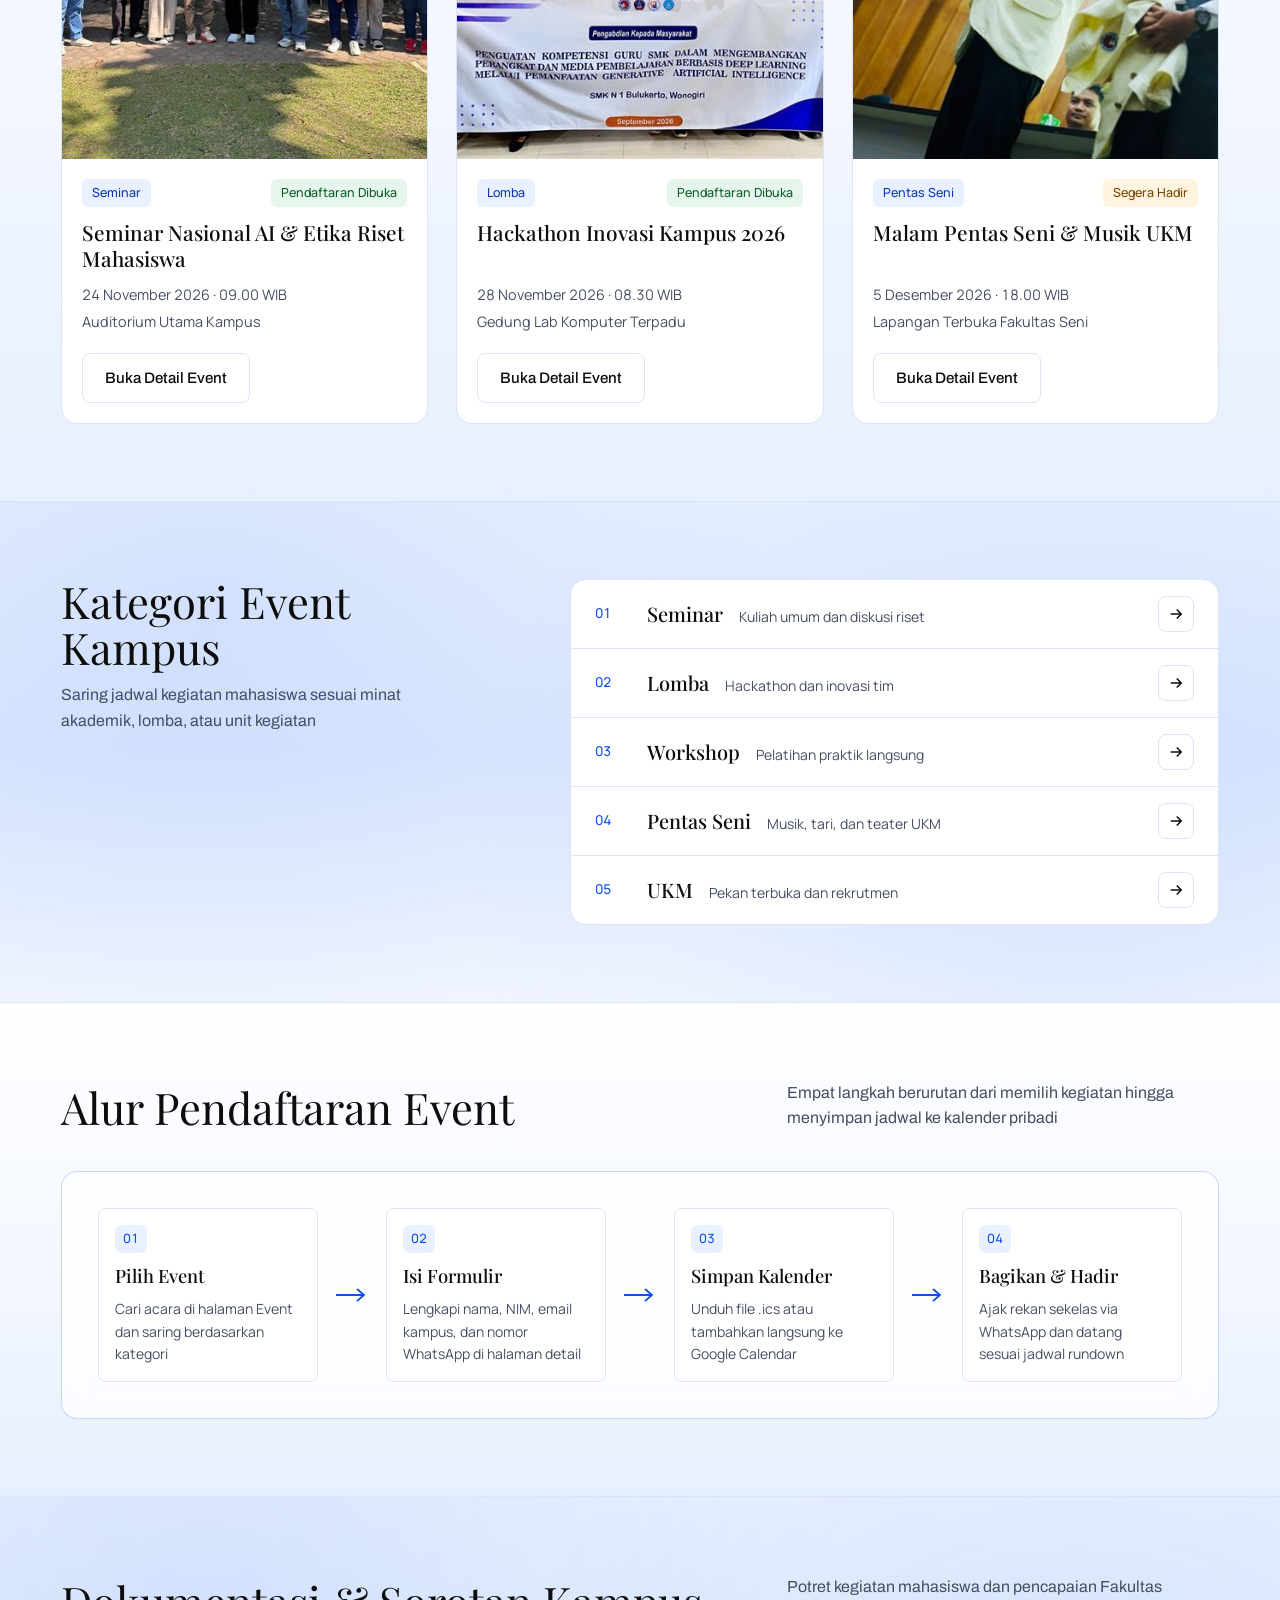
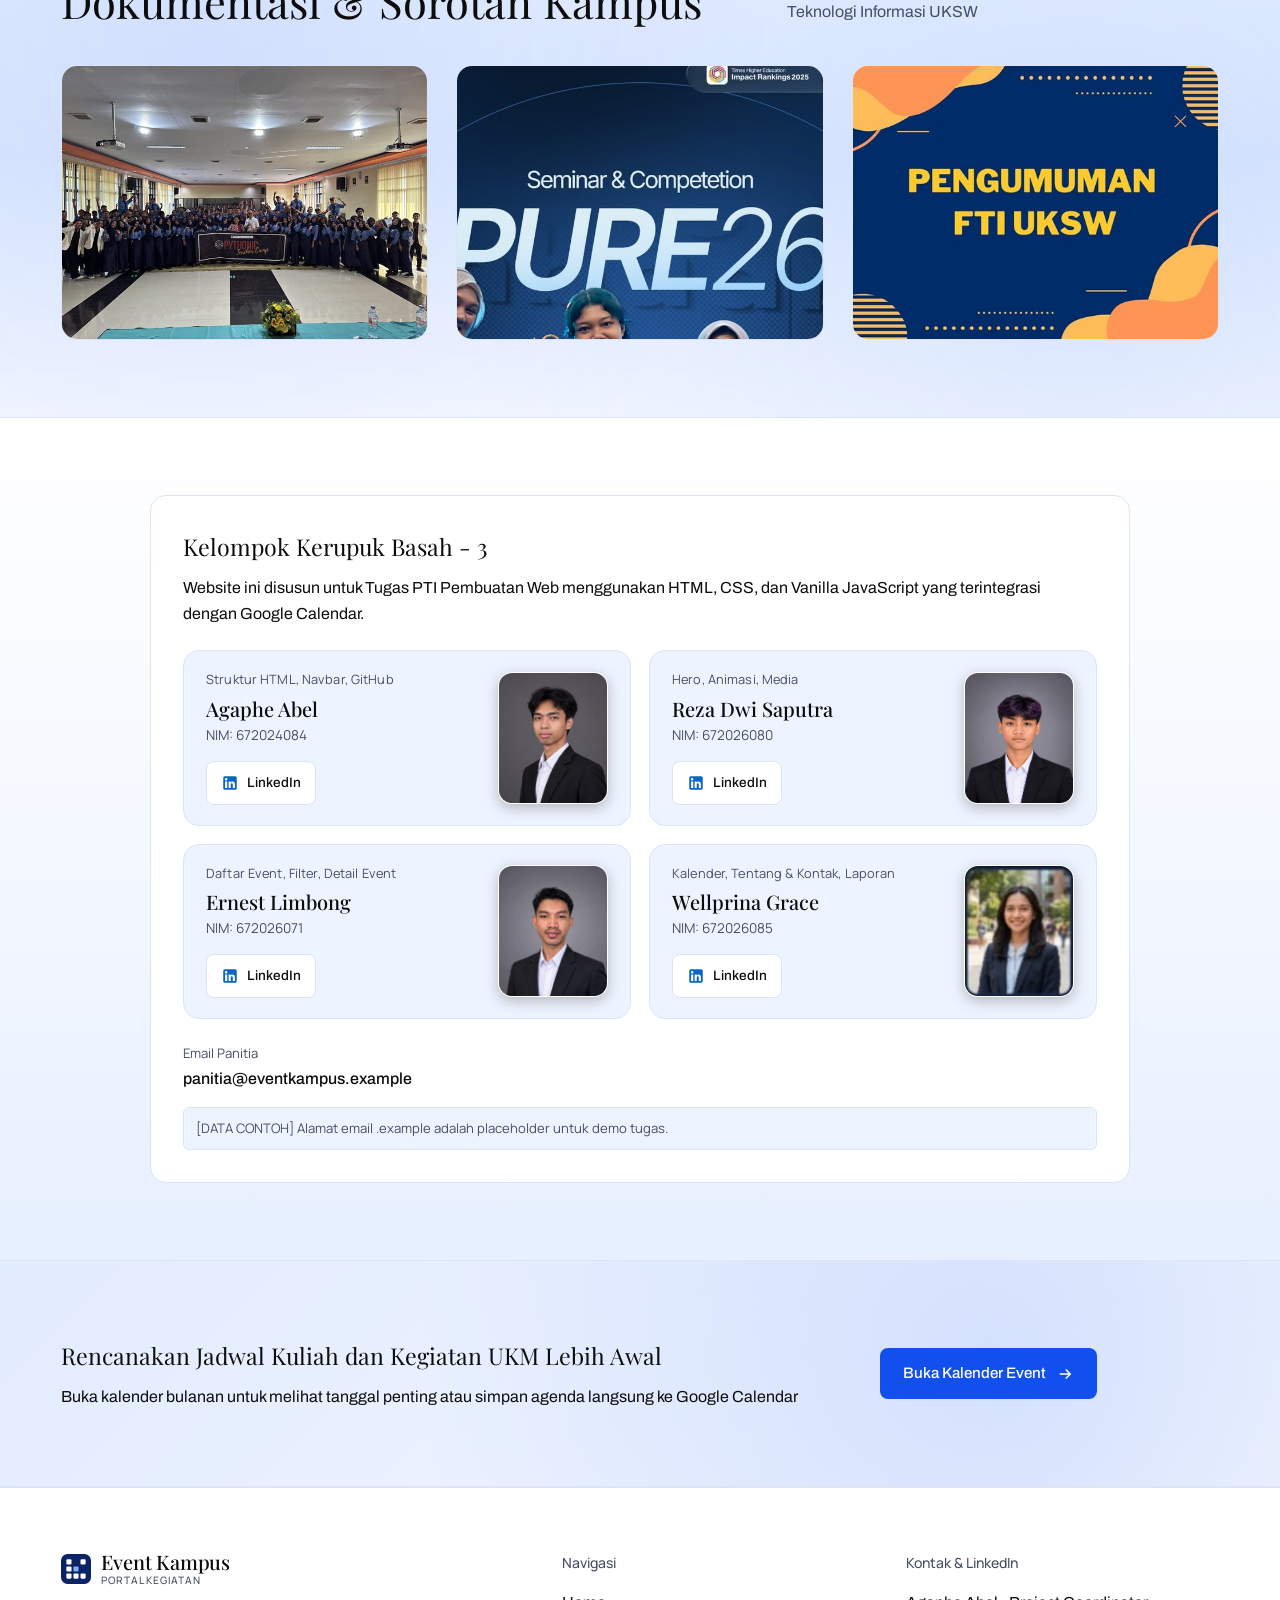
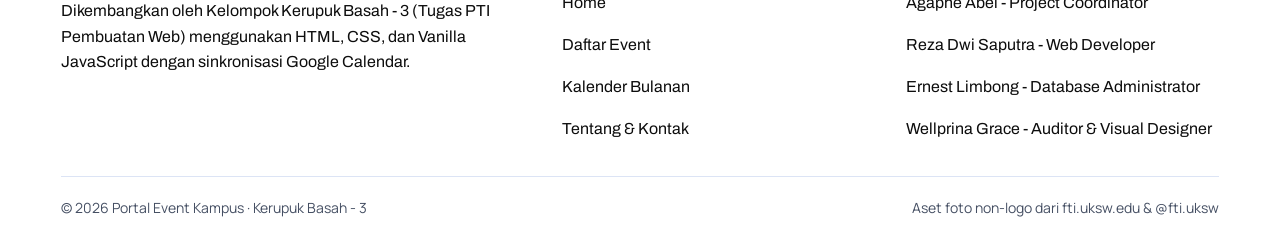
==== commit 31f5bd11: "feat(team): restore 2-column side-by-side grid with enhanced profile photo framing" ====
--- a/index.html
+++ b/index.html
@@ -543,7 +543,7 @@
             <span class="lang-en">Website ini disusun untuk Tugas PTI Pembuatan Web menggunakan HTML, CSS, dan Vanilla JavaScript yang terintegrasi dengan Google Calendar.</span>
           </p>
 
-          <div class="member-grid member-grid--stack">
+          <div class="member-grid">
             <div class="member-card">
               <div class="member-card__body">
                 <div class="member-card__info">
--- a/css/components.css
+++ b/css/components.css
@@ -404,18 +404,17 @@
 
 /* Kartu anggota per-container di halaman Tentang & Beranda */
 .team-panel {
-  max-width: 680px;
+  max-width: 980px;
   margin-inline: auto;
 }
 
 .member-grid {
   display: grid;
   grid-template-columns: repeat(2, minmax(0, 1fr));
-  gap: 16px;
-  margin-top: 20px;
-}
-
-.member-grid--stack,
+  gap: 18px;
+  margin-top: 24px;
+}
+
 .about-grid .member-grid {
   display: flex;
   flex-direction: column;
@@ -427,8 +426,8 @@
   flex-direction: row;
   justify-content: space-between;
   align-items: stretch;
-  gap: 16px;
-  padding: 18px 20px;
+  gap: 18px;
+  padding: 20px 22px;
   border-radius: var(--radius-card);
   background-color: var(--surface-muted);
   border: 1px solid var(--border-dark);
@@ -437,15 +436,15 @@
 
 .member-card:hover {
   transform: translateY(-2px);
-  border-color: rgba(17, 80, 239, 0.35);
-  box-shadow: 0 8px 20px rgba(11, 57, 184, 0.08);
+  border-color: rgba(17, 80, 239, 0.4);
+  box-shadow: 0 10px 24px rgba(11, 57, 184, 0.12);
 }
 
 .member-card__body {
   display: flex;
   flex-direction: column;
   justify-content: space-between;
-  gap: 14px;
+  gap: 16px;
   flex: 1 1 auto;
   min-width: 0;
 }
@@ -453,7 +452,7 @@
 .member-card__info {
   display: flex;
   flex-direction: column;
-  gap: 4px;
+  gap: 5px;
 }
 
 .member-card__role {
@@ -461,6 +460,7 @@
   font-size: 0.8rem;
   color: var(--ink-muted);
   line-height: 1.35;
+  letter-spacing: 0.01em;
 }
 
 .member-card__name {
@@ -468,7 +468,7 @@
   font-size: 1.25rem;
   font-weight: 500;
   color: var(--ink-dark);
-  line-height: 1.3;
+  line-height: 1.25;
   margin: 2px 0 0 0;
 }
 
@@ -481,13 +481,14 @@
 }
 
 .member-card__media {
-  flex: 0 0 auto;
-  width: 96px;
-  height: 118px;
-  border-radius: 12px;
+  flex: 0 0 110px;
+  width: 110px;
+  height: 132px;
+  border-radius: 14px;
   overflow: hidden;
   background-color: var(--surface-card);
-  border: 1px solid var(--border-dark);
+  border: 1px solid rgba(255, 255, 255, 0.14);
+  box-shadow: 0 4px 14px rgba(0, 0, 0, 0.25);
   align-self: center;
 }
 
@@ -495,13 +496,13 @@
   width: 100%;
   height: 100%;
   object-fit: cover;
-  object-position: center top;
+  object-position: center 15%;
   display: block;
   transition: transform 0.35s ease;
 }
 
 .member-card:hover .member-card__photo {
-  transform: scale(1.03);
+  transform: scale(1.04);
 }
 
 .linkedin-link {
@@ -533,24 +534,26 @@
   color: #0a66c2;
 }
 
-@media (max-width: 680px) {
+@media (max-width: 820px) {
   .member-grid {
     grid-template-columns: 1fr;
+    gap: 16px;
   }
 }
 
 @media (max-width: 480px) {
   .member-card {
-    padding: 14px;
-    gap: 12px;
+    padding: 16px;
+    gap: 14px;
   }
   .member-card__media {
-    width: 80px;
-    height: 100px;
-    border-radius: 10px;
+    flex: 0 0 88px;
+    width: 88px;
+    height: 108px;
+    border-radius: 12px;
   }
   .member-card__name {
-    font-size: 1.1rem;
+    font-size: 1.15rem;
   }
 }
 
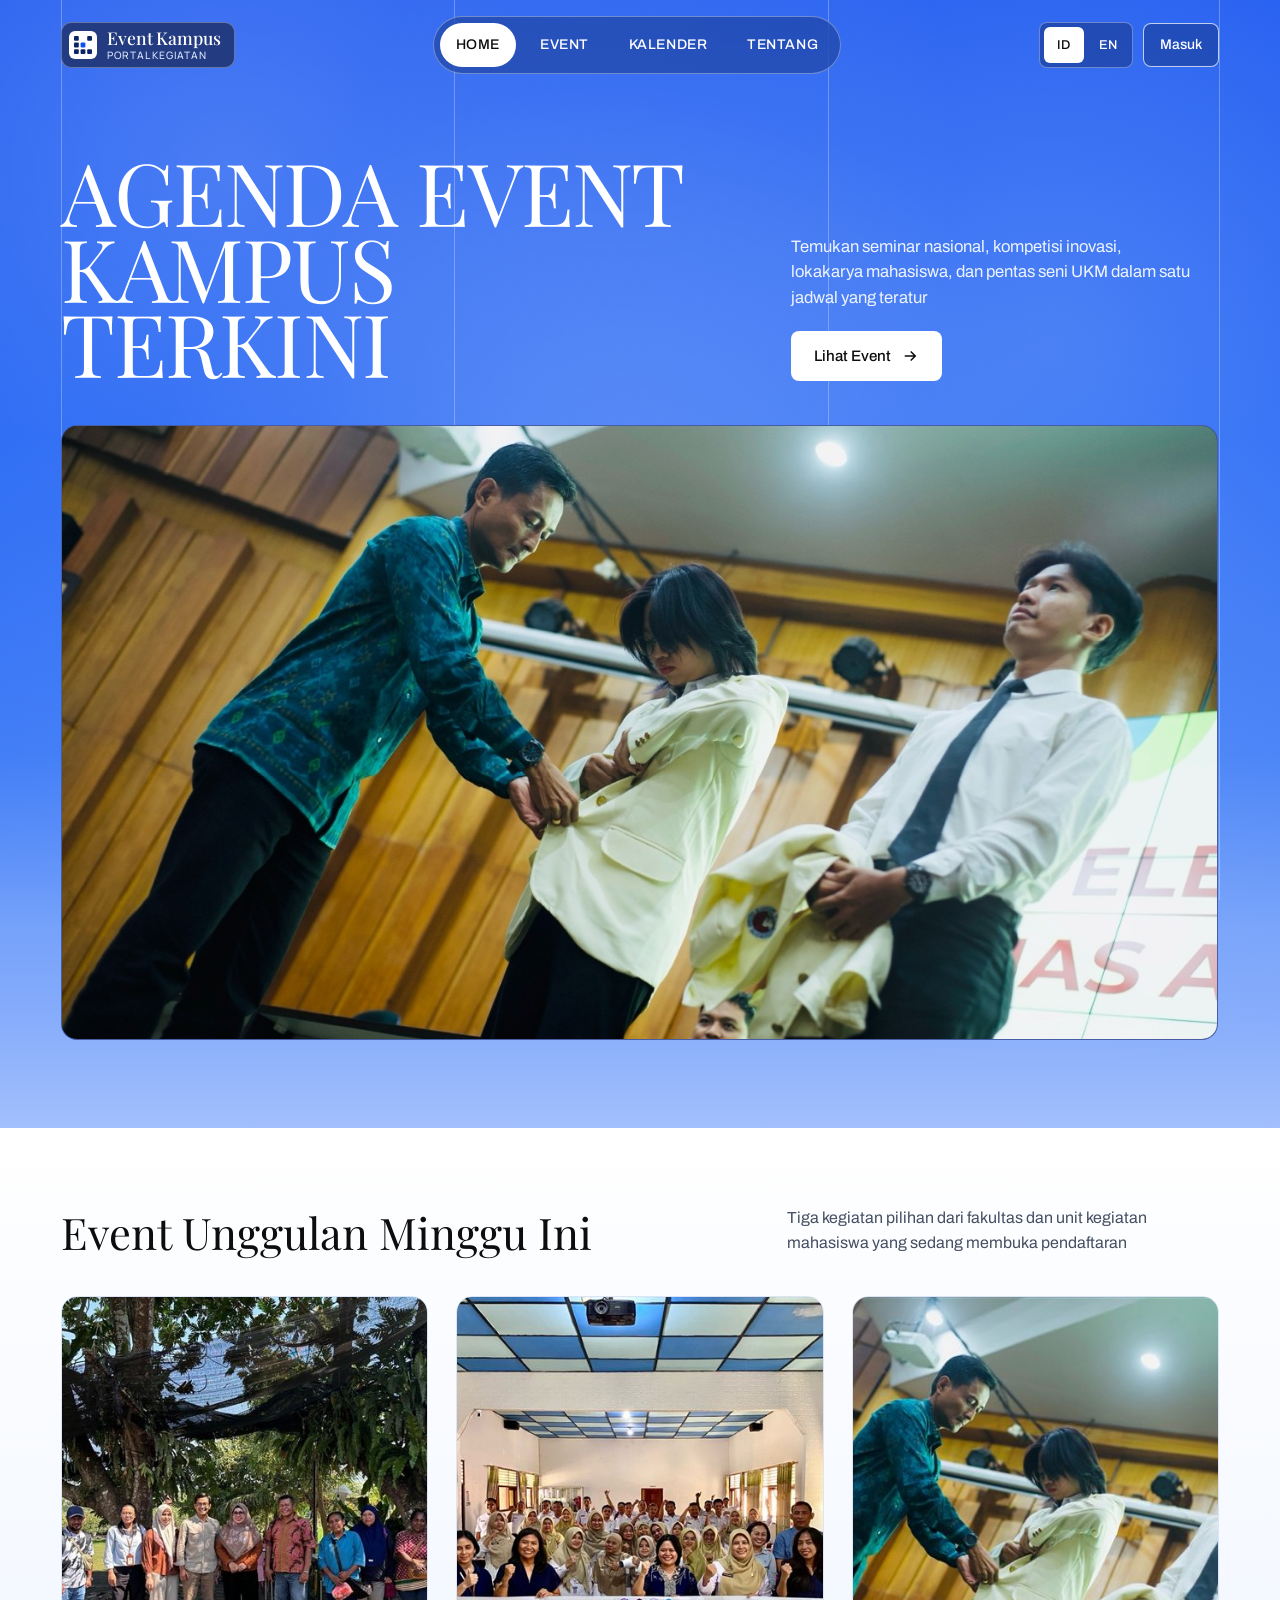
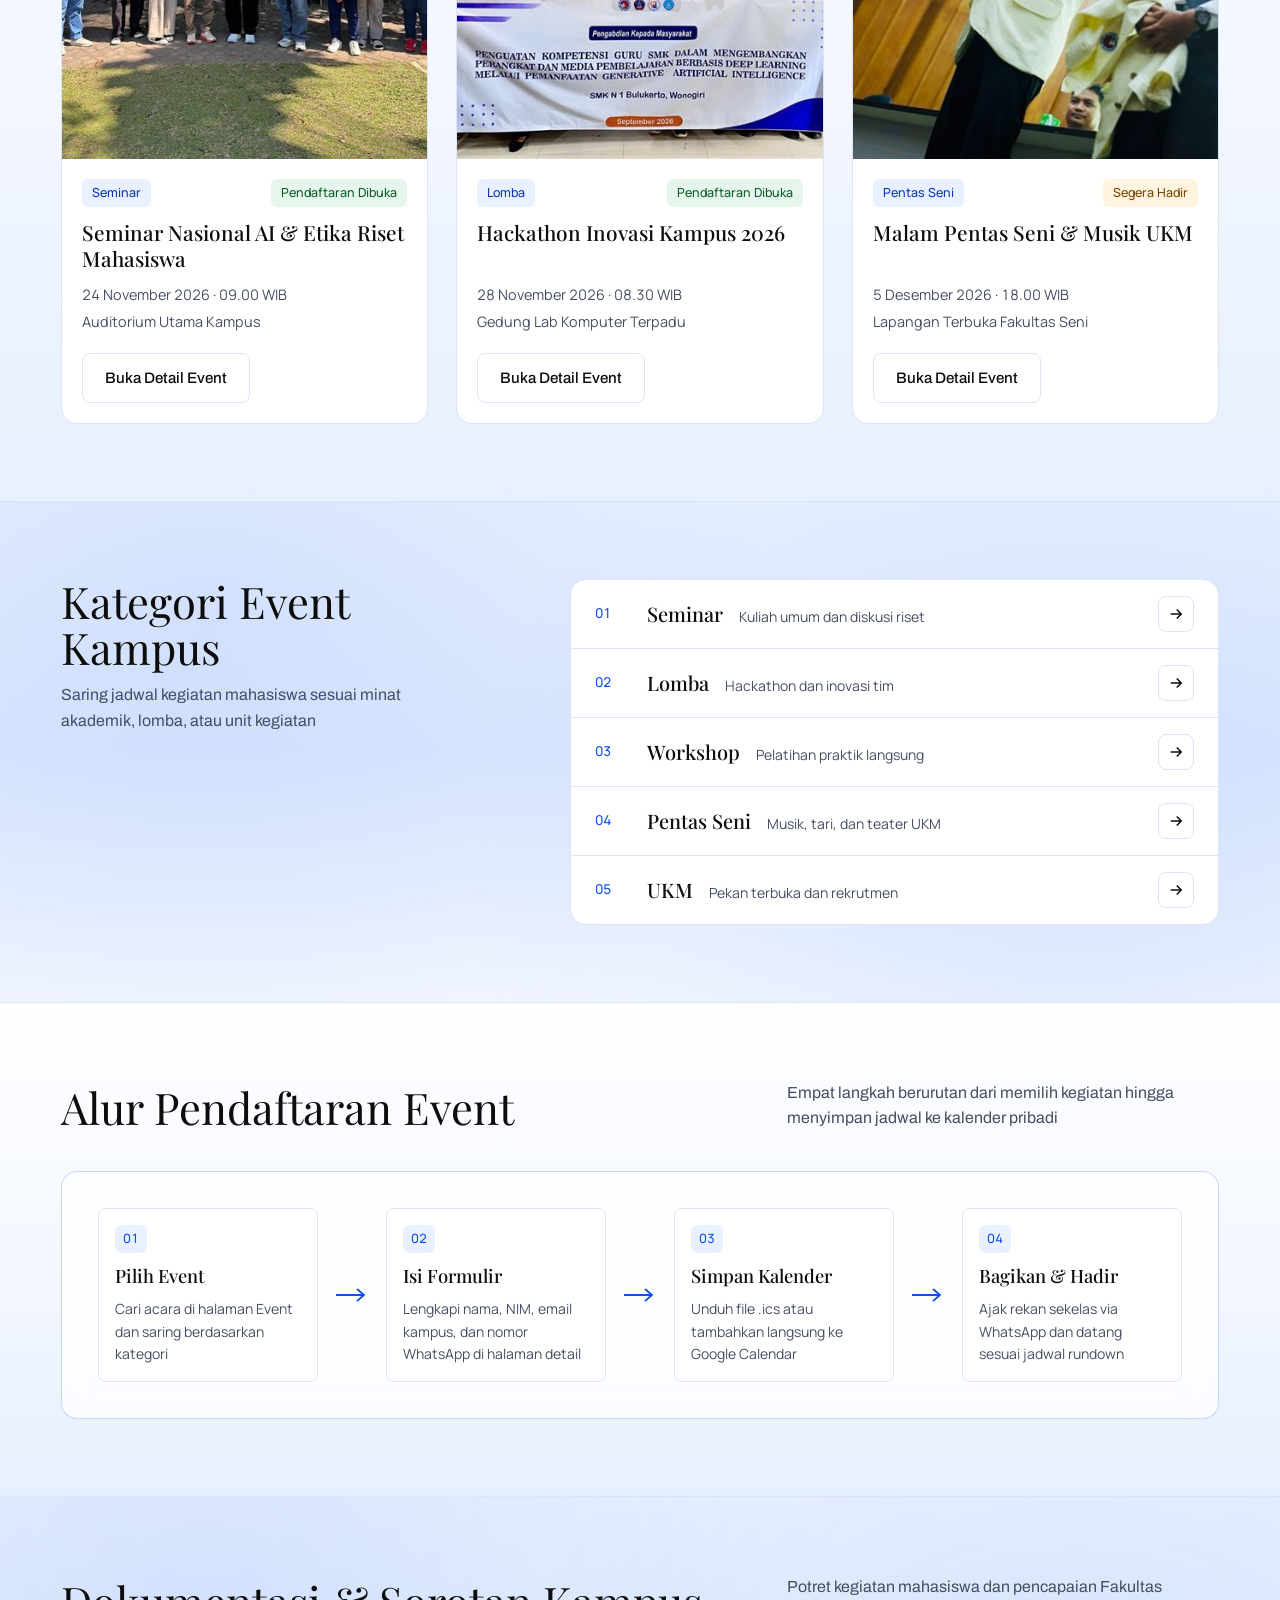
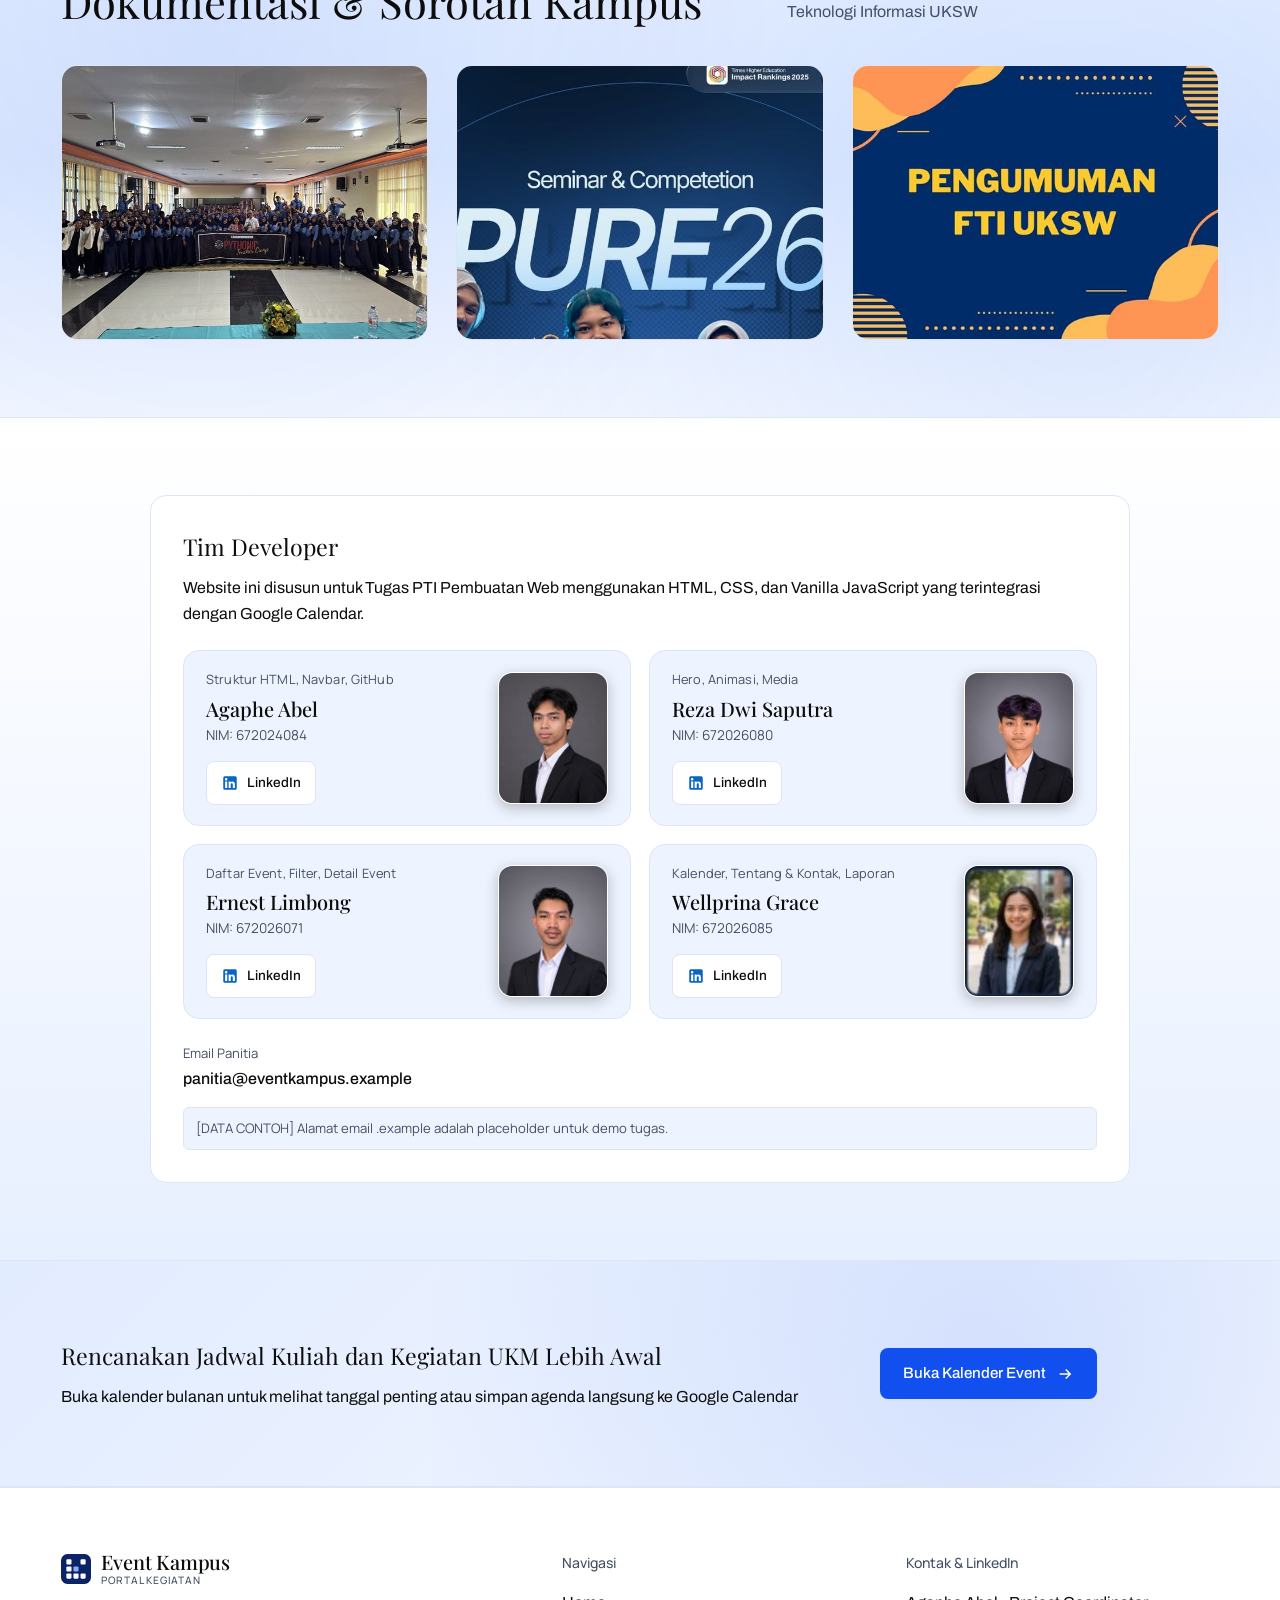
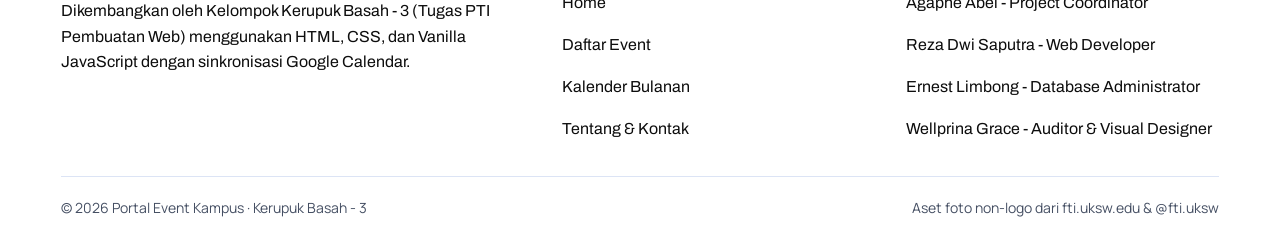
==== commit eb6a63c0: "chore: sync developer team heading from editor" ====
--- a/index.html
+++ b/index.html
@@ -535,8 +535,8 @@
       <div class="wrap">
         <article class="detail-panel team-panel">
           <h2 class="footer-title">
-            <span class="lang-id">Kelompok Kerupuk Basah - 3</span>
-            <span class="lang-en">Kelompok Kerupuk Basah - 3</span>
+            <span class="lang-id">Tim Developer</span>
+            <span class="lang-en">Developer Team</span>
           </h2>
           <p>
             <span class="lang-id">Website ini disusun untuk Tugas PTI Pembuatan Web menggunakan HTML, CSS, dan Vanilla JavaScript yang terintegrasi dengan Google Calendar.</span>
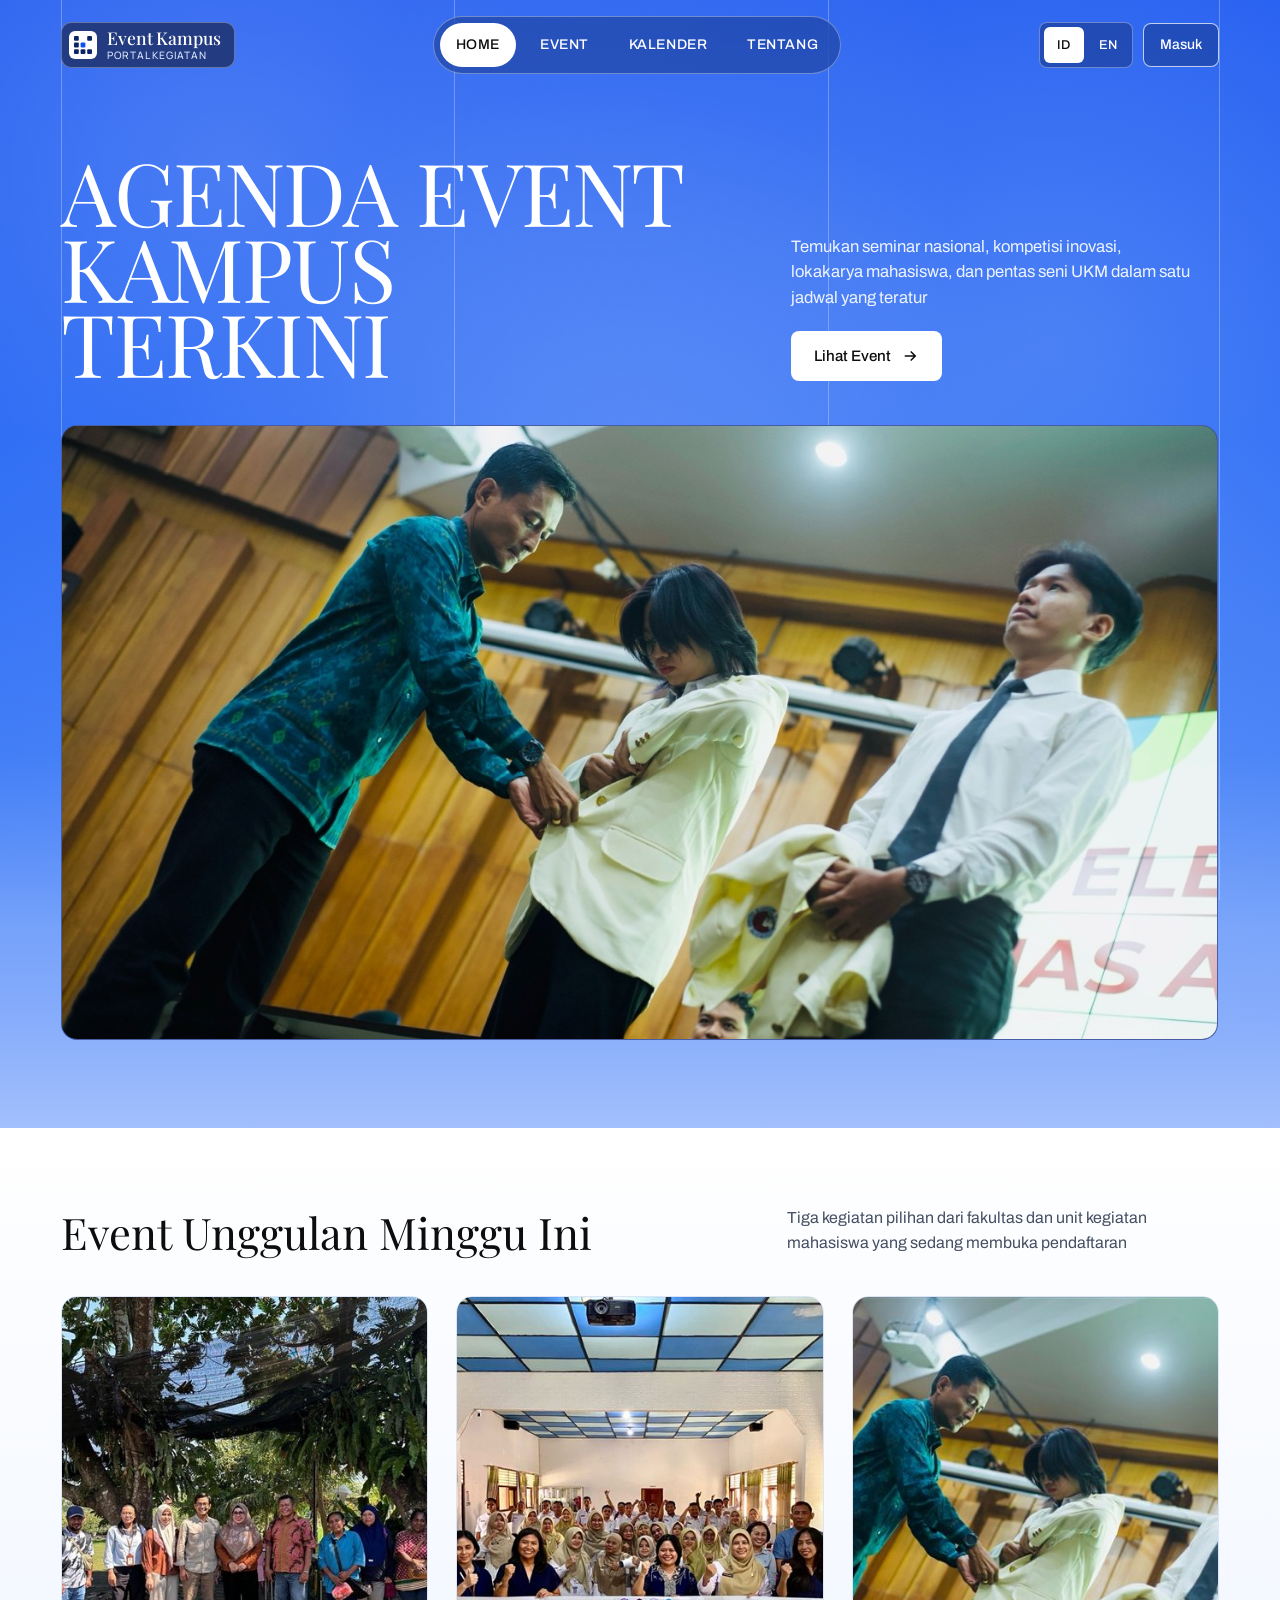
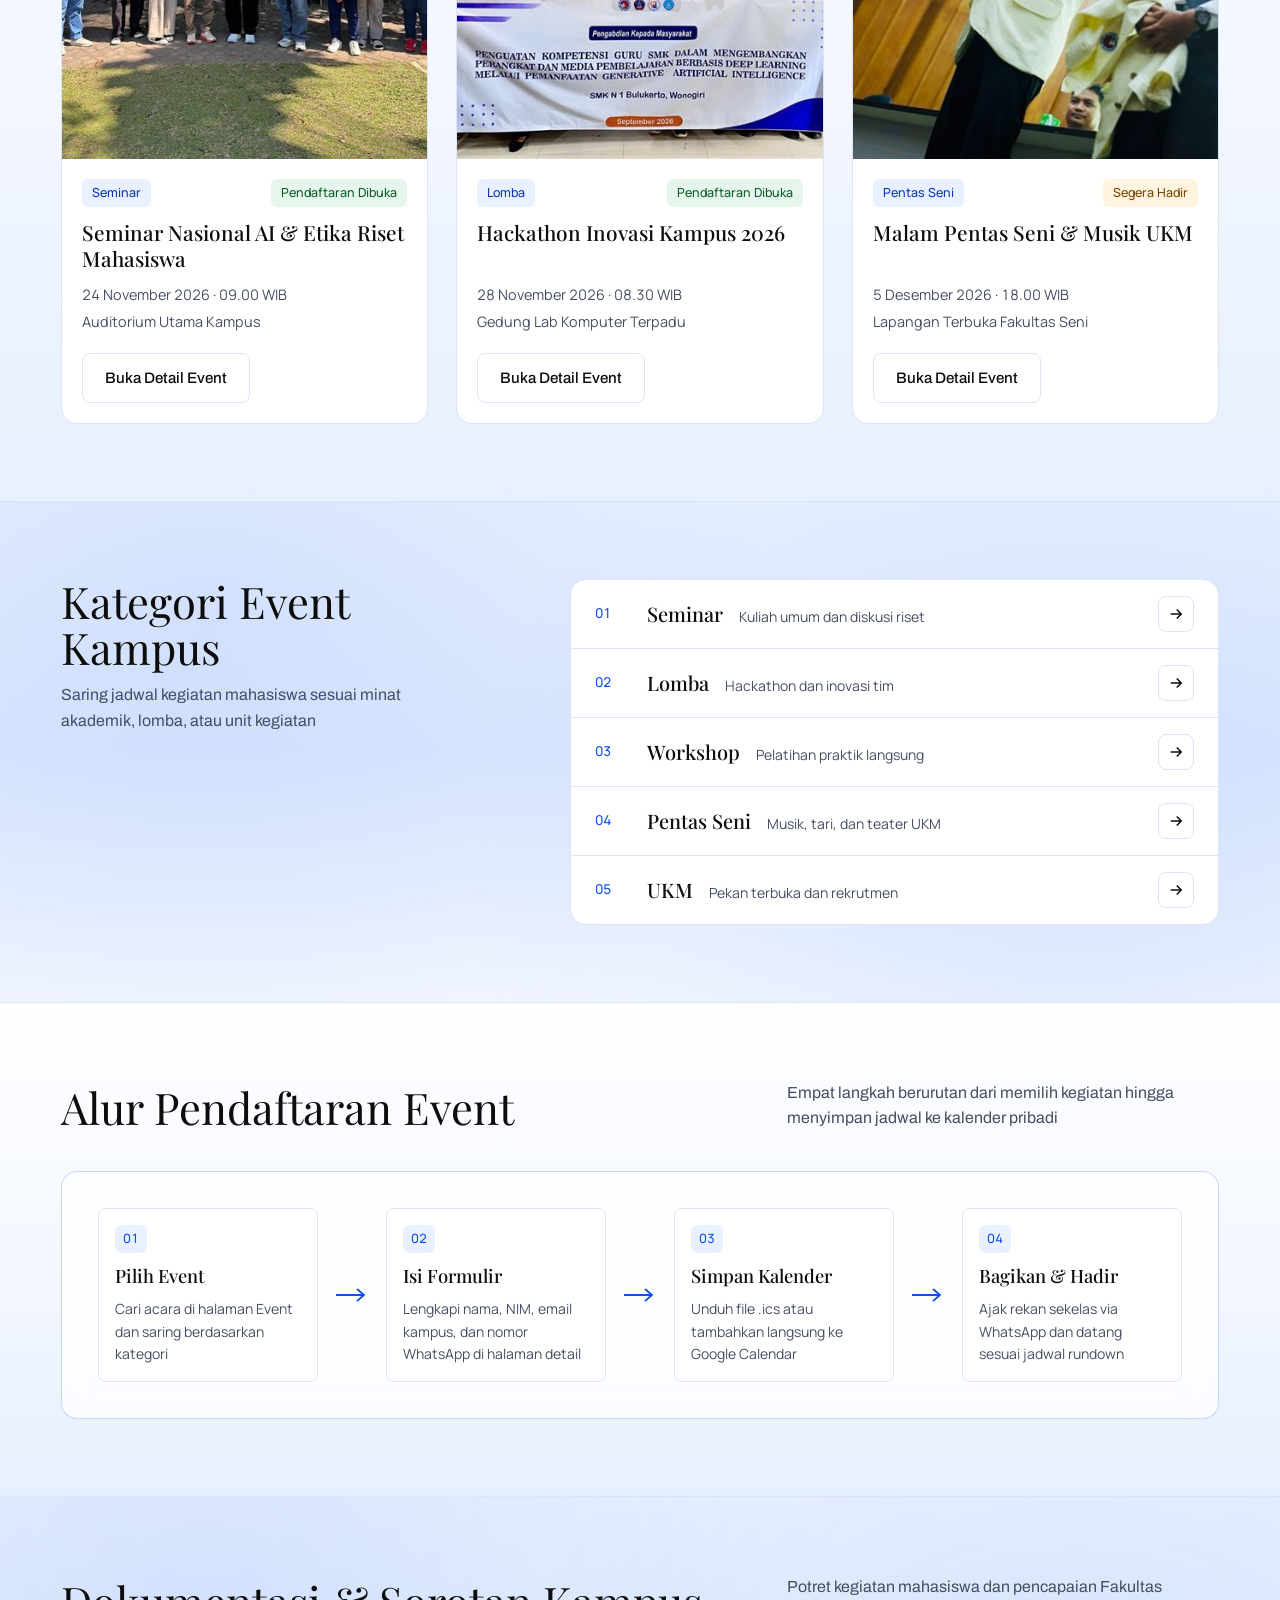
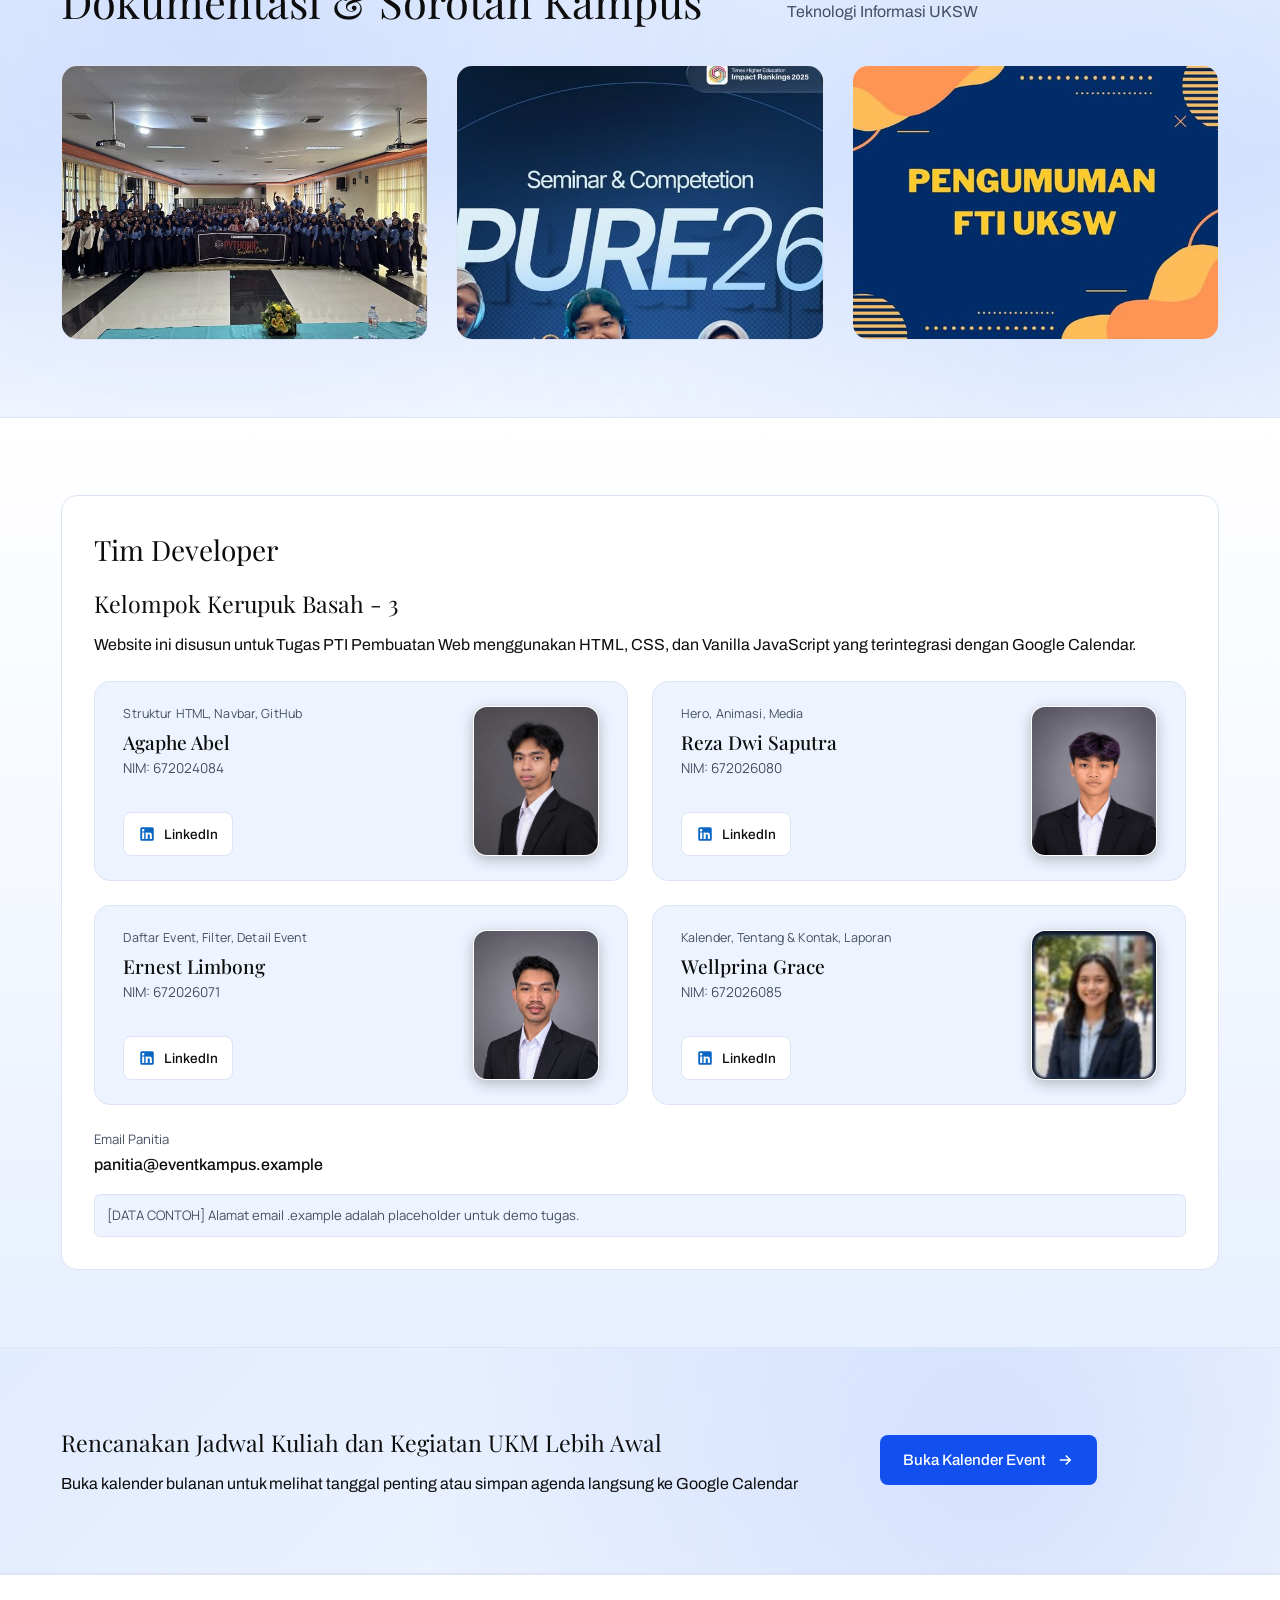
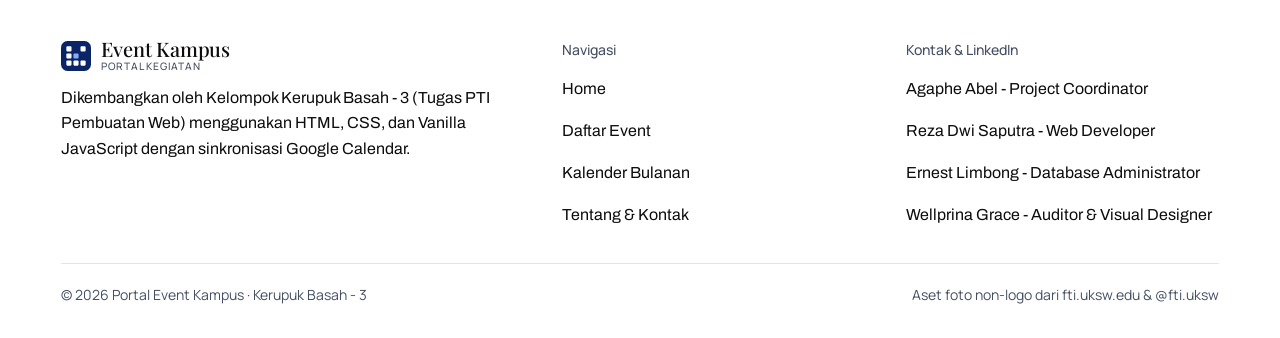
==== commit 90411c2d: "style(team): set team panel to full width matching gallery section and refine card proportions" ====
--- a/index.html
+++ b/index.html
@@ -534,13 +534,17 @@
     <section class="content-section content-surface" id="tentang">
       <div class="wrap">
         <article class="detail-panel team-panel">
-          <h2 class="footer-title">
+          <h1 class="footer-main-title">
             <span class="lang-id">Tim Developer</span>
             <span class="lang-en">Developer Team</span>
+          </h1>
+          <h2 class="footer-title">
+            <span class="lang-id">Kelompok Kerupuk Basah - 3</span>
+            <span class="lang-en">Kelompok Kerupuk Basah - 3</span>
           </h2>
           <p>
             <span class="lang-id">Website ini disusun untuk Tugas PTI Pembuatan Web menggunakan HTML, CSS, dan Vanilla JavaScript yang terintegrasi dengan Google Calendar.</span>
-            <span class="lang-en">Website ini disusun untuk Tugas PTI Pembuatan Web menggunakan HTML, CSS, dan Vanilla JavaScript yang terintegrasi dengan Google Calendar.</span>
+            <span class="lang-en">This website was developed for the PTI Web Development assignment using HTML, CSS, and Vanilla JavaScript integrated with Google Calendar.</span>
           </p>
 
           <div class="member-grid">
--- a/css/layout.css
+++ b/css/layout.css
@@ -490,6 +490,13 @@
   margin-bottom: 32px;
 }
 
+.footer-main-title {
+  font-family: var(--font-display);
+  font-size: 1.75rem;
+  font-weight: 400;
+  margin-bottom: 12px;
+}
+
 .footer-title {
   font-family: var(--font-display);
   font-size: 1.45rem;
--- a/css/components.css
+++ b/css/components.css
@@ -404,14 +404,13 @@
 
 /* Kartu anggota per-container di halaman Tentang & Beranda */
 .team-panel {
-  max-width: 980px;
-  margin-inline: auto;
+  width: 100%;
 }
 
 .member-grid {
   display: grid;
   grid-template-columns: repeat(2, minmax(0, 1fr));
-  gap: 18px;
+  gap: clamp(16px, 2vw, 24px);
   margin-top: 24px;
 }
 
@@ -426,8 +425,8 @@
   flex-direction: row;
   justify-content: space-between;
   align-items: stretch;
-  gap: 18px;
-  padding: 20px 22px;
+  gap: clamp(16px, 2vw, 24px);
+  padding: clamp(18px, 2.2vw, 24px) clamp(20px, 2.5vw, 28px);
   border-radius: var(--radius-card);
   background-color: var(--surface-muted);
   border: 1px solid var(--border-dark);
@@ -457,7 +456,7 @@
 
 .member-card__role {
   font-family: var(--font-caption);
-  font-size: 0.8rem;
+  font-size: clamp(0.78rem, 0.9vw, 0.84rem);
   color: var(--ink-muted);
   line-height: 1.35;
   letter-spacing: 0.01em;
@@ -465,7 +464,7 @@
 
 .member-card__name {
   font-family: var(--font-display);
-  font-size: 1.25rem;
+  font-size: clamp(1.2rem, 1.4vw, 1.35rem);
   font-weight: 500;
   color: var(--ink-dark);
   line-height: 1.25;
@@ -481,9 +480,9 @@
 }
 
 .member-card__media {
-  flex: 0 0 110px;
-  width: 110px;
-  height: 132px;
+  flex: 0 0 clamp(110px, 11vw, 126px);
+  width: clamp(110px, 11vw, 126px);
+  height: clamp(132px, 13vw, 150px);
   border-radius: 14px;
   overflow: hidden;
   background-color: var(--surface-card);
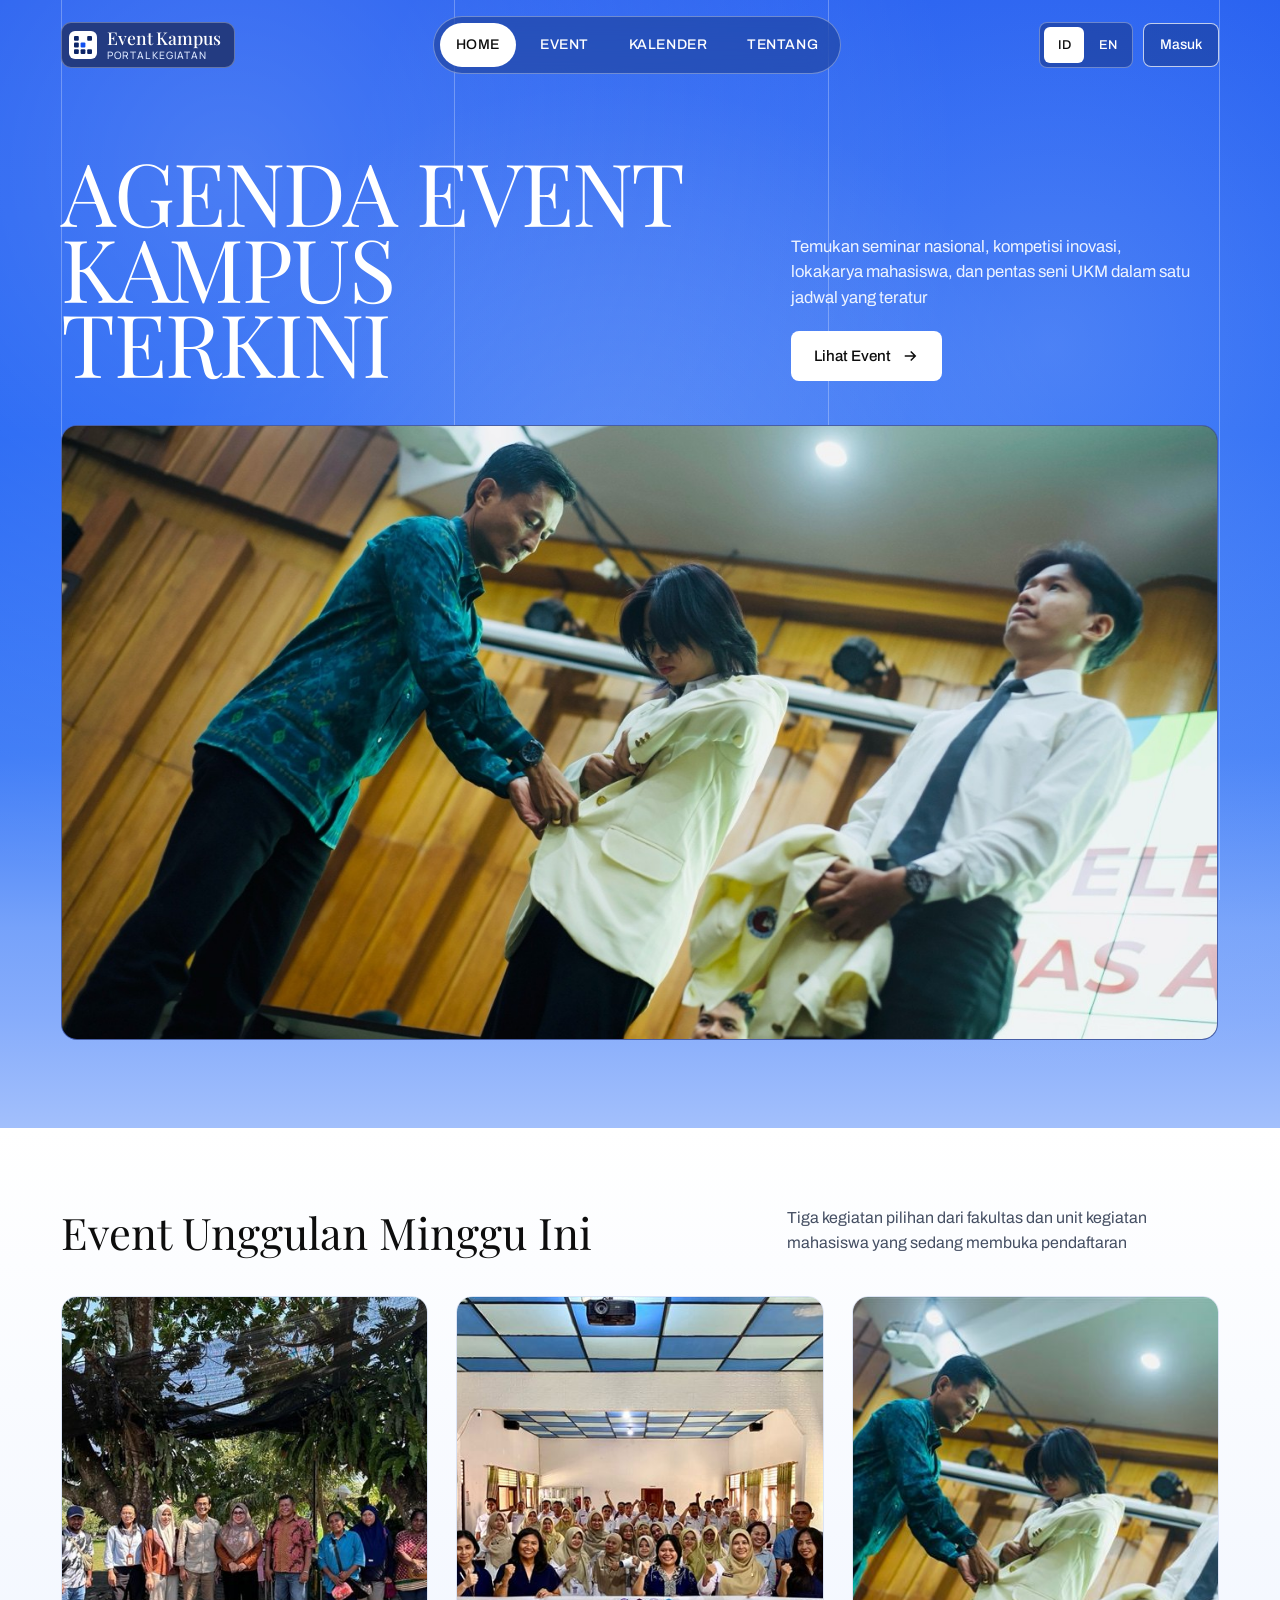
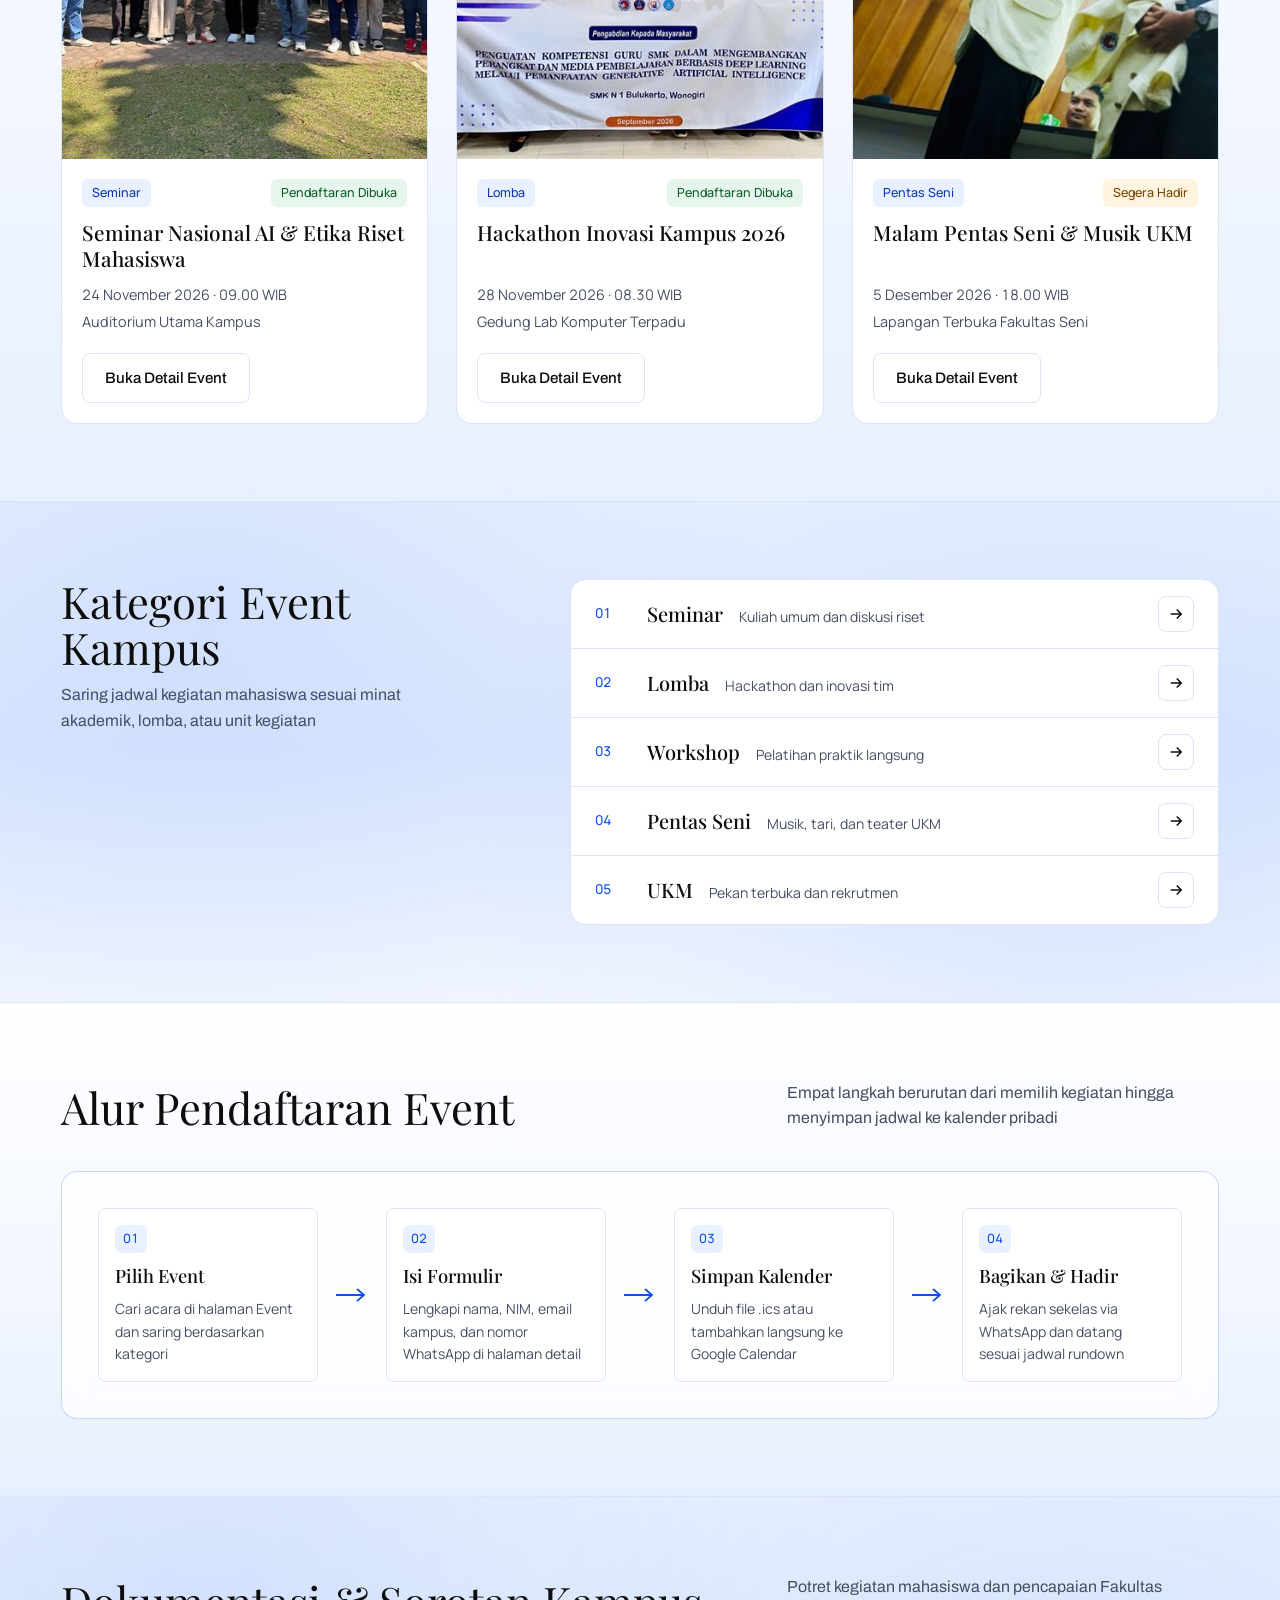
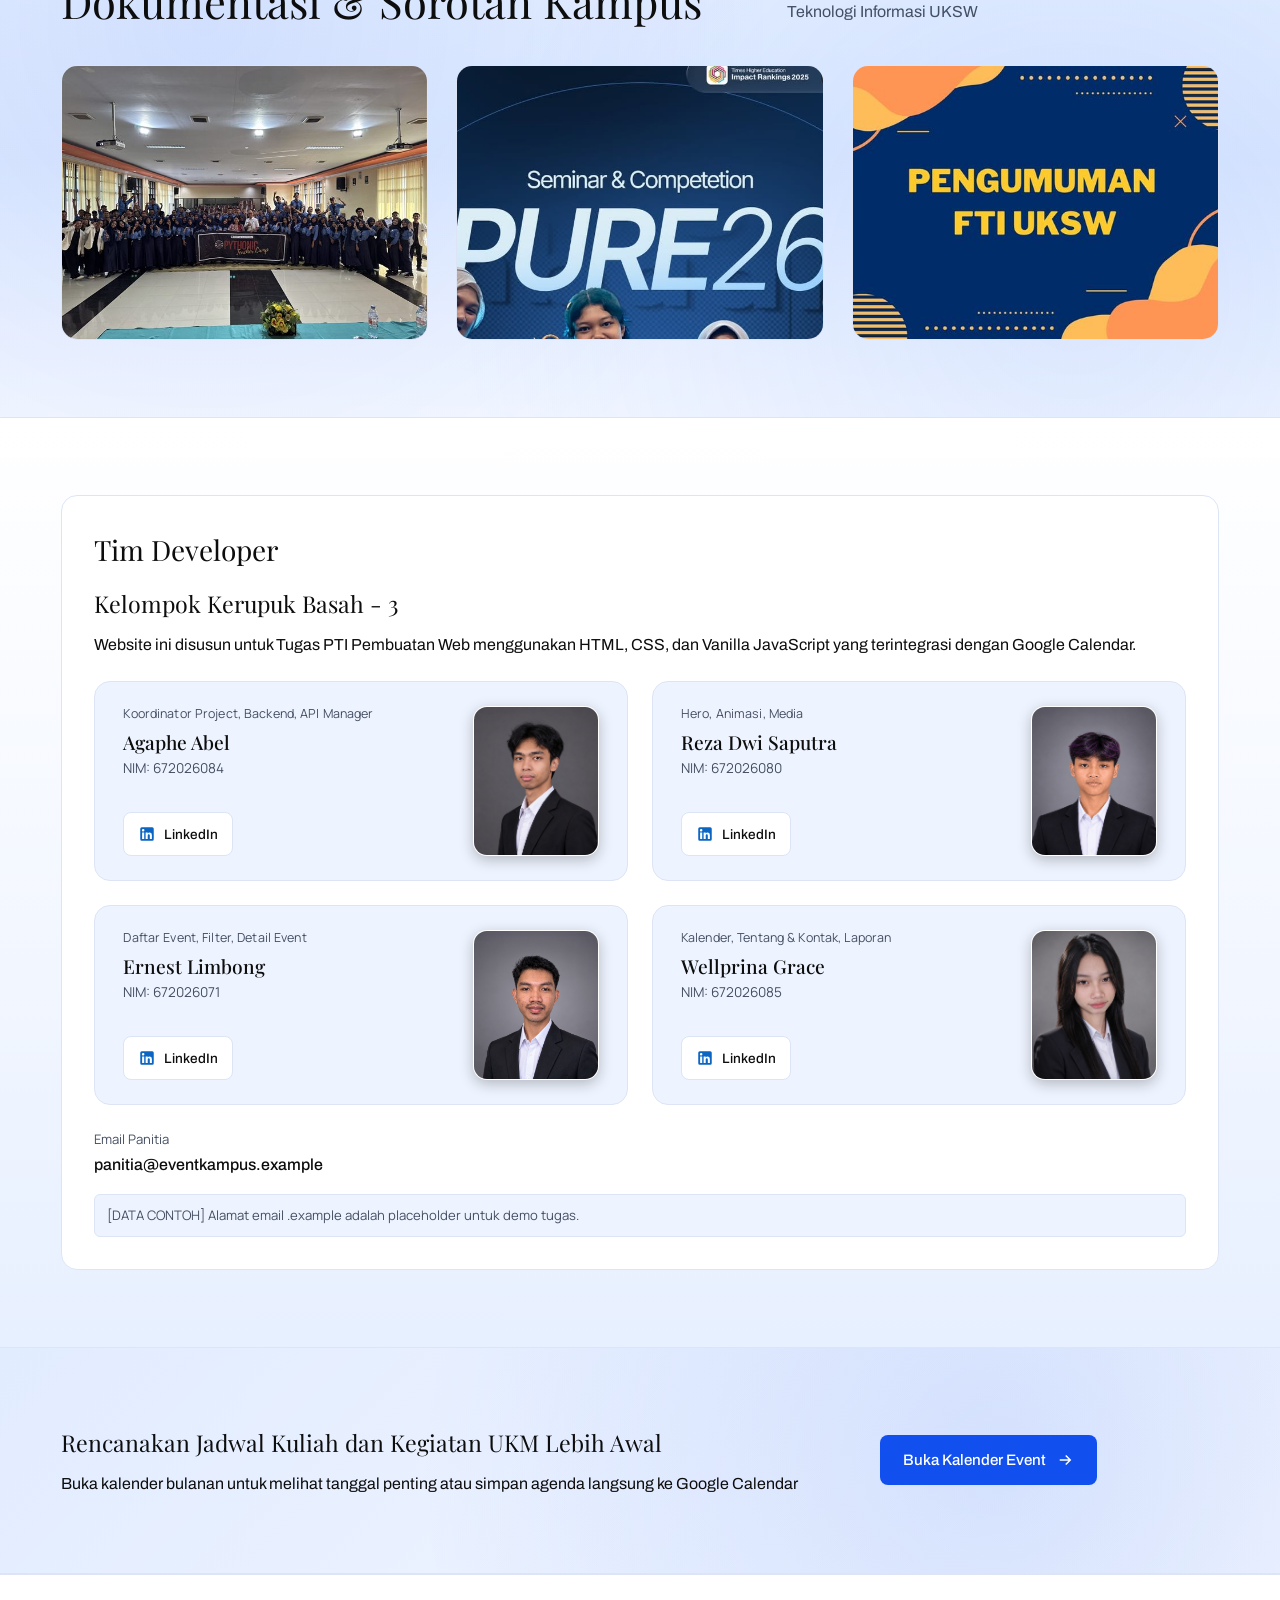
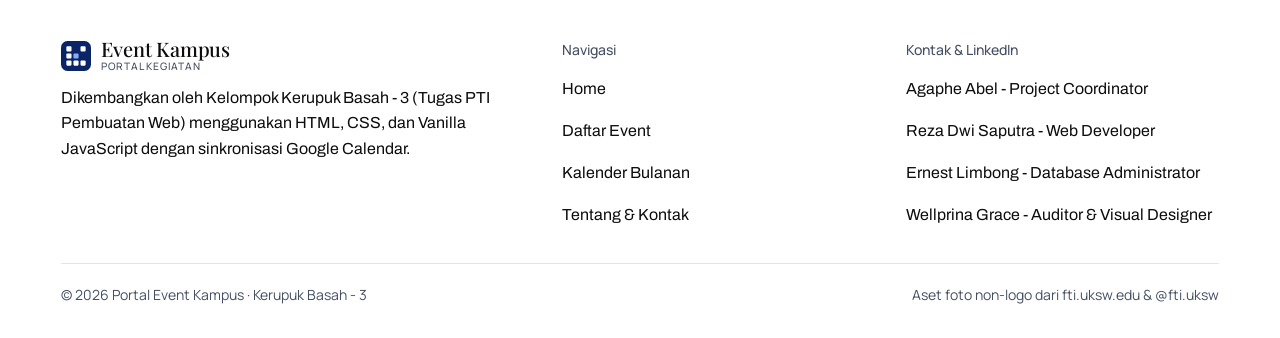
==== commit 5083f934: "feat(team): update Wellprina Grace profile photo to Grace.png" ====
--- a/index.html
+++ b/index.html
@@ -552,11 +552,11 @@
               <div class="member-card__body">
                 <div class="member-card__info">
                   <p class="member-card__role">
-                    <span class="lang-id">Struktur HTML, Navbar, GitHub</span>
-                    <span class="lang-en">HTML Structure, Navbar, GitHub</span>
+                    <span class="lang-id">Koordinator Project, Backend, API Manager</span>
+                    <span class="lang-en">Coordinator, Backend, API Manager</span>
                   </p>
                   <h3 class="member-card__name">Agaphe Abel</h3>
-                  <p class="member-card__nim">NIM: 672024084</p>
+                  <p class="member-card__nim">NIM: 672026084</p>
                 </div>
                 <a class="linkedin-link" href="https://www.linkedin.com/in/agaphe-abel?utm_source=share_via&amp;utm_content=profile&amp;utm_medium=member_android" target="_blank" rel="noopener" aria-label="Buka profil LinkedIn Agaphe Abel">
                   <svg viewBox="0 0 24 24" fill="currentColor" aria-hidden="true">
@@ -632,7 +632,7 @@
                 </a>
               </div>
               <div class="member-card__media">
-                <img class="member-card__photo" src="assets/img/member-wellprina.jpg" alt="Foto profil Wellprina Grace" width="96" height="118" loading="lazy">
+                <img class="member-card__photo" src="assets/img/Grace.png" alt="Foto profil Wellprina Grace" width="96" height="118" loading="lazy">
               </div>
             </div>
           </div>
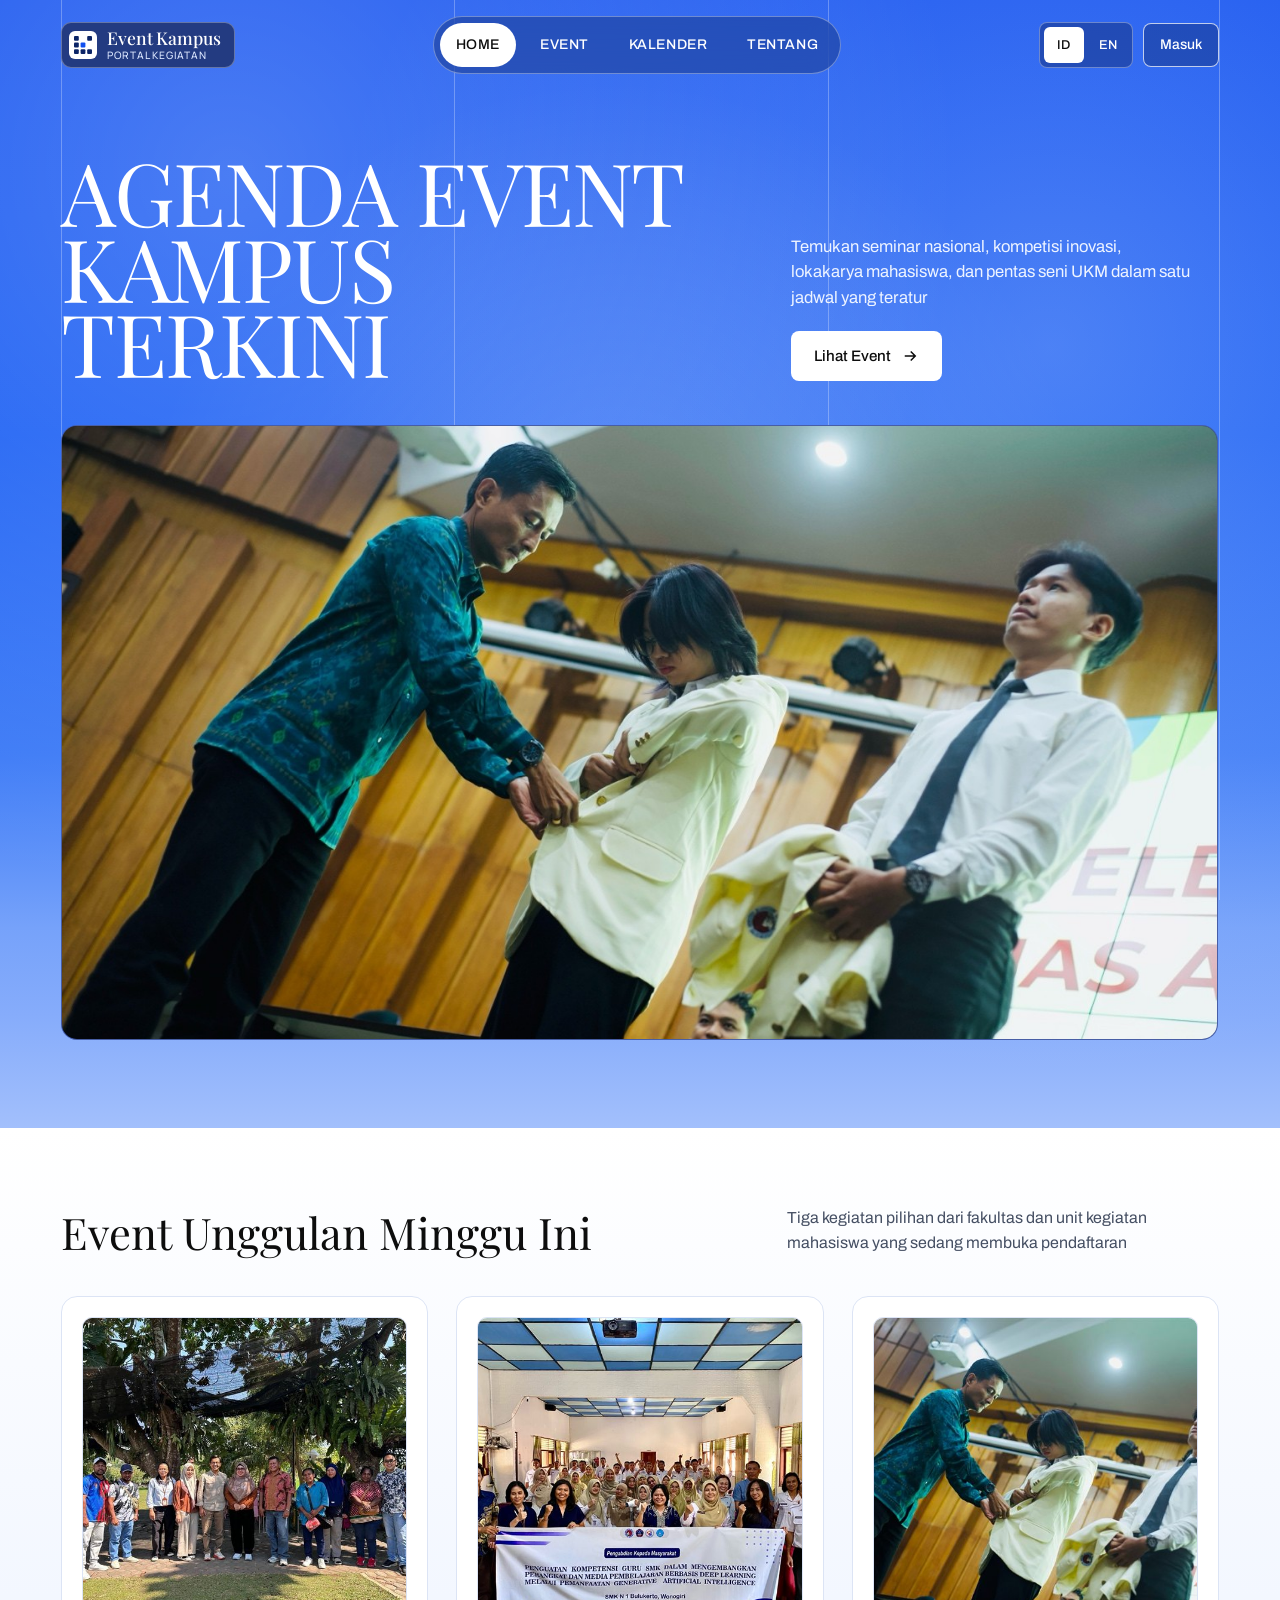
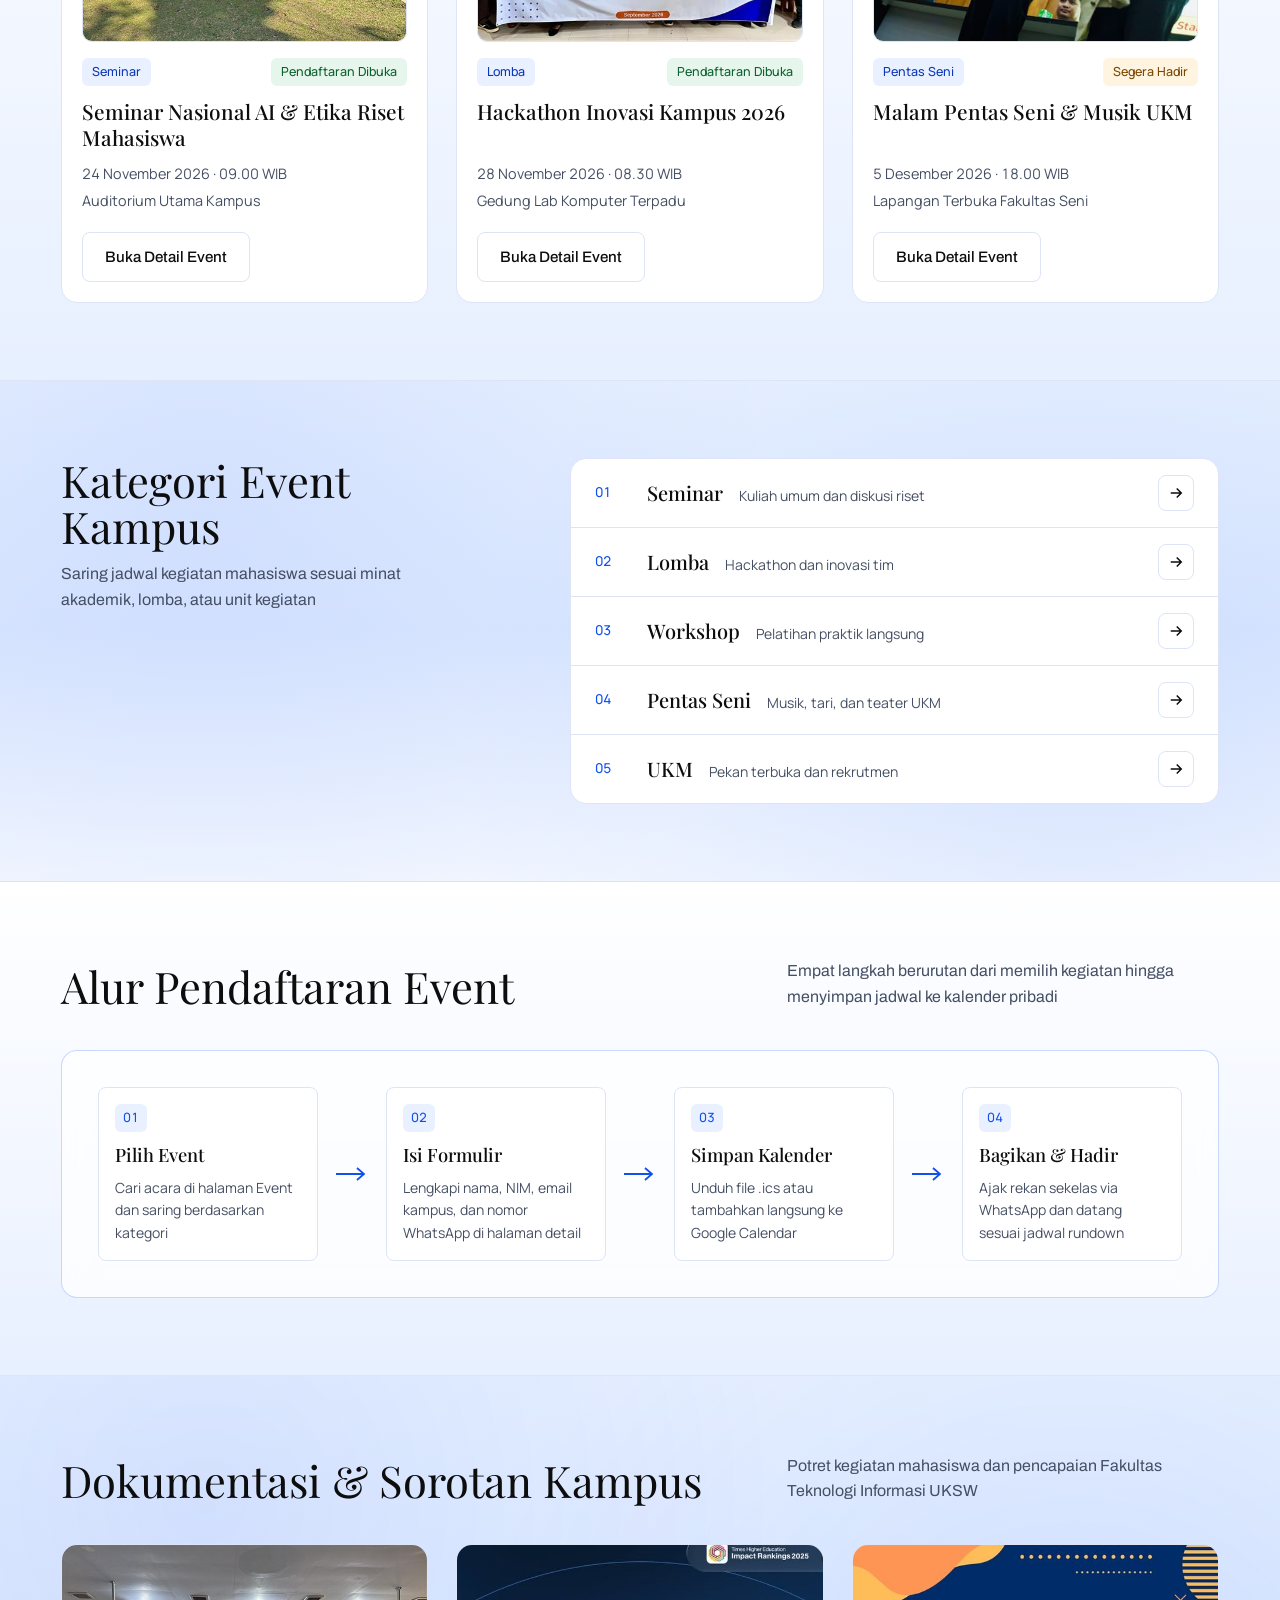
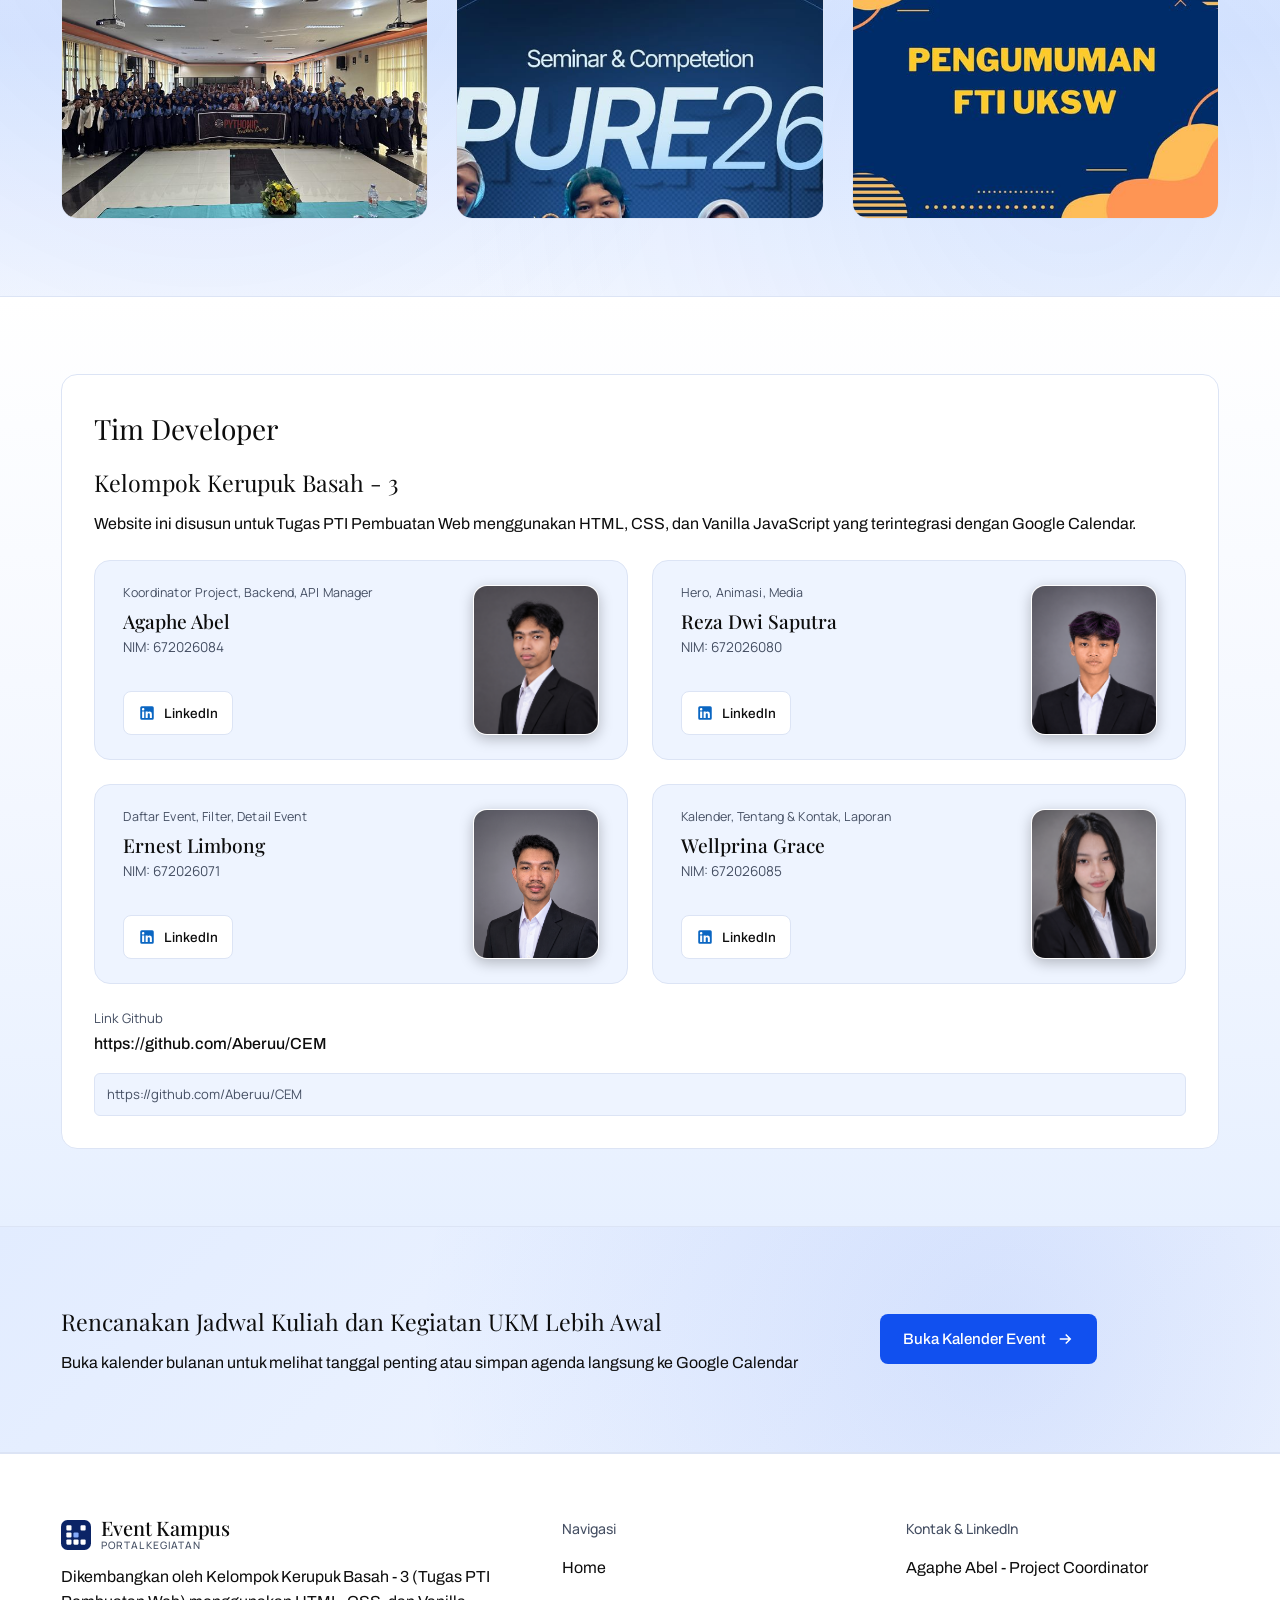
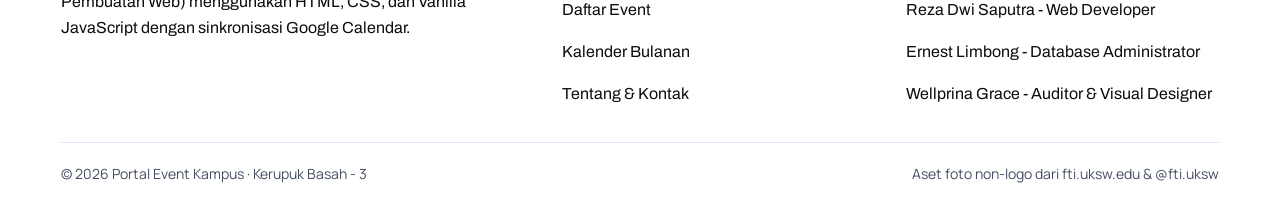
==== commit 5fcf7019: "style(event-card): use 1:1 inset thumbnail and white hover border in dark mode" ====
--- a/index.html
+++ b/index.html
@@ -640,15 +640,15 @@
           <dl class="info-dl" style="margin-top: 24px;">
             <div>
               <dt>
-                <span class="lang-id">Email Panitia</span>
-                <span class="lang-en">Committee Email</span>
+                <span class="lang-id">Link Github</span>
+                <span class="lang-en">Github Link</span>
               </dt>
-              <dd><a href="mailto:panitia@eventkampus.example">panitia@eventkampus.example</a></dd>
+              <dd><a href="https://github.com/Aberuu/CEM" target="_blank" rel="noopener">https://github.com/Aberuu/CEM</a></dd>
             </div>
           </dl>
           <p class="placeholder-note">
-            <span class="lang-id">[DATA CONTOH] Alamat email .example adalah placeholder untuk demo tugas.</span>
-            <span class="lang-en">[SAMPLE DATA] The .example email address is a placeholder for project demo.</span>
+            <span class="lang-id">https://github.com/Aberuu/CEM</span>
+            <span class="lang-en">https://github.com/Aberuu/CEM</span>
           </p>
         </article>
       </div>
--- a/css/components.css
+++ b/css/components.css
@@ -71,10 +71,19 @@
   border-color: var(--blue-primary);
 }
 
-/* Poster rasio 0.79 sesuai PRD (79:100) */
+@media (prefers-color-scheme: dark) {
+  .event-card:hover {
+    border-color: #ffffff;
+  }
+}
+
+/* Thumbnail event 1:1 inset agar sejajar dengan tepi kiri-kanan isi kartu */
 .event-card__media {
   position: relative;
-  aspect-ratio: 79 / 100;
+  margin: 20px 20px 0;
+  aspect-ratio: 1 / 1;
+  border-radius: calc(var(--radius-card) - 6px);
+  border: 1px solid var(--border-dark);
   overflow: hidden;
   background-color: var(--blue-soft);
 }
@@ -83,6 +92,7 @@
   width: 100%;
   height: 100%;
   object-fit: cover;
+  display: block;
   transition: transform 0.35s ease;
 }
 
@@ -94,7 +104,7 @@
   display: flex;
   flex-direction: column;
   gap: 12px;
-  padding: 20px;
+  padding: 16px 20px 20px;
   flex: 1;
 }
 
@@ -783,6 +793,11 @@
   font-weight: 500;
 }
 
+.info-dl dd a:hover {
+  text-decoration: underline;
+  color: var(--blue-primary);
+}
+
 /* Tabel Kalender Bulanan */
 .calendar-wrap {
   overflow-x: auto;
